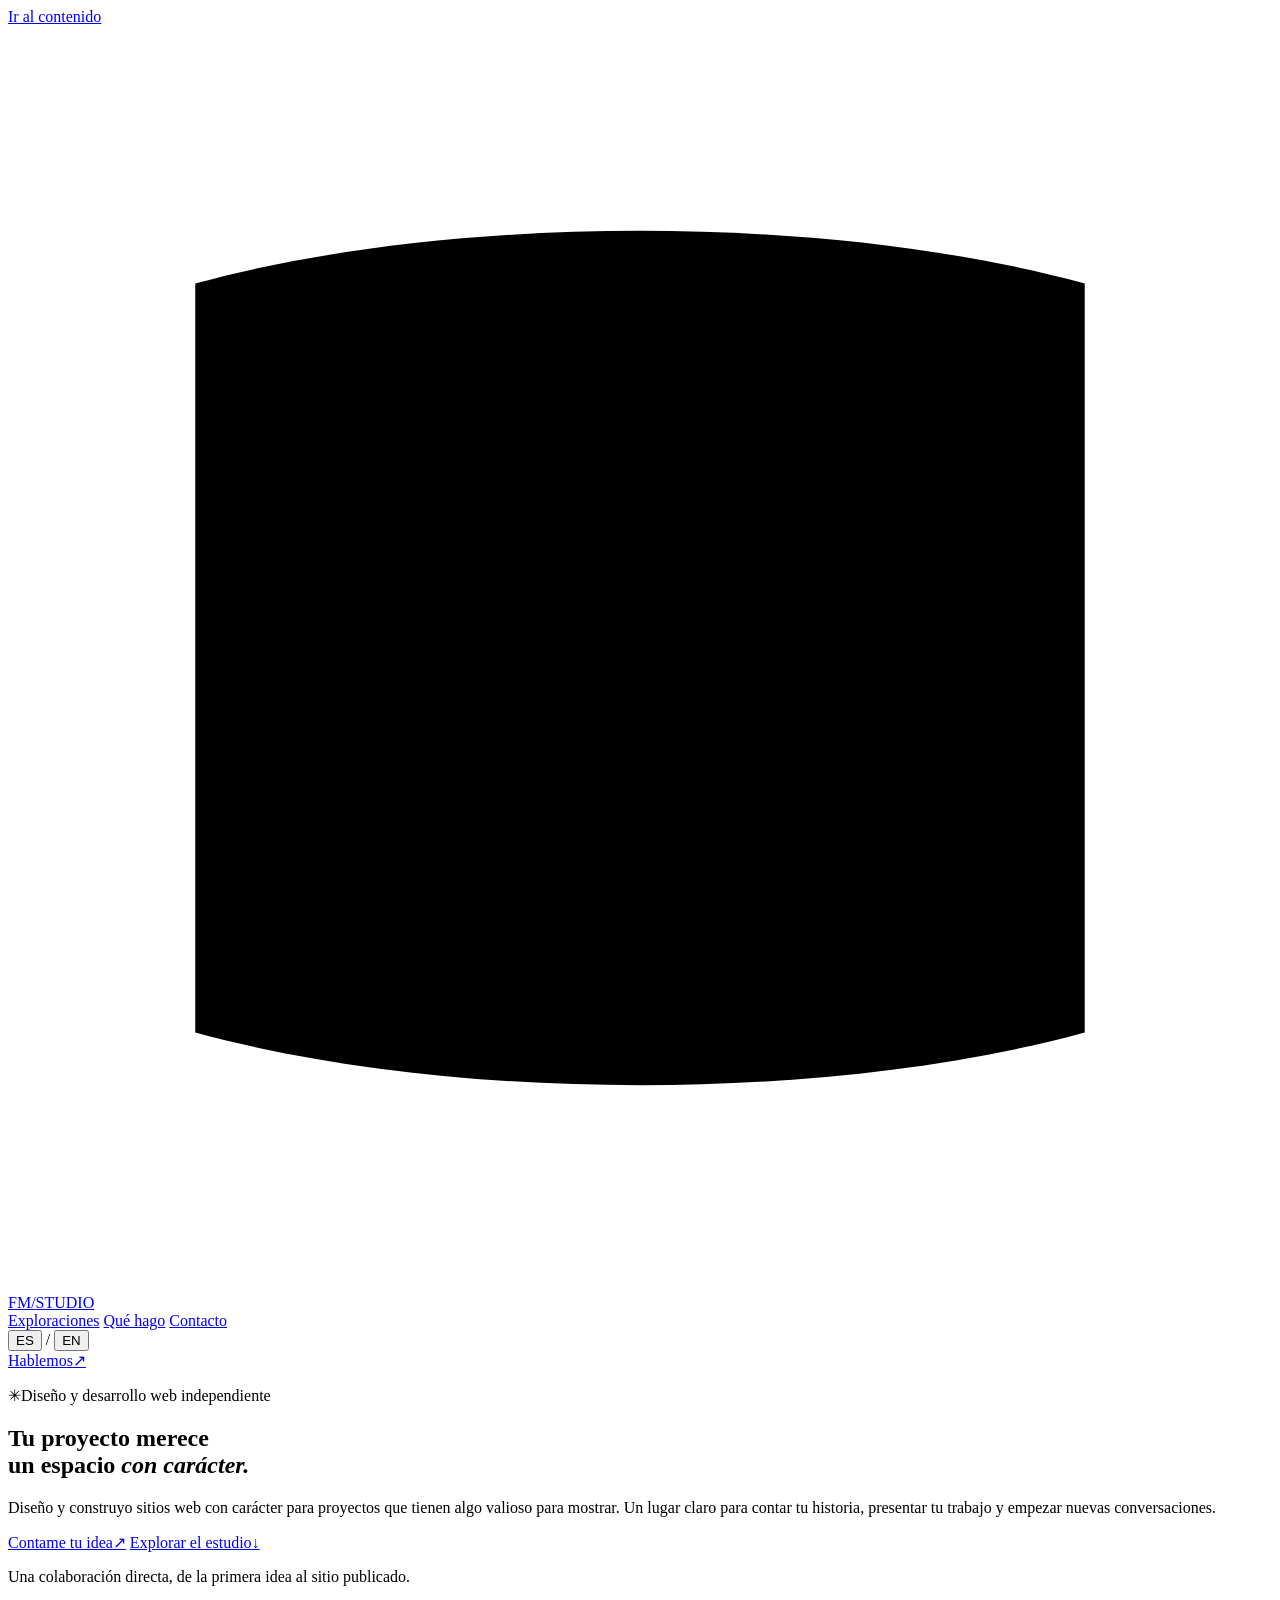
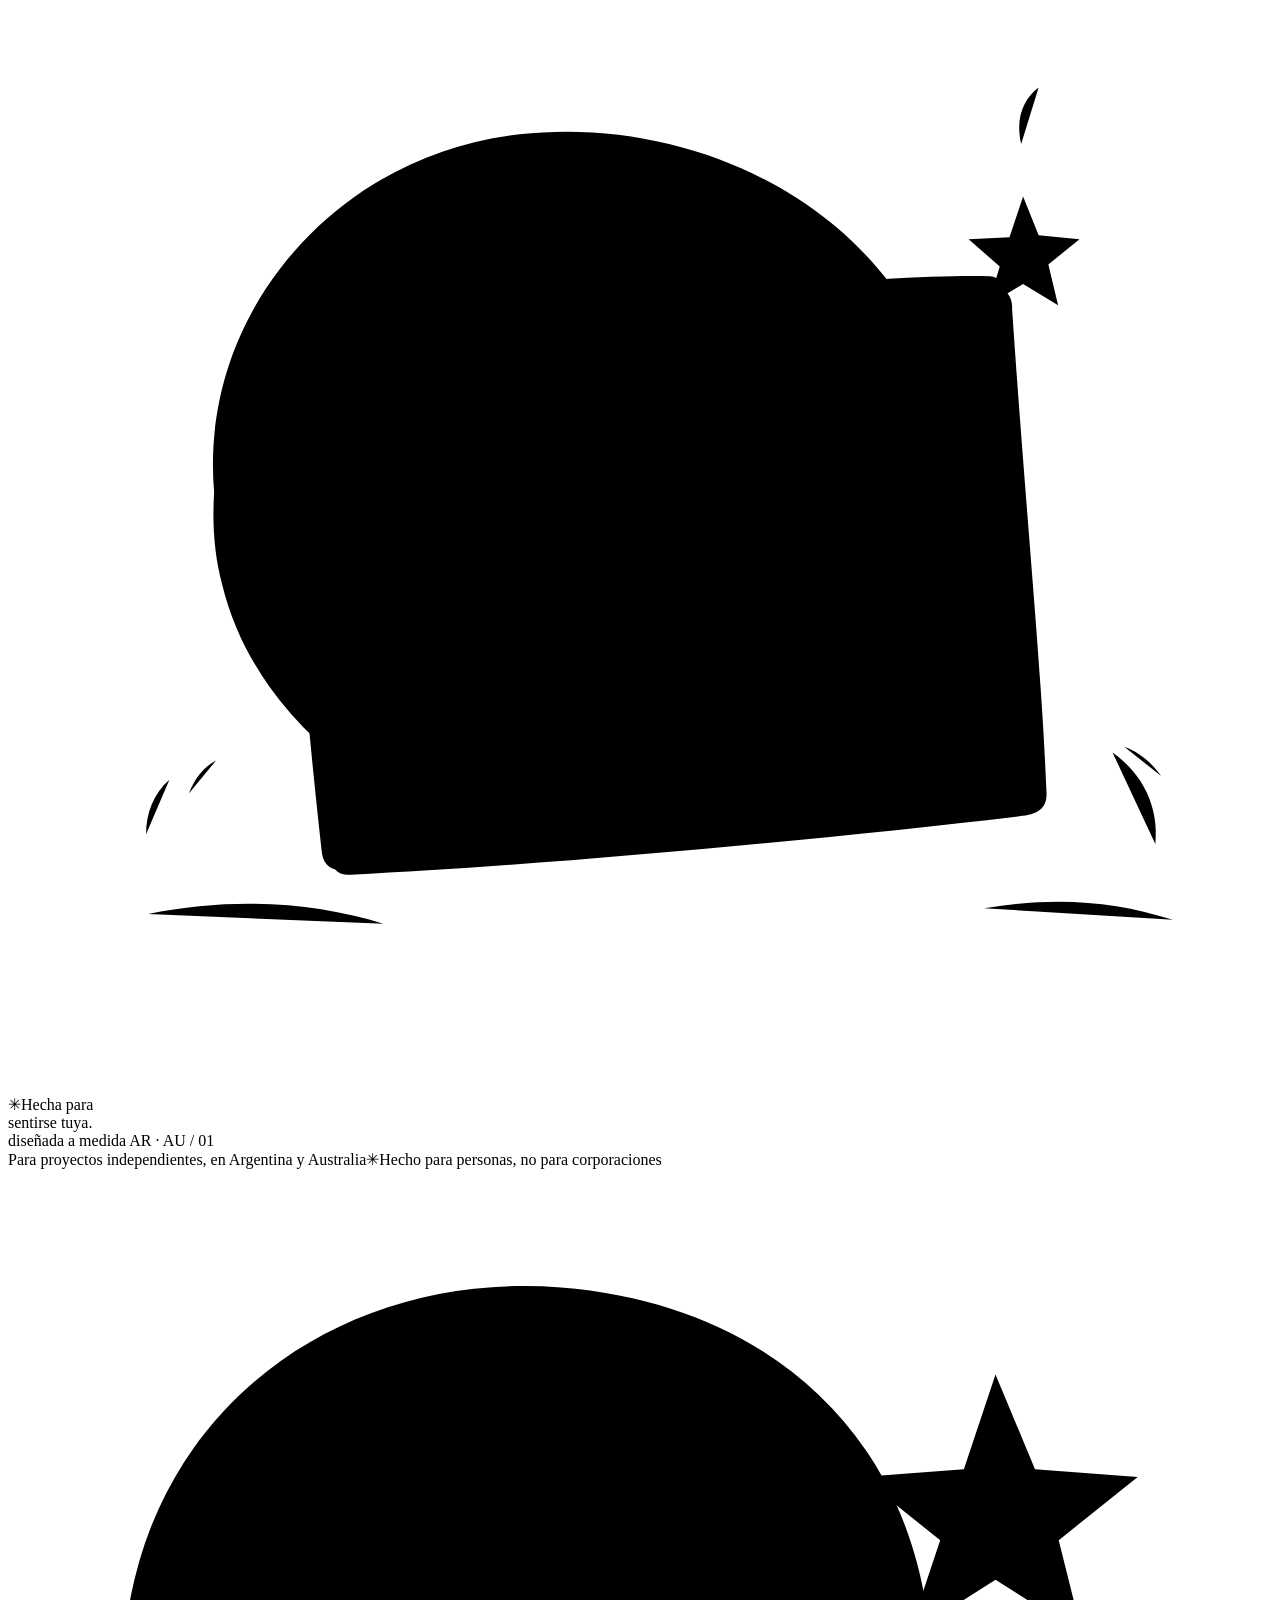
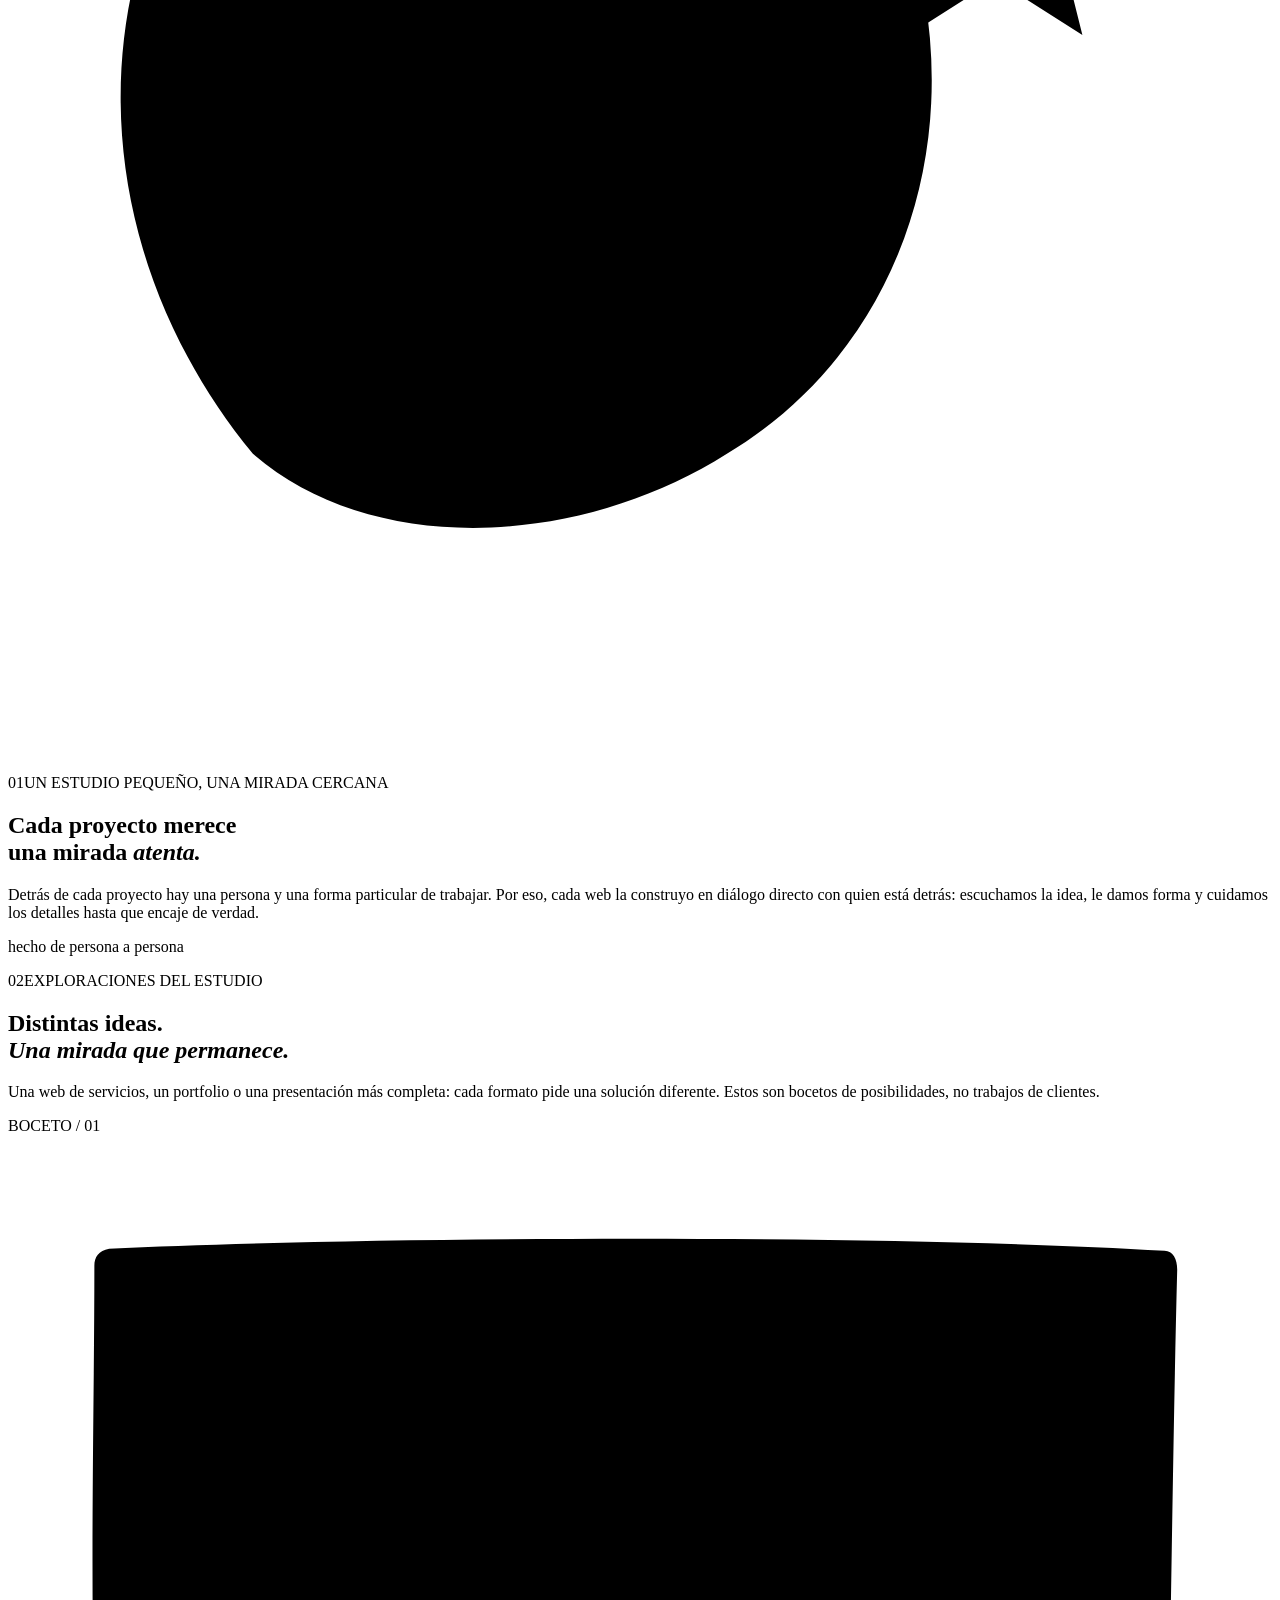
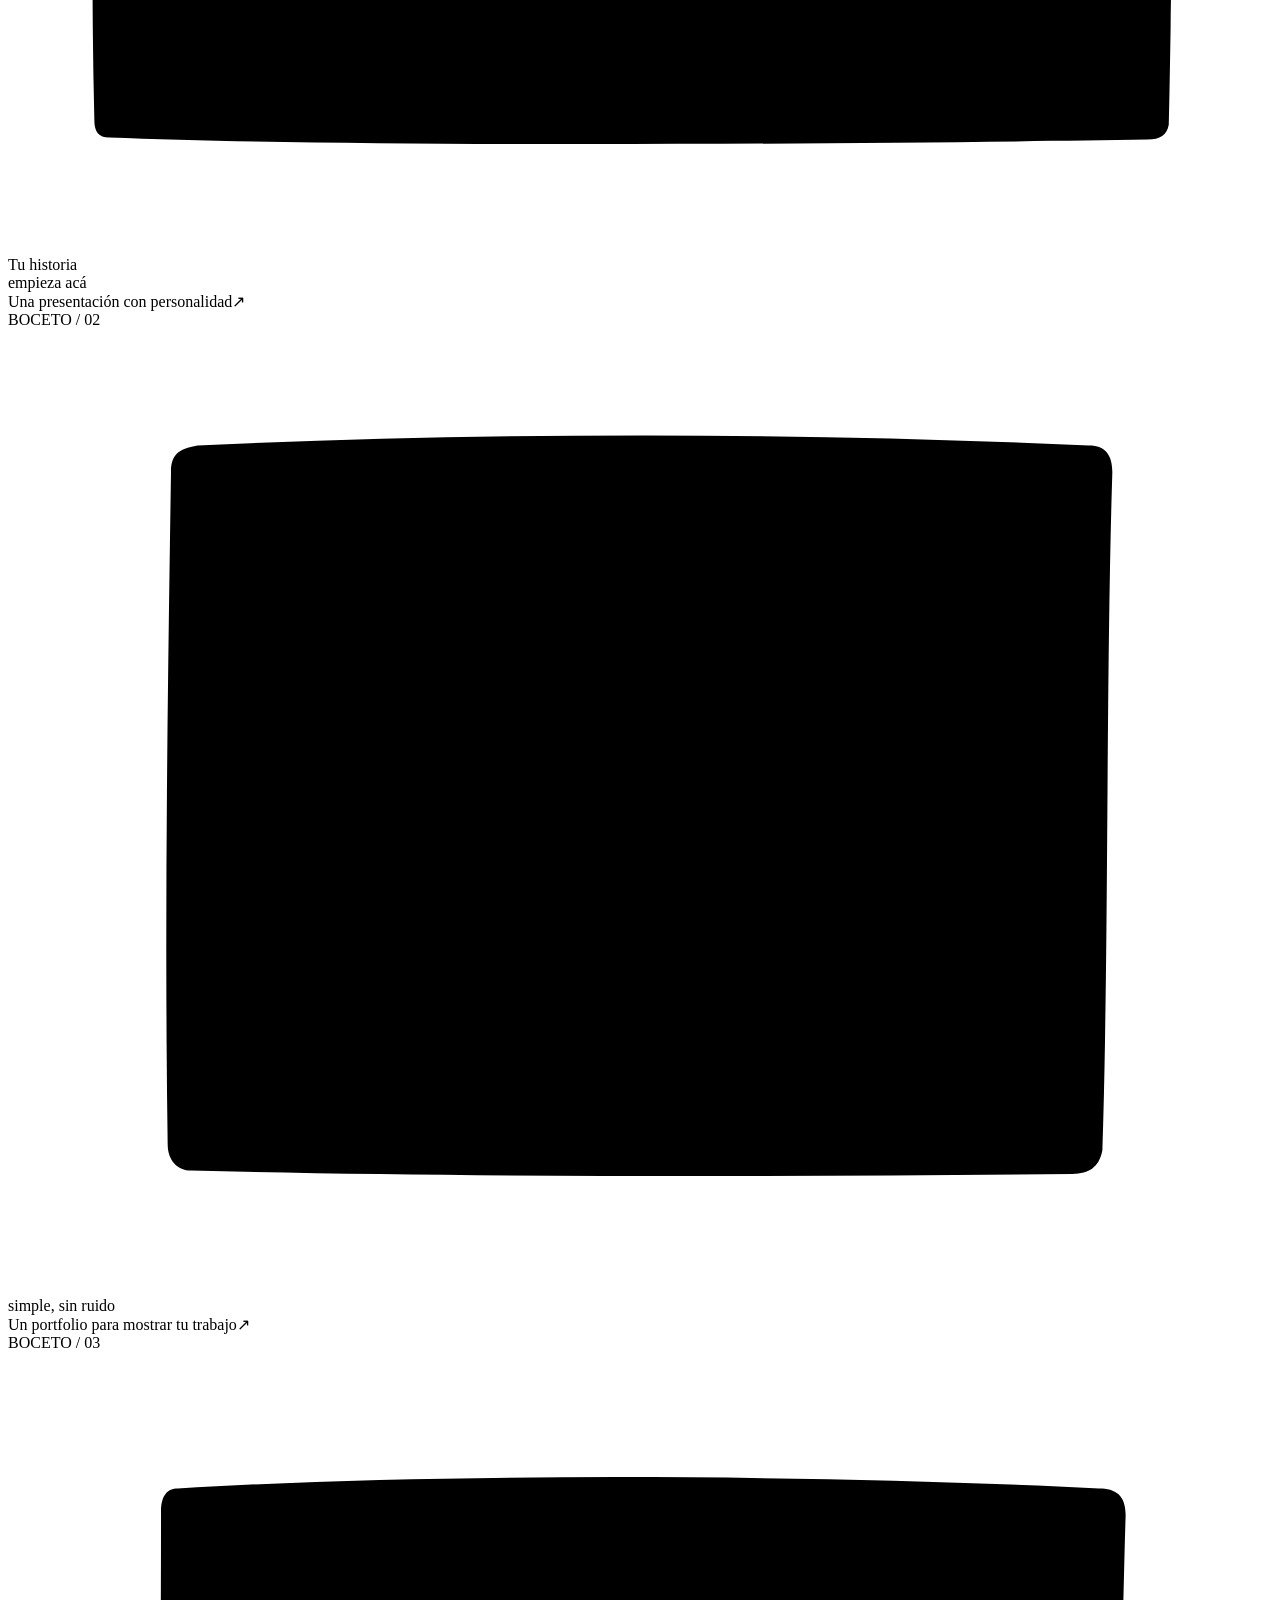
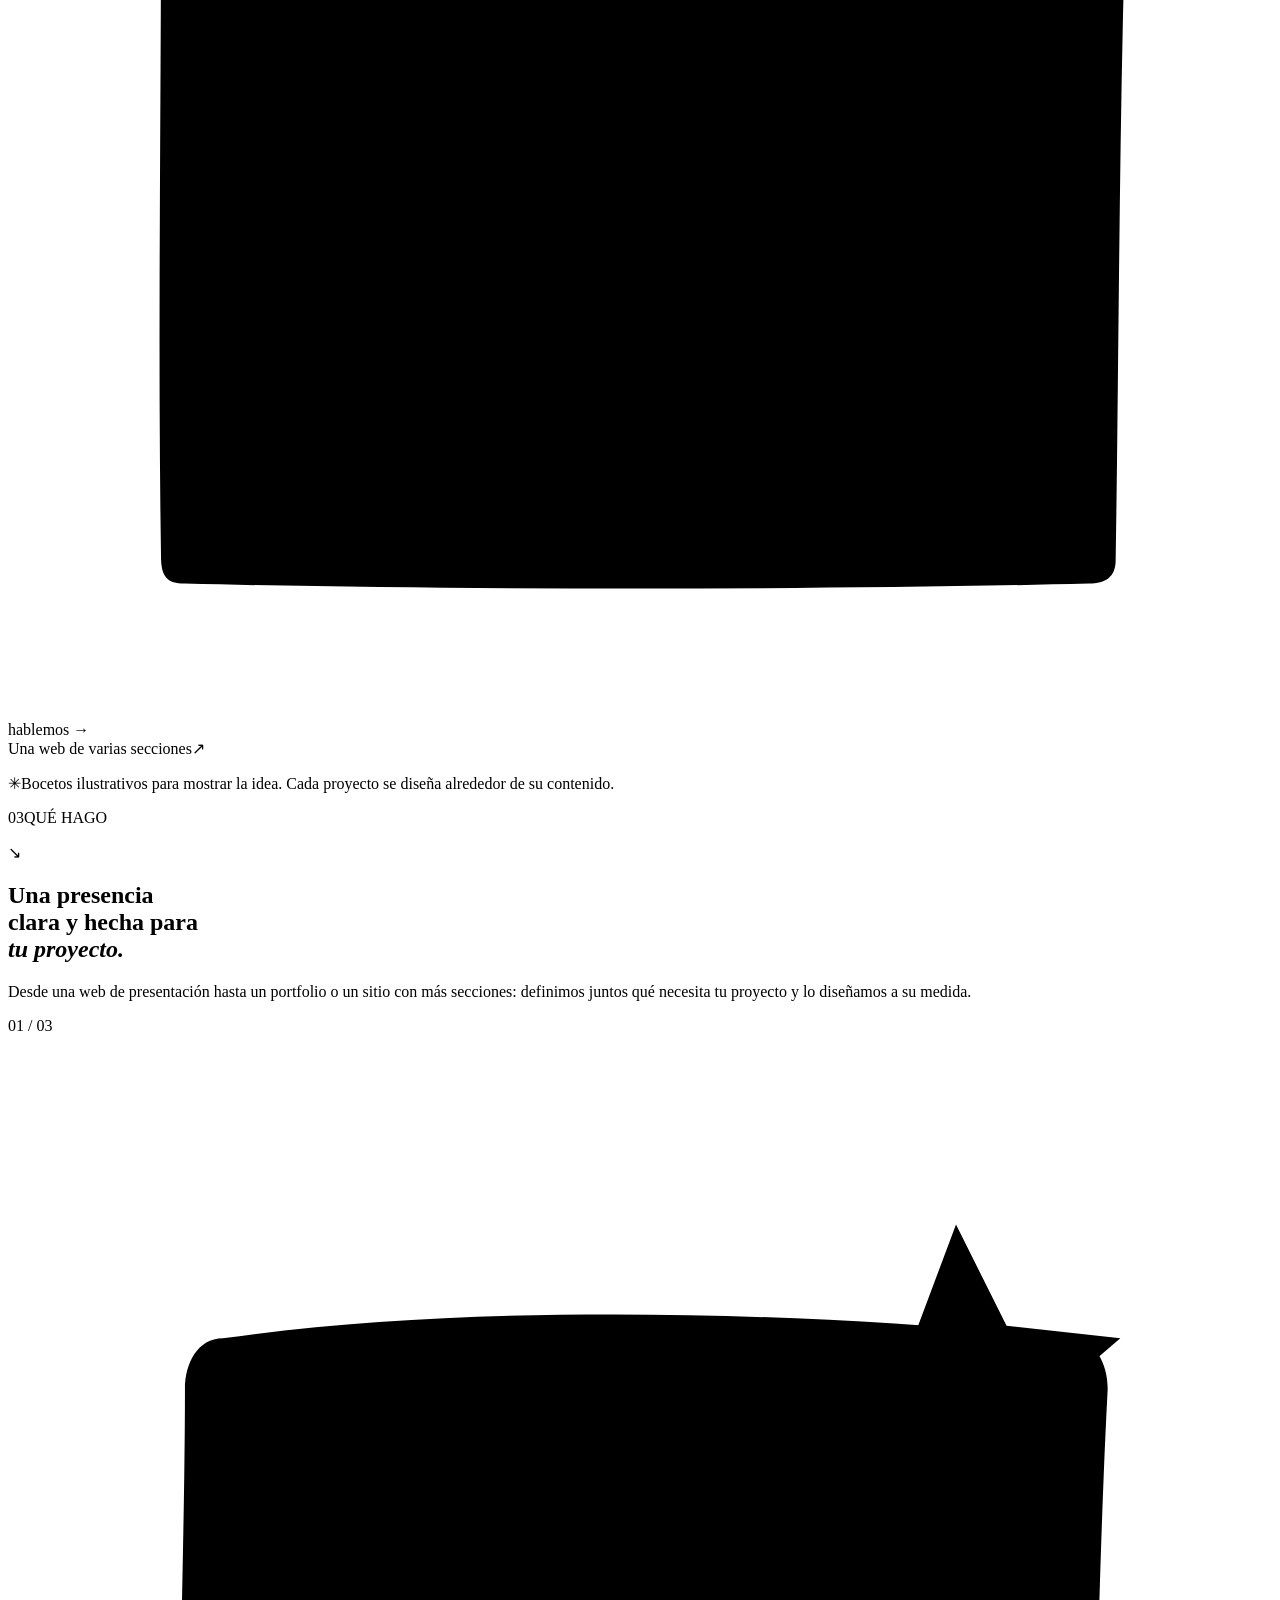
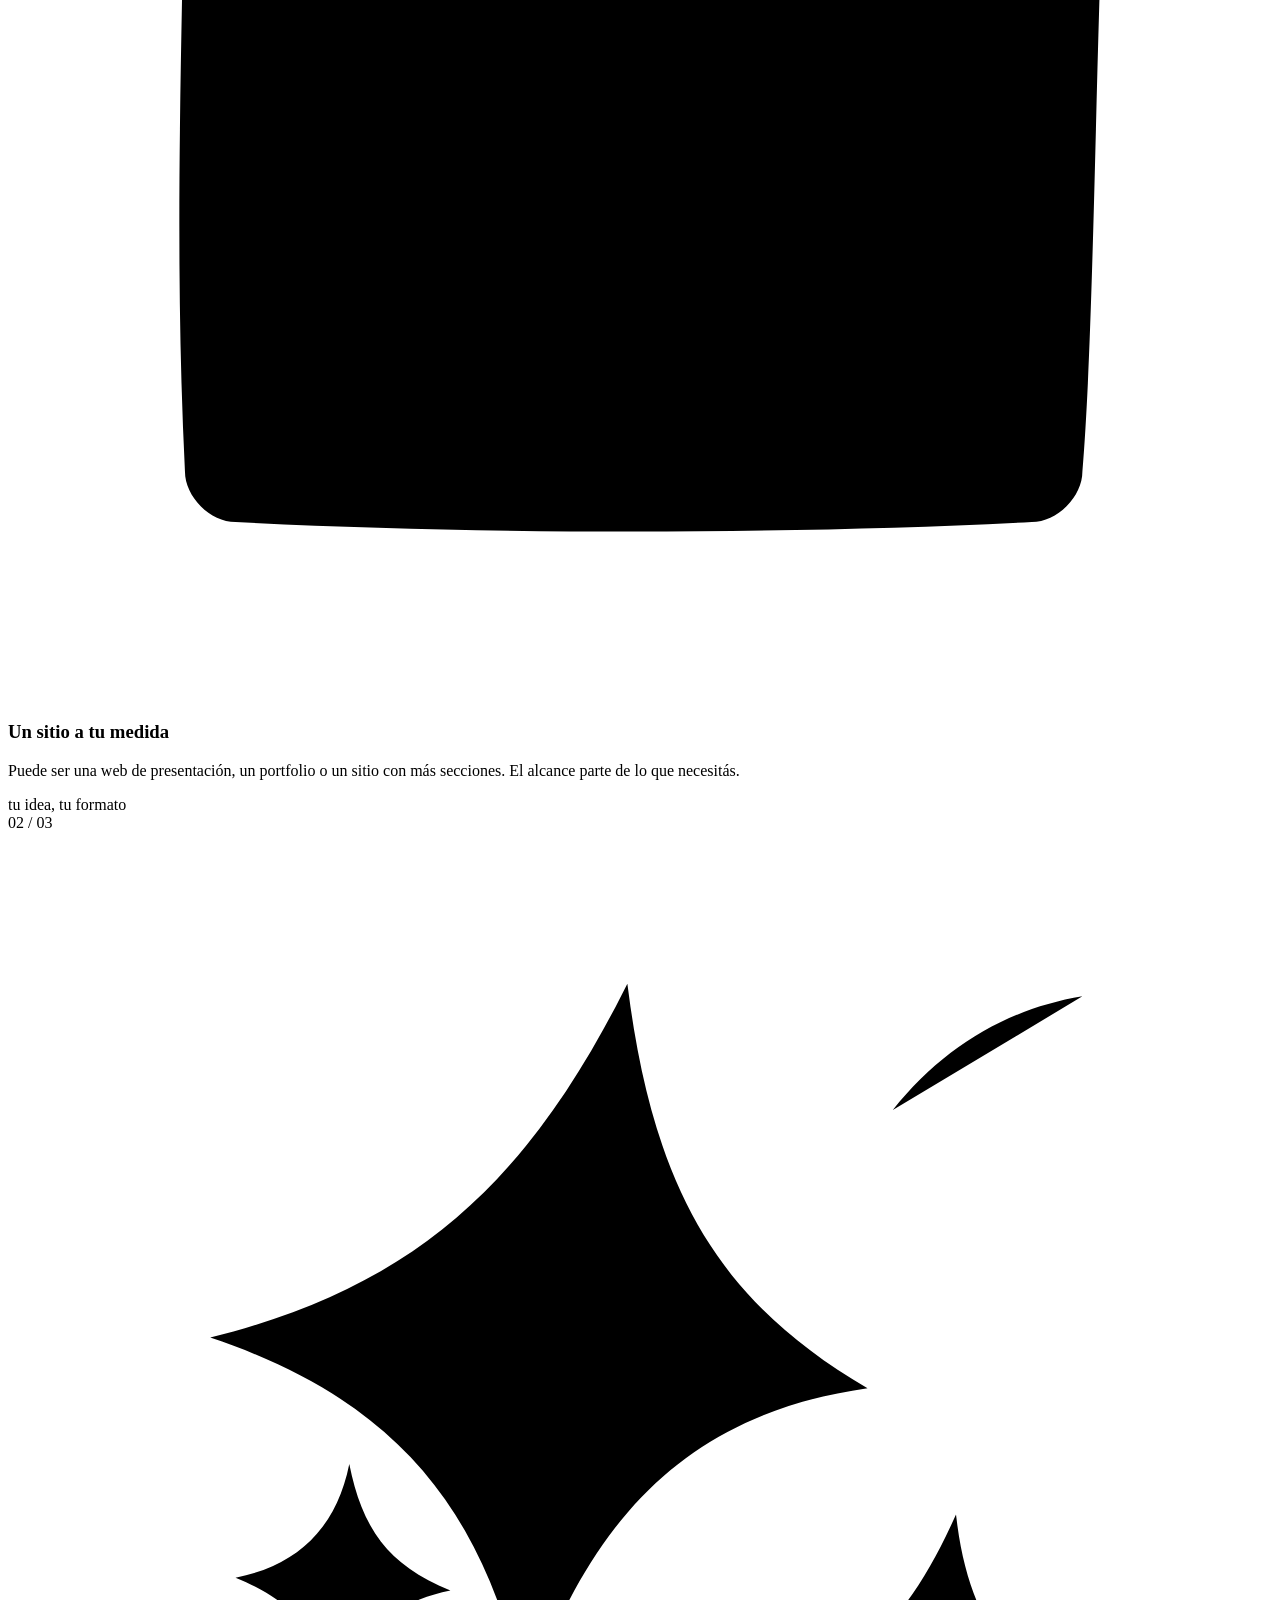
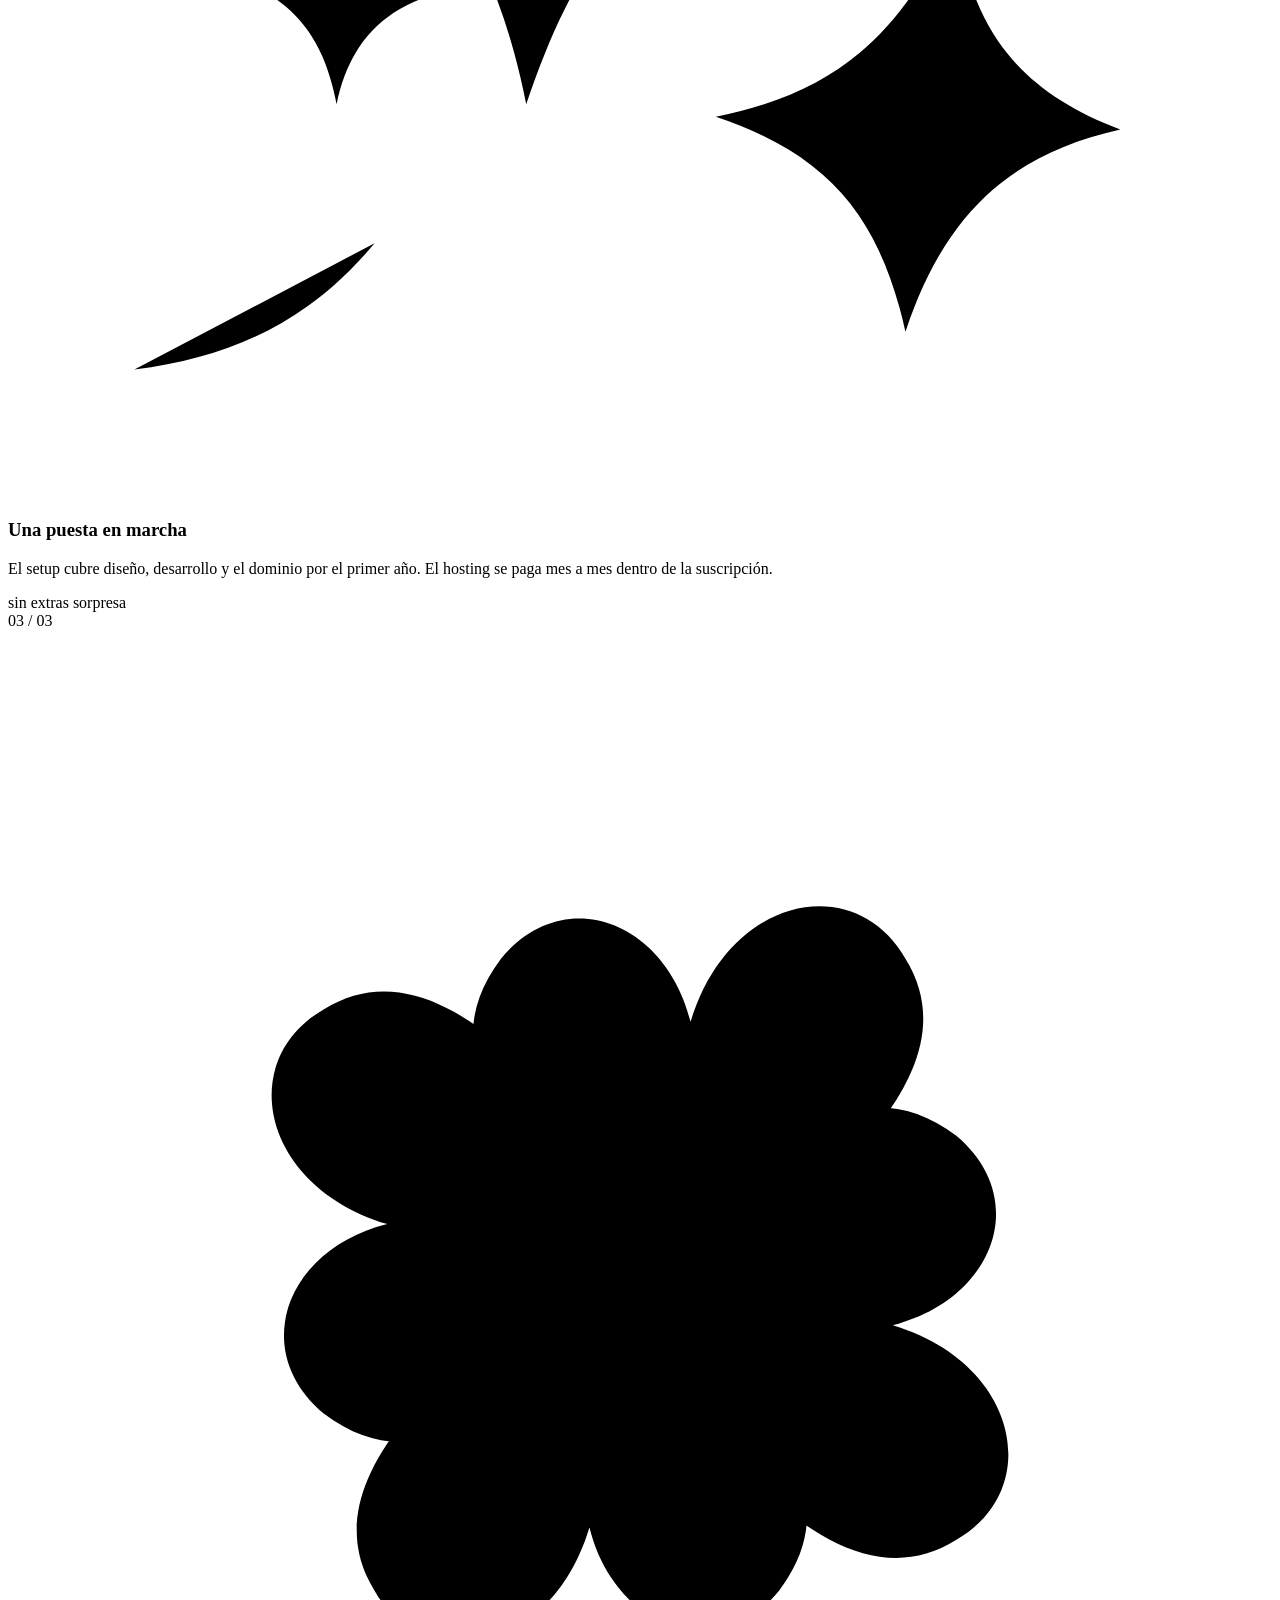
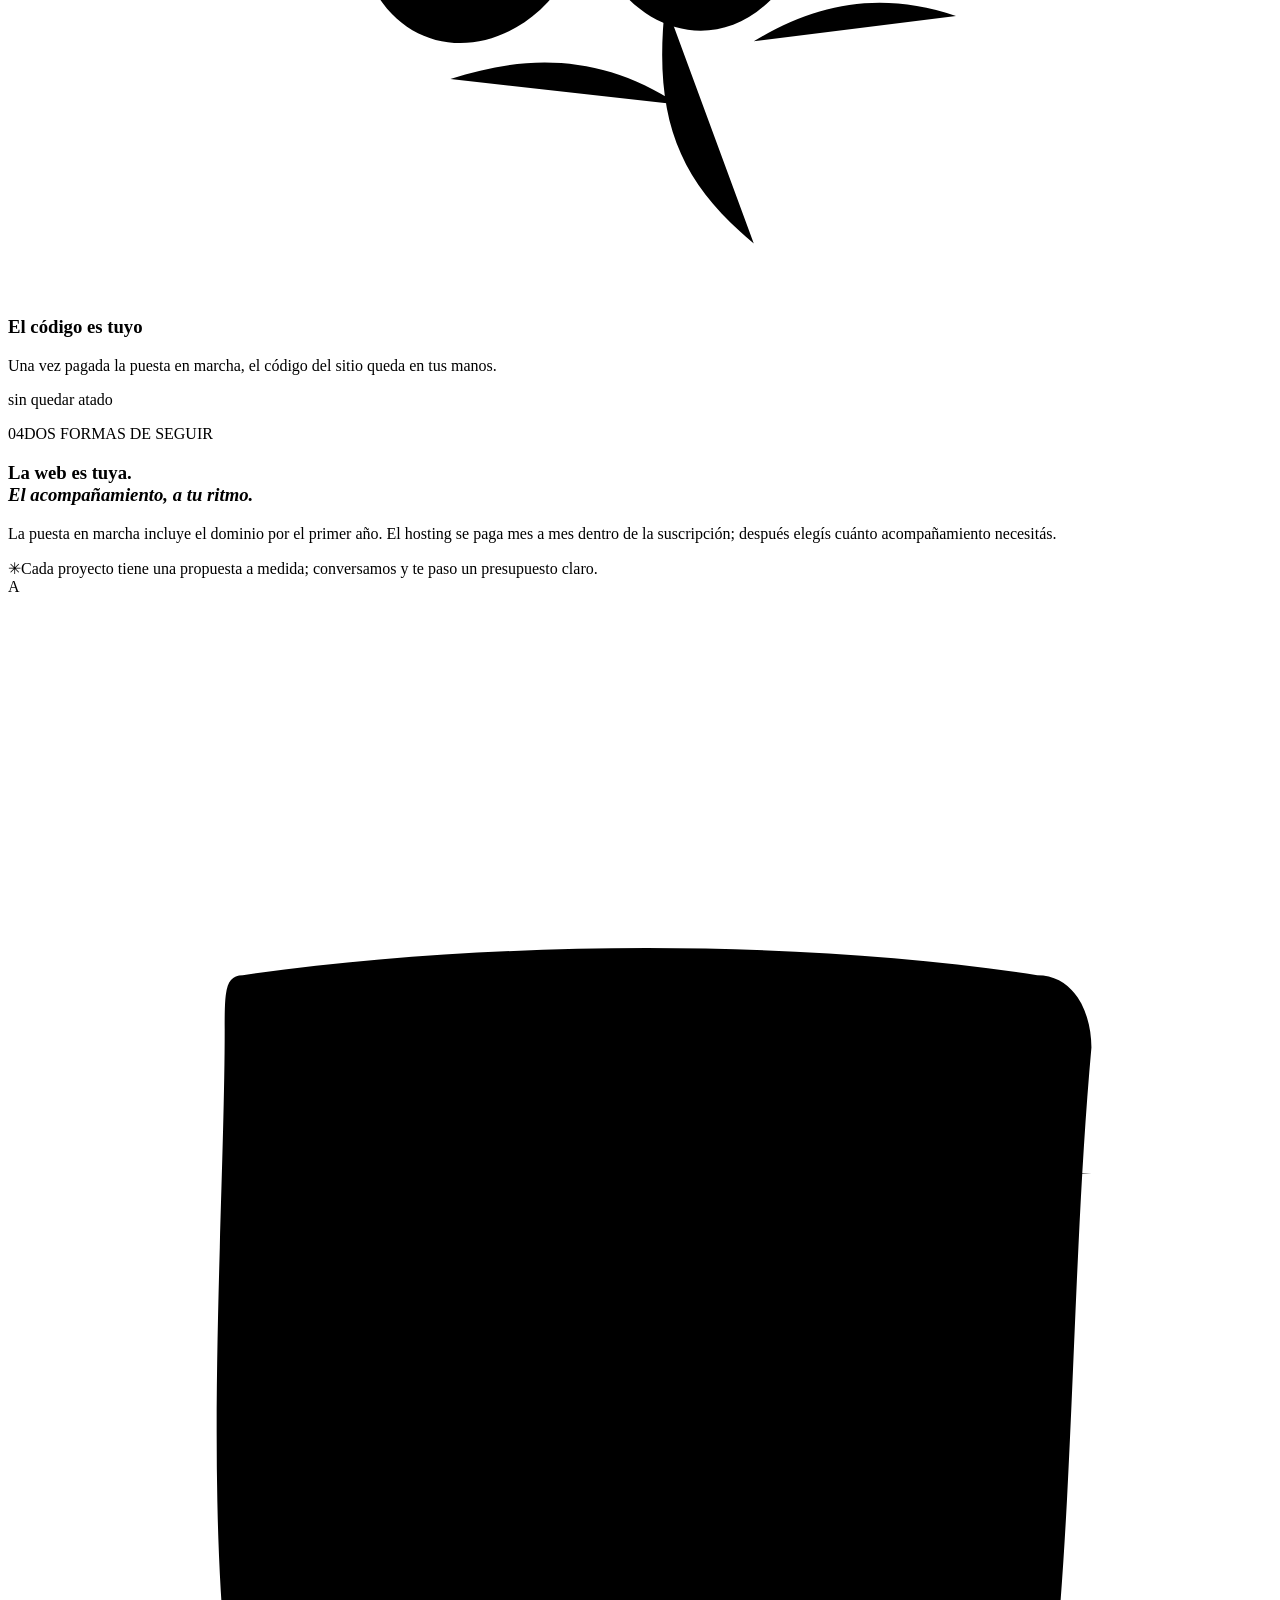
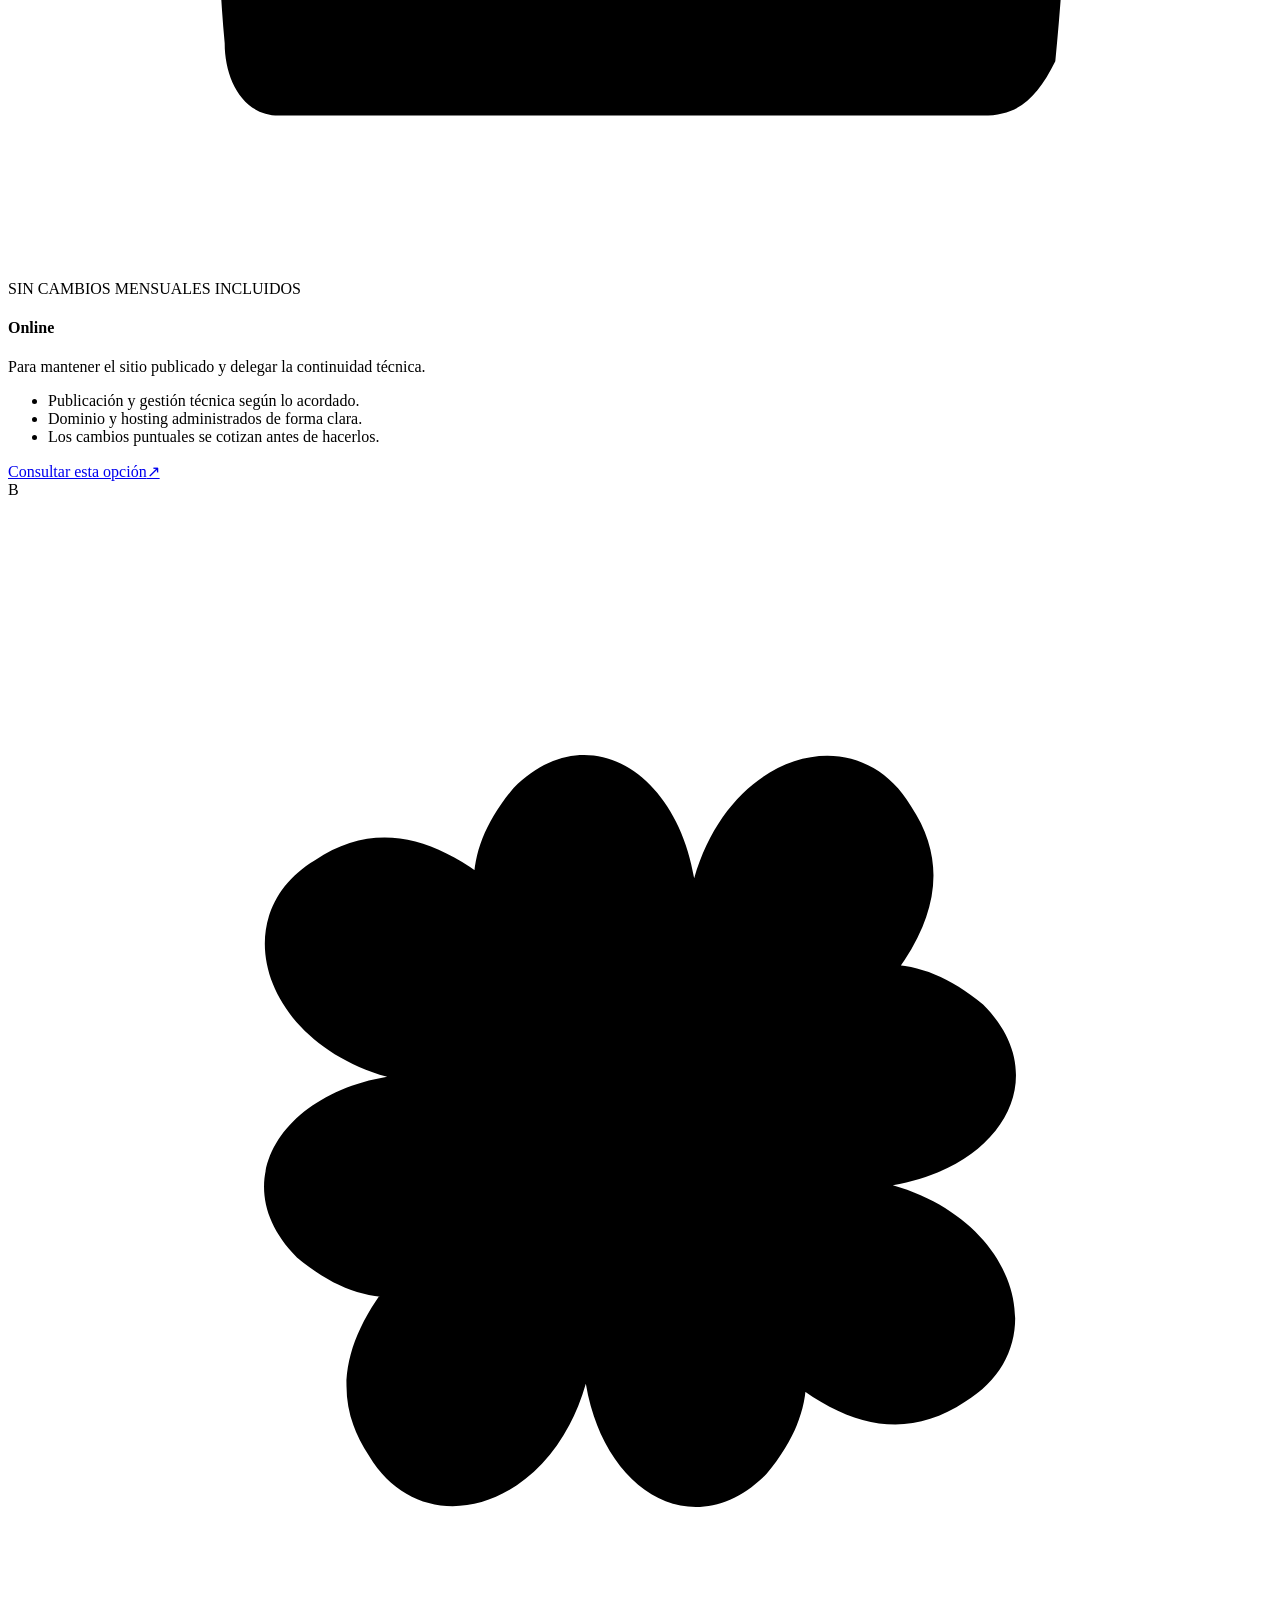
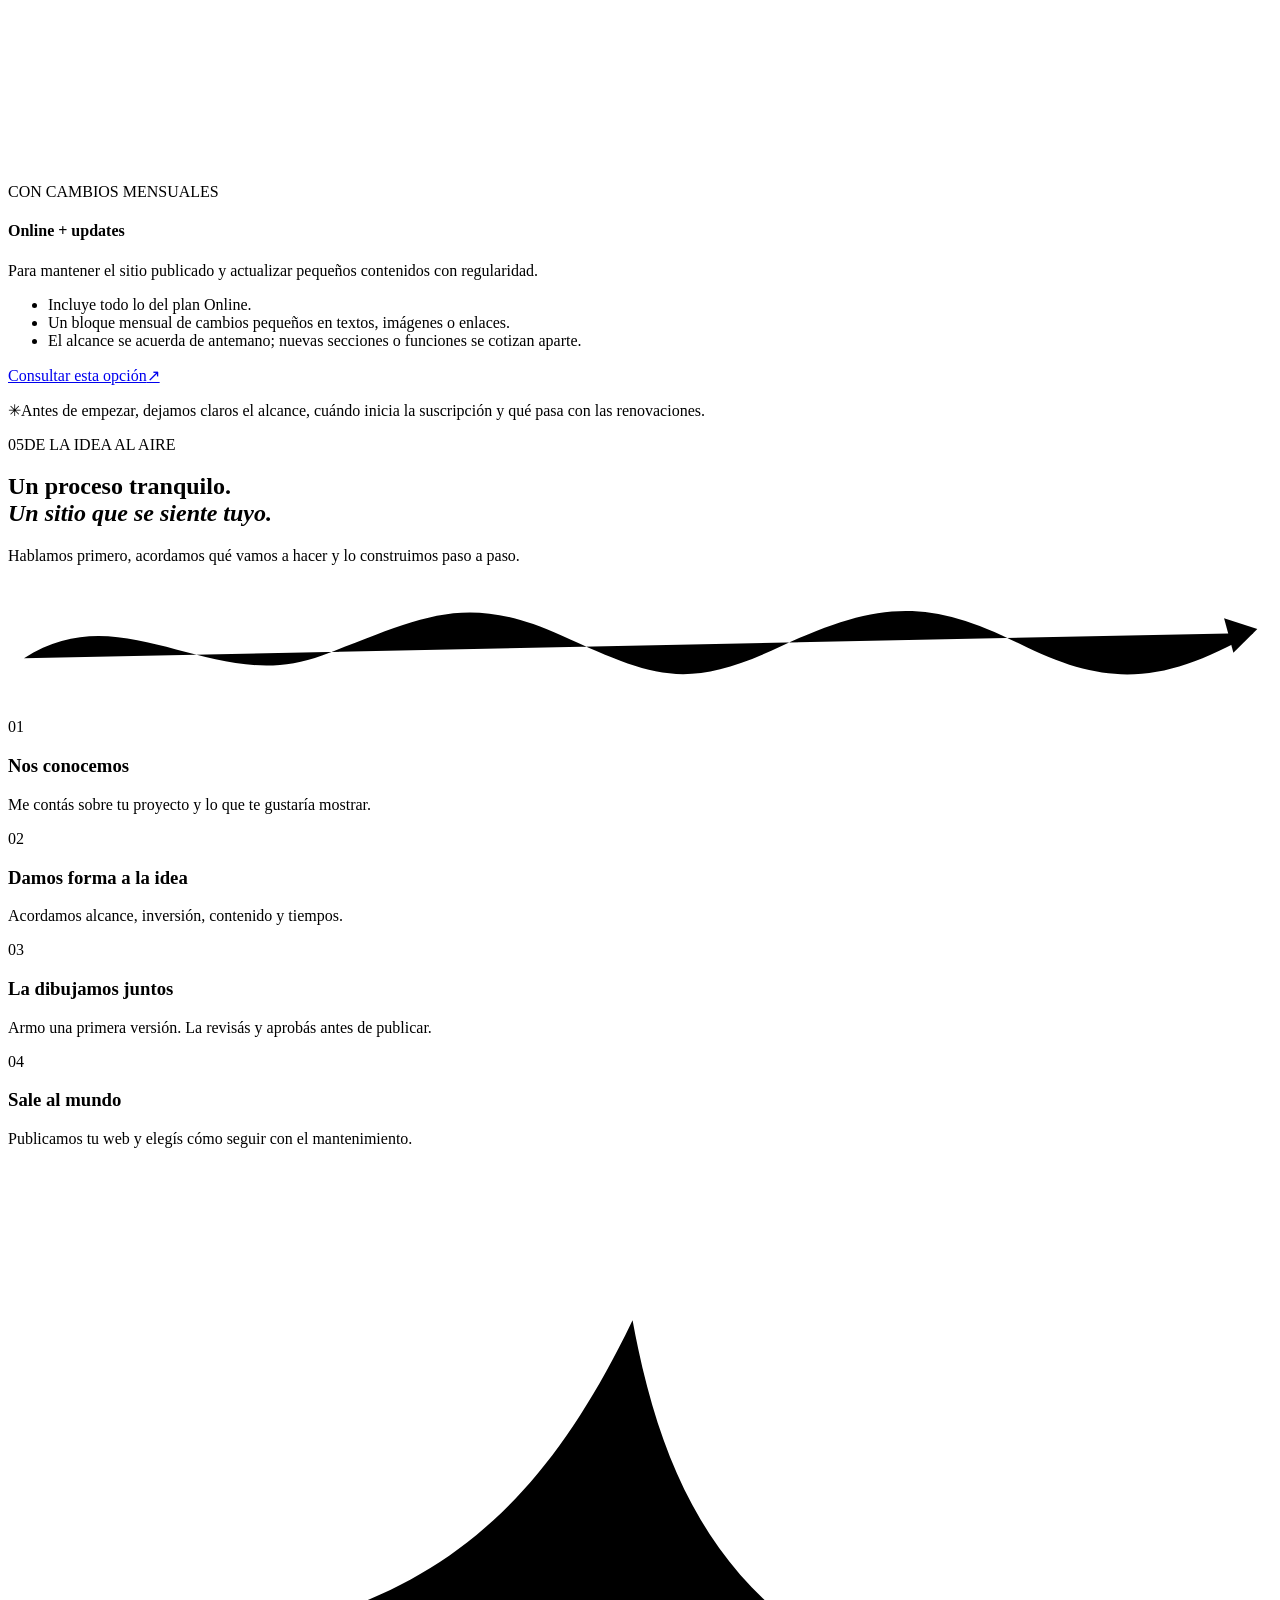
==== index.html @ e508a9ea "Add index.html for FM Studio" ====
<!doctype html>
<html lang="es">
  <head>
    <meta charset="utf-8" />
    <meta name="viewport" content="width=device-width, initial-scale=1" />
    <meta name="description" content="Sitios web diseñados con atención para emprendedores y profesionales independientes de Argentina y Australia." />
    <meta name="theme-color" content="#173b32" />
    <title>FM Studio — Una web hecha para vos</title>
    <link rel="preconnect" href="https://fonts.googleapis.com" />
    <link rel="preconnect" href="https://fonts.gstatic.com" crossorigin />
    <link href="https://fonts.googleapis.com/css2?family=Caveat:wght@400;500;600&family=DM+Sans:wght@400;500;600;700&family=Newsreader:opsz,wght@6..72,400;6..72,500&display=swap" rel="stylesheet" />
    <link rel="stylesheet" href="styles.css" />
    <script src="script.js" defer></script>
  </head>
  <body>
    <a class="skip-link" href="#contenido" data-i18n="skip">Ir al contenido</a>
    <div class="scroll-progress" aria-hidden="true"><span id="scroll-progress-fill"></span></div>

    <header class="site-header">
      <a class="brand" href="#inicio" aria-label="FM Studio, inicio">
        <span class="brand-doodle" aria-hidden="true">
          <svg viewBox="0 0 54 54"><path d="M8 11c11-3 27-3 38 0v32c-11 3-27 3-38 0Z"/><path d="M17 35V19l7 9 7-9v16m-14-8h14"/></svg>
        </span>
        <span class="brand-name">FM<span class="brand-slash">/</span><span>STUDIO</span></span>
      </a>

      <nav class="main-nav" aria-label="Navegación principal">
        <a href="#exploraciones" data-i18n="nav-work">Exploraciones</a>
        <a href="#servicio" data-i18n="nav-service">Qué hago</a>
        <a href="#contacto" data-i18n="nav-contact">Contacto</a>
      </nav>

      <div class="header-actions">
        <div class="language-switch" aria-label="Seleccionar idioma">
          <button class="language-button is-active" type="button" data-language="es" aria-pressed="true">ES</button>
          <span aria-hidden="true">/</span>
          <button class="language-button" type="button" data-language="en" aria-pressed="false">EN</button>
        </div>
        <a class="header-cta" href="#contacto"><span data-i18n="nav-cta">Hablemos</span><span class="hand-arrow" aria-hidden="true">↗</span></a>
      </div>
    </header>

    <main id="contenido">
      <section class="hero section-shell" id="inicio">
        <div class="hero-copy">
          <p class="eyebrow"><span class="tiny-star" aria-hidden="true">✳</span><span data-i18n="hero-eyebrow">Diseño y desarrollo web independiente</span></p>
          <h1 data-i18n="hero-title">Tu proyecto merece<br />un espacio <em>con carácter.</em></h1>
          <p class="hero-intro" data-i18n="hero-intro">Diseño y construyo sitios web con carácter para proyectos que tienen algo valioso para mostrar. Un lugar claro para contar tu historia, presentar tu trabajo y empezar nuevas conversaciones.</p>
          <div class="hero-actions">
            <a class="button button-black" href="#contacto"><span data-i18n="hero-cta">Contame tu idea</span><span class="button-arrow" aria-hidden="true">↗</span></a>
            <a class="text-link" href="#exploraciones"><span data-i18n="hero-secondary">Explorar el estudio</span><span class="scribble-down" aria-hidden="true">↓</span></a>
          </div>
          <p class="hero-note"><span class="drawn-line" aria-hidden="true"></span><span data-i18n="hero-note">Una colaboración directa, de la primera idea al sitio publicado.</span></p>
        </div>

        <div class="hero-art" aria-label="Ilustración dibujada a mano de una página web">
          <svg class="hero-drawing" viewBox="0 0 650 560" role="img" aria-labelledby="hero-art-title">
            <title id="hero-art-title">Una página web imaginada como dibujo a mano</title>
            <path class="ink-light" d="M106 252c-8-93 64-174 157-184 102-11 204 49 222 148 16 89-35 189-127 214-98 28-224-31-248-131-4-15-5-31-4-47Z"/>
            <path class="ink-light offset" d="M117 241c-3-88 57-160 148-171 94-12 188 42 207 133 19 94-35 181-121 204-96 25-207-27-230-117"/>
            <path class="ink" d="m522 100 8 20 21 2-16 13 5 21-18-11-18 11 6-20-16-14 21-1 7-21Z"/>
            <path class="ink" d="M521 73c-3-13 1-23 9-29m16 13 12-8m-43 4-9-12"/>
            <g class="browser-doodle" transform="rotate(-5 327 277)">
              <path class="ink" d="M157 158c70-5 288-9 359-1 5 1 8 4 8 10-2 94-3 194-4 254-1 8-5 10-13 11-106 4-249 5-349 0-7 0-10-4-10-11-2-87-1-172 1-253 0-6 2-9 8-10Z"/>
              <path class="ink-light offset" d="M150 164c88-5 267-7 367-1 7 0 10 6 9 12-2 99-1 186-4 248 0 9-5 12-15 12-100 3-240 4-345 0-7 0-10-4-10-13-2-91 0-177 0-248 0-6 2-9 8-10Z"/>
              <path class="ink" d="m151 193 367-2m-338-17h.2m17 0h.2m17 0h.2"/>
              <path class="ink-light" d="M201 226c53-2 109-2 161 0m-159 12c39-2 83-1 122 1m-124 86c72-3 147-3 218 0m-216 14c44-2 96-2 140 1m-140 13c66-3 133-2 200 1"/>
              <path class="ink" d="M204 274c33-13 77-14 107-2m-97 10c20-5 39-6 57-3"/>
              <path class="ink" d="M205 351c-1-5 2-8 7-8h87c4 0 6 3 6 7v17c-1 4-3 6-8 6h-85c-5 0-7-2-7-7v-15Z"/>
              <path class="ink-light" d="M222 358h51"/>
              <path class="ink" d="M439 232c25 28 34 65 27 96-6 28-25 47-51 58"/>
              <path class="ink-light" d="M434 243c18 24 25 52 22 77"/>
            </g>
            <path class="ink" d="M107 390c-6 3-11 9-14 17m-10-7c-8 7-12 17-12 28m-2-43-17 2m32-13-8-16"/>
            <path class="ink" d="M568 386c16 11 24 29 22 47m-16-50c8 3 14 8 19 15m-6 42 18 6"/>
            <path class="ink-light" d="M72 469c44-9 86-6 121 5m309-8c36-6 66-4 97 6"/>
          </svg>
          <div class="hero-note-card"><span class="note-card-star" aria-hidden="true">✳</span><span data-i18n="hero-art-caption">Hecha para<br />sentirse tuya.</span></div>
          <span class="art-margin-note" data-i18n="hero-art-side">diseñada a medida</span>
          <span class="art-index">AR · AU / 01</span>
        </div>

        <div class="hero-bottom"><span data-i18n="hero-location">Para proyectos independientes, en Argentina y Australia</span><span class="hero-bottom-right"><span class="tiny-star" aria-hidden="true">✳</span><span data-i18n="hero-markets">Hecho para personas, no para corporaciones</span></span></div>
      </section>

      <section class="manifesto section-shell" aria-labelledby="manifesto-title">
        <div class="manifesto-mark" aria-hidden="true">
          <svg viewBox="0 0 160 150"><path d="M31 112c-14-17-20-39-15-60 6-25 29-39 54-37 25 2 42 17 46 39 4 23-5 46-25 58-19 12-45 13-60 0Z"/><path d="M57 80c7-7 17-8 25-2m-20 18c11 7 25 5 33-4m-15-30c0-7 4-12 10-15"/><path d="m125 26 5 12 13 1-10 8 3 12-11-7-11 7 4-12-10-8 13-1 4-12Z"/></svg>
        </div>
        <div class="manifesto-copy">
          <p class="section-kicker"><span>01</span><span data-i18n="manifesto-kicker">UN ESTUDIO PEQUEÑO, UNA MIRADA CERCANA</span></p>
          <h2 id="manifesto-title" data-i18n="manifesto-title">Cada proyecto merece<br />una mirada <em>atenta.</em></h2>
          <p class="manifesto-text" data-i18n="manifesto-copy">Detrás de cada proyecto hay una persona y una forma particular de trabajar. Por eso, cada web la construyo en diálogo directo con quien está detrás: escuchamos la idea, le damos forma y cuidamos los detalles hasta que encaje de verdad.</p>
          <p class="hand-signature" data-i18n="manifesto-signature">hecho de persona a persona</p>
        </div>
      </section>

      <section class="sample-section section-shell" id="exploraciones">
        <div class="sample-heading">
          <div><p class="section-kicker"><span>02</span><span data-i18n="sample-kicker">EXPLORACIONES DEL ESTUDIO</span></p><h2 data-i18n="sample-title">Distintas ideas.<br /><em>Una mirada que permanece.</em></h2></div>
          <p data-i18n="sample-copy">Una web de servicios, un portfolio o una presentación más completa: cada formato pide una solución diferente. Estos son bocetos de posibilidades, no trabajos de clientes.</p>
        </div>
        <div class="sample-gallery">
          <article class="sample-card sample-card-large">
            <div class="sample-paper">
              <span class="sample-sticker" data-i18n="sample-label">BOCETO / 01</span>
              <svg viewBox="0 0 600 340" aria-hidden="true"><path d="M48 54c125-6 372-7 501 1 4 0 6 4 6 9-2 77-3 177-4 216-1 5-4 7-10 7-128 2-366 4-493-1-5 0-7-3-7-8-2-76 0-153 0-216 0-4 2-7 7-8Z"/><path d="M47 84c151-2 356-3 508 0m-456-18h.3m15 0h.3m16 0h.3M100 119c66-2 130-2 196 0m-194 12c42-1 82 0 124 1m-124 19c54-2 106-1 160 0"/><path d="M101 188c-1-5 2-8 7-8h117c5 0 8 3 8 8v24c0 5-3 8-8 8H109c-5 0-8-3-8-8v-24Z"/><path d="M119 200h69m106-73c34-15 80-11 104 13 26 26 28 67 7 96-22 30-69 34-99 14-31-20-41-65-19-96 3-4 6-8 10-11Zm19 31c10-14 27-19 42-14m-31 41c13 9 32 8 42-4"/><path d="m409 122 7 17 19 1-15 12 5 18-16-10-16 10 6-18-15-12 19-1 6-17Z"/><path d="M270 230c21-3 48-3 68 0m-65 13c28-1 55 0 82 1"/></svg>
              <span class="sample-handwriting" data-i18n="sample-one-doodle">Tu historia<br />empieza acá</span>
            </div>
            <div class="sample-caption"><span data-i18n="sample-one-title">Una presentación con personalidad</span><span>↗</span></div>
          </article>
          <article class="sample-card sample-card-small">
            <div class="sample-paper paper-services">
              <span class="sample-sticker" data-i18n="sample-label-two">BOCETO / 02</span>
              <svg viewBox="0 0 380 290" aria-hidden="true"><path d="M57 35c88-4 180-4 268 0 5 0 7 3 7 8-2 64-1 143-3 204-1 5-4 7-9 7-87 1-185 1-265-1-4 0-7-3-7-8-1-68 0-136 1-202 0-5 2-7 8-8Z"/><path d="M56 65c86-2 190-3 274 0m-244-17h.2m14 0h.2m14 0h.2M86 98c62-2 131-2 191 0m-188 12c37-1 72 0 109 0"/><path d="M86 145c28-3 54-3 80 0m-80 8c21-1 41 0 62 0m-62 8c24-1 50-1 75 0m61-19c28-2 55-2 80 0m-80 11c22-1 45-1 67 0m-67 8c27-1 53-1 80 0"/><path d="M92 198c-1-4 1-6 5-6h58c4 0 6 2 6 6v14c0 4-2 6-6 6H98c-4 0-6-2-6-6v-14Z"/><path d="m284 85 4 10 11 1-8 7 2 11-9-6-9 6 3-11-8-7 11-1 3-10Z"/></svg>
              <span class="sample-handwriting handwriting-small" data-i18n="sample-two-doodle">simple, sin ruido</span>
            </div>
            <div class="sample-caption"><span data-i18n="sample-two-title">Un portfolio para mostrar tu trabajo</span><span>↗</span></div>
          </article>
          <article class="sample-card sample-card-small sample-third">
            <div class="sample-paper paper-contact">
              <span class="sample-sticker" data-i18n="sample-label-three">BOCETO / 03</span>
              <svg viewBox="0 0 380 290" aria-hidden="true"><path d="M51 41c84-5 196-4 277 0 5 0 8 2 8 8-2 65-2 131-3 194 0 5-3 7-8 7-84 2-191 2-272 0-5 0-7-2-7-8-1-65 0-130 0-194 0-5 2-7 5-7Z"/><path d="M50 70c88-2 189-2 284 0m-253-17h.2m14 0h.2m14 0h.2M86 102c65-2 139-1 202 0m-199 12c40-1 76-1 116 0m-116 9c50-1 101-1 151 0"/><path d="M88 163c-1-5 2-7 7-7h102c5 0 7 3 7 7v23c0 5-2 7-7 7H95c-5 0-7-2-7-7v-23Z"/><path d="M105 175h62m65-57c20 2 35 11 44 29m-42-18c15 2 24 10 28 20m-27-1c12 2 18 8 19 17"/><path d="m276 198 4 11 12 1-9 7 3 12-10-7-10 7 4-12-10-7 12-1 4-11Z"/></svg>
              <span class="sample-handwriting handwriting-contact" data-i18n="sample-three-doodle">hablemos →</span>
            </div>
            <div class="sample-caption"><span data-i18n="sample-three-title">Una web de varias secciones</span><span>↗</span></div>
          </article>
        </div>
        <p class="sample-disclaimer"><span class="tiny-star" aria-hidden="true">✳</span><span data-i18n="sample-disclaimer">Bocetos ilustrativos para mostrar la idea. Cada proyecto se diseña alrededor de su contenido.</span></p>
      </section>

      <section class="service-section section-shell" id="servicio">
        <div class="section-topline"><p class="section-kicker"><span>03</span><span data-i18n="service-kicker">QUÉ HAGO</span></p><span class="margin-doodle" aria-hidden="true">↘</span></div>
        <div class="service-heading"><h2 data-i18n="service-title">Una presencia<br />clara y hecha para<br /><em>tu proyecto.</em></h2><p data-i18n="service-intro">Desde una web de presentación hasta un portfolio o un sitio con más secciones: definimos juntos qué necesita tu proyecto y lo diseñamos a su medida.</p></div>

        <div class="service-grid">
          <article class="service-card">
            <span class="service-count">01 / 03</span>
            <svg class="hand-icon icon-window" viewBox="0 0 100 100" aria-hidden="true"><path d="M17 24c21-3 48-2 67 0 2 0 3 2 3 4-1 19-1 42-2 54 0 2-2 4-4 4-19 1-44 1-63 0-2 0-4-2-4-4-1-20 0-39 0-54 0-2 1-4 3-4Z"/><path d="M15 37c23-2 49-2 71 0m-59-7h.2m8 0h.2m-4 19 24 0m-24 7 40-1m-39 8 28 0m-27 8 38-1"/><path d="m75 15 4 8 9 1-7 6 2 9-8-5-8 5 3-9-7-6 9-1 3-8Z"/></svg>
            <h3 data-i18n="service-one-title">Un sitio a tu medida</h3>
            <p data-i18n="service-one-copy">Puede ser una web de presentación, un portfolio o un sitio con más secciones. El alcance parte de lo que necesitás.</p>
            <span class="service-doodle-word" data-i18n="service-one-note">tu idea, tu formato</span>
          </article>
          <article class="service-card">
            <span class="service-count">02 / 03</span>
            <svg class="hand-icon icon-spark" viewBox="0 0 100 100" aria-hidden="true"><path d="M49 12c2 16 7 25 19 32-14 2-22 10-27 25-3-15-10-24-25-29 16-4 25-12 33-28Z"/><path d="M75 54c1 9 5 14 13 17-9 2-14 7-17 16-2-9-6-14-15-17 10-2 15-7 19-16Zm-48-4c1 5 3 8 8 10-5 1-8 4-9 9-1-5-3-8-8-10 5-1 8-4 9-9Z"/><path d="M29 80c-5 6-11 9-19 10m60-68c4-5 9-8 15-9"/></svg>
            <h3 data-i18n="service-two-title">Una puesta en marcha</h3>
            <p data-i18n="service-two-copy">El setup cubre diseño, desarrollo y el dominio por el primer año. El hosting se paga mes a mes dentro de la suscripción.</p>
            <span class="service-doodle-word" data-i18n="service-two-note">sin extras sorpresa</span>
          </article>
          <article class="service-card">
            <span class="service-count">03 / 03</span>
            <svg class="hand-icon icon-flower" viewBox="0 0 100 100" aria-hidden="true"><path d="M50 51c-10-10-17-17-11-25 5-6 13-3 15 5 3-10 13-12 17-5 5 8-4 17-16 25Zm0 0c10-10 17-17 25-11 6 5 3 13-5 15 10 3 12 13 5 17-8 5-17-4-25-16Zm0 0c10 10 17 17 11 25-5 6-13 3-15-5-3 10-13 12-17 5-5-8 4-17 16-25Zm0 0c-10 10-17 17-25 11-6-5-3-13 5-15-10-3-12-13-5-17 8-5 17 4 25 16Z"/><circle cx="51" cy="52" r="6"/><path d="M52 77c-1 9 1 14 7 19m-6-11c-6-4-12-4-18-2m24-3c5-3 10-4 16-2"/></svg>
            <h3 data-i18n="service-three-title">El código es tuyo</h3>
            <p data-i18n="service-three-copy">Una vez pagada la puesta en marcha, el código del sitio queda en tus manos.</p>
            <span class="service-doodle-word" data-i18n="service-three-note">sin quedar atado</span>
          </article>
        </div>

        <div class="subscription-block" id="planes">
          <div class="subscription-heading">
            <div>
              <p class="section-kicker section-kicker-inverse"><span>04</span><span data-i18n="plans-kicker">DOS FORMAS DE SEGUIR</span></p>
              <h3 data-i18n="plans-title">La web es tuya.<br /><em>El acompañamiento, a tu ritmo.</em></h3>
            </div>
            <p data-i18n="plans-subtitle">La puesta en marcha incluye el dominio por el primer año. El hosting se paga mes a mes dentro de la suscripción; después elegís cuánto acompañamiento necesitás.</p>
          </div>
          <div class="subscription-setup"><span class="setup-scribble" aria-hidden="true">✳</span><span data-i18n="plans-note">Cada proyecto tiene una propuesta a medida; conversamos y te paso un presupuesto claro.</span></div>
          <div class="subscription-grid">
            <article class="plan-card subscription-card" data-plan-card>
              <div class="plan-head"><span class="plan-number">A</span><svg class="plan-icon" viewBox="0 0 70 70" aria-hidden="true"><path d="M13 21c14-2 31-2 44 0 2 0 3 2 3 4-1 11-1 24-2 34-1 2-2 3-4 3H15c-2 0-3-2-3-4-1-11 0-25 0-34 0-2 0-3 1-3Z"/><path d="M12 32c15-1 32-1 48 0m-37-7h.2m7 0h.2m-8 16h23m-23 7h16"/></svg></div>
              <p class="plan-tag" data-i18n="plan-a-tag">SIN CAMBIOS MENSUALES INCLUIDOS</p>
              <h4 data-i18n="plan-a-title">Online</h4>
              <p class="plan-copy" data-i18n="plan-a-copy">Para mantener el sitio publicado y delegar la continuidad técnica.</p>
              <ul class="plan-benefits">
                <li data-i18n="plan-a-benefit-one">Publicación y gestión técnica según lo acordado.</li>
                <li data-i18n="plan-a-benefit-two">Dominio y hosting administrados de forma clara.</li>
                <li data-i18n="plan-a-benefit-three">Los cambios puntuales se cotizan antes de hacerlos.</li>
              </ul>
              <a class="plan-cta" href="#contacto"><span data-i18n="plan-cta">Consultar esta opción</span><span aria-hidden="true">↗</span></a>
            </article>
            <article class="plan-card subscription-card plan-card-updates" data-plan-card>
              <div class="plan-head"><span class="plan-number">B</span><svg class="plan-icon flower-plan" viewBox="0 0 70 70" aria-hidden="true"><path d="M35 35c-8-8-12-13-7-19 4-4 9-1 10 5 2-7 9-9 12-4 4 6-2 12-12 19Zm0 0c8-8 13-12 19-7 4 4 1 9-5 10 7 2 9 9 4 12-6 4-12-2-19-12Zm0 0c8 8 12 13 7 19-4 4-9 1-10-5-2 7-9 9-12 4-4-6 2-12 12-19Zm0 0c-8 8-13 12-19 7-4-4-1-9 5-10-7-2-9-9-4-12 6-4 12 2 19 12Z"/><circle cx="35" cy="35" r="4"/><path d="M35 55v10m0-6-8-4m8 4 8-5"/></svg></div>
              <p class="plan-tag" data-i18n="plan-b-tag">CON CAMBIOS MENSUALES</p>
              <h4 data-i18n="plan-b-title">Online + updates</h4>
              <p class="plan-copy" data-i18n="plan-b-copy">Para mantener el sitio publicado y actualizar pequeños contenidos con regularidad.</p>
              <ul class="plan-benefits">
                <li data-i18n="plan-b-benefit-one">Incluye todo lo del plan Online.</li>
                <li data-i18n="plan-b-benefit-two">Un bloque mensual de cambios pequeños en textos, imágenes o enlaces.</li>
                <li data-i18n="plan-b-benefit-three">El alcance se acuerda de antemano; nuevas secciones o funciones se cotizan aparte.</li>
              </ul>
              <a class="plan-cta" href="#contacto"><span data-i18n="plan-cta">Consultar esta opción</span><span aria-hidden="true">↗</span></a>
            </article>
          </div>
          <p class="plans-footnote"><span class="tiny-star" aria-hidden="true">✳</span><span data-i18n="plans-footnote">Antes de empezar, dejamos claros el alcance, cuándo inicia la suscripción y qué pasa con las renovaciones.</span></p>
        </div>
      </section>

      <section class="process-section section-shell" id="proceso">
        <div class="process-heading">
          <p class="section-kicker"><span>05</span><span data-i18n="process-kicker">DE LA IDEA AL AIRE</span></p>
          <h2 data-i18n="process-title">Un proceso tranquilo.<br /><em>Un sitio que se siente tuyo.</em></h2>
          <p data-i18n="process-intro">Hablamos primero, acordamos qué vamos a hacer y lo construimos paso a paso.</p>
        </div>
        <svg class="process-thread" viewBox="0 0 950 100" aria-hidden="true"><path d="M12 58c76-49 142 29 224-2 76-29 107-48 180-15 67 30 92 43 165 8 73-34 111-36 179-2 67 34 109 30 176-8"/><path d="m914 28 25 8-18 18"/></svg>
        <div class="process-steps">
          <article class="process-step"><span class="step-number">01</span><h3 data-i18n="step-one-title">Nos conocemos</h3><p data-i18n="step-one-copy">Me contás sobre tu proyecto y lo que te gustaría mostrar.</p></article>
          <article class="process-step"><span class="step-number">02</span><h3 data-i18n="step-two-title">Damos forma a la idea</h3><p data-i18n="step-two-copy">Acordamos alcance, inversión, contenido y tiempos.</p></article>
          <article class="process-step"><span class="step-number">03</span><h3 data-i18n="step-three-title">La dibujamos juntos</h3><p data-i18n="step-three-copy">Armo una primera versión. La revisás y aprobás antes de publicar.</p></article>
          <article class="process-step"><span class="step-number">04</span><h3 data-i18n="step-four-title">Sale al mundo</h3><p data-i18n="step-four-copy">Publicamos tu web y elegís cómo seguir con el mantenimiento.</p></article>
        </div>
      </section>

      <section class="ownership-section section-shell">
        <div class="ownership-drawing" aria-hidden="true"><svg viewBox="0 0 170 180"><path d="M84 21c4 22 12 37 31 47-22 3-36 15-43 38-5-22-15-36-38-43 24-5 38-17 50-42Z"/><path d="M118 108c3 13 8 20 20 25-13 2-21 9-25 22-3-13-9-20-22-25 14-3 22-10 27-22Z"/><path d="M39 125c-5 8-7 18-5 29m12-16c7 3 13 8 16 15m-31 10 14 7"/></svg></div>
        <div class="ownership-copy"><p class="section-kicker"><span>06</span><span data-i18n="ownership-kicker">TRANSPARENCIA, SIEMPRE</span></p><h2 data-i18n="ownership-title">El código es tuyo.</h2><p data-i18n="ownership-copy">Una vez pagada la puesta en marcha, el código de tu sitio te pertenece. La suscripción cubre el servicio acordado para mantenerlo online y, si elegís ese plan, hacer cambios mensuales.</p></div>
        <p class="ownership-aside" data-i18n="ownership-aside">Un estudio chico, de persona a persona.</p>
      </section>

      <section class="faq-section section-shell">
        <div class="faq-heading"><p class="section-kicker"><span>07</span><span data-i18n="faq-kicker">PREGUNTAS SIN VUELTAS</span></p><h2 data-i18n="faq-title">Lo importante,<br /><em>desde el principio.</em></h2><svg class="faq-doodle" viewBox="0 0 170 100" aria-hidden="true"><path d="M16 61c35-37 76-41 122-22m-18-4 22 3-8 20"/><path d="m42 79 8 10 10-12"/></svg></div>
        <div class="faq-list">
          <details class="faq-item"><summary data-i18n="faq-one-q">¿Cómo se define el presupuesto?</summary><p data-i18n="faq-one-a">El presupuesto se prepara caso por caso. Después de conocer tu proyecto, te comparto una propuesta con el setup, la suscripción y los importes en ARS, AUD o USD.</p></details>
          <details class="faq-item"><summary data-i18n="faq-two-q">¿El sitio y el código son míos?</summary><p data-i18n="faq-two-a">Sí. Al completar el pago de la puesta en marcha, el código del sitio es tuyo. La suscripción mensual cubre el hosting y la gestión técnica acordada.</p></details>
          <details class="faq-item"><summary data-i18n="faq-three-q">¿Qué incluye la puesta en marcha?</summary><p data-i18n="faq-three-a">El diseño y desarrollo del sitio acordado y el registro del dominio por el primer año. El hosting va dentro de la suscripción mensual elegida. Dejamos alcance y renovaciones por escrito antes de empezar.</p></details>
          <details class="faq-item"><summary data-i18n="faq-four-q">¿Puedo pedir cambios más adelante?</summary><p data-i18n="faq-four-a">Sí. Podés elegir un plan sin cambios mensuales incluidos y cotizar los cambios cuando los necesites, o una opción que incluya pequeños cambios mensuales acordados.</p></details>
          <details class="faq-item"><summary data-i18n="faq-five-q">¿Para quién es este servicio?</summary><p data-i18n="faq-five-a">Para emprendedores y profesionales independientes que necesitan presentar su trabajo y facilitar el contacto.</p></details>
        </div>
      </section>

      <section class="contact-section" id="contacto">
        <div class="contact-inner section-shell">
          <div class="contact-topline"><span data-i18n="contact-location">ARGENTINA · AUSTRALIA</span><span data-i18n="contact-time">UNA PRIMERA CHARLA, SIN COMPROMISO</span></div>
          <div class="contact-scribble" aria-hidden="true"><svg viewBox="0 0 200 120"><path d="M13 76c27-43 63-57 104-43 30 10 39 32 68 31m-18-16 21 16-24 9"/><path d="M53 95c25 5 49 4 72-3"/><path d="m142 14 5 13 14 1-11 9 4 13-12-8-12 8 5-13-11-9 14-1 4-13Z"/></svg></div>
          <p class="contact-kicker" data-i18n="contact-kicker">¿TENÉS UNA IDEA DANDO VUELTAS?</p>
          <h2 data-i18n="contact-title">Hagámosle un lugar<br /><em>en internet.</em></h2>
          <p class="contact-copy" data-i18n="contact-copy">Contame qué hacés y vemos juntos qué tipo de página podría acompañarte.</p>
          <div class="contact-actions">
            <span class="button button-white" aria-disabled="true"><span data-i18n="contact-whatsapp">Empezar por WhatsApp</span><span class="button-arrow" aria-hidden="true">↗</span></span>
            <span class="contact-email" aria-disabled="true"><span data-i18n="contact-email">O por email</span><span aria-hidden="true">↗</span></span>
          </div>
          <p class="contact-note" data-i18n="contact-note">Los datos de contacto se personalizan antes de publicar.</p>
          <span class="contact-handwriting" data-i18n="contact-handwriting">nos leemos pronto</span>
        </div>
      </section>
    </main>

    <footer class="site-footer section-shell">
      <a class="brand footer-brand" href="#inicio" aria-label="FM Studio, volver al inicio"><span class="brand-doodle" aria-hidden="true"><svg viewBox="0 0 54 54"><path d="M8 11c11-3 27-3 38 0v32c-11 3-27 3-38 0Z"/><path d="M17 35V19l7 9 7-9v16m-14-8h14"/></svg></span><span class="brand-name">FM<span class="brand-slash">/</span><span>STUDIO</span></span></a>
      <p data-i18n="footer-copy">Diseño web directo, hecho con intención.</p>
      <span class="footer-mark">© <span id="year"></span> FM Studio</span>
    </footer>
  </body>
</html>
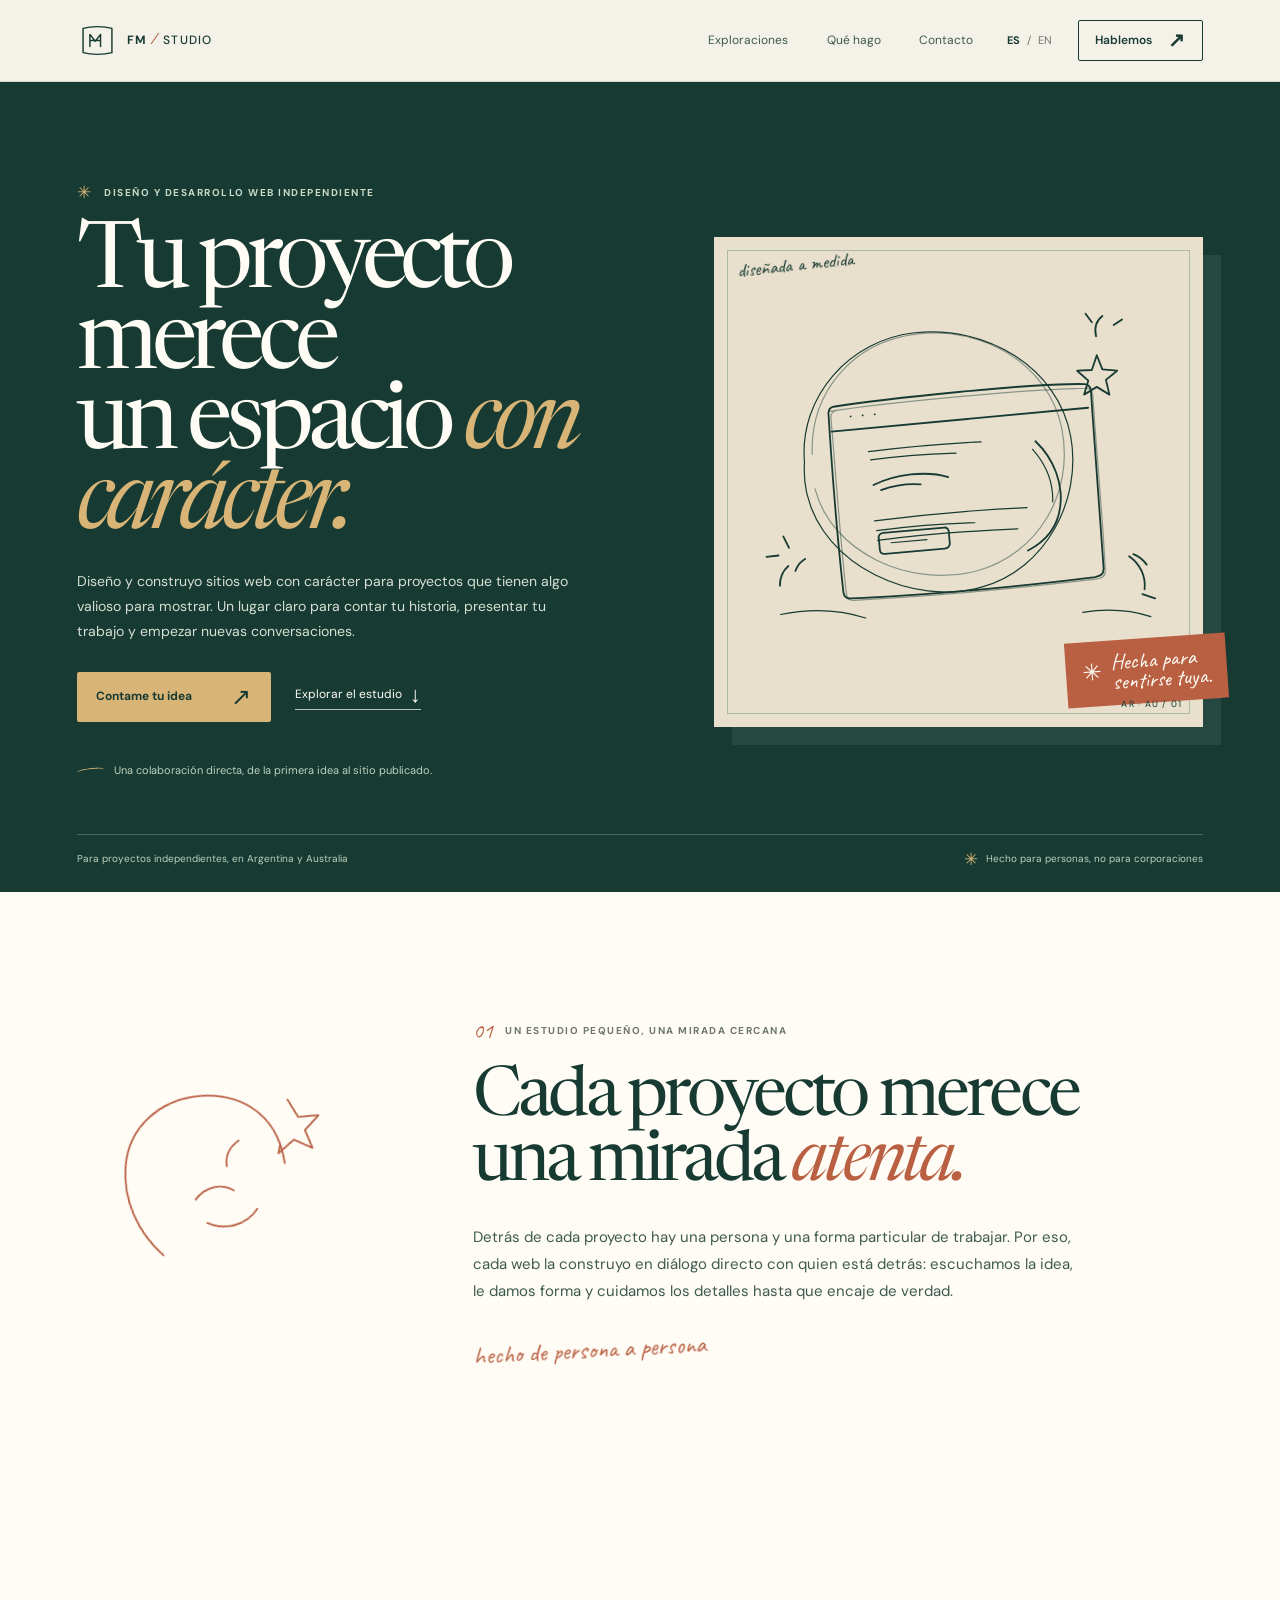
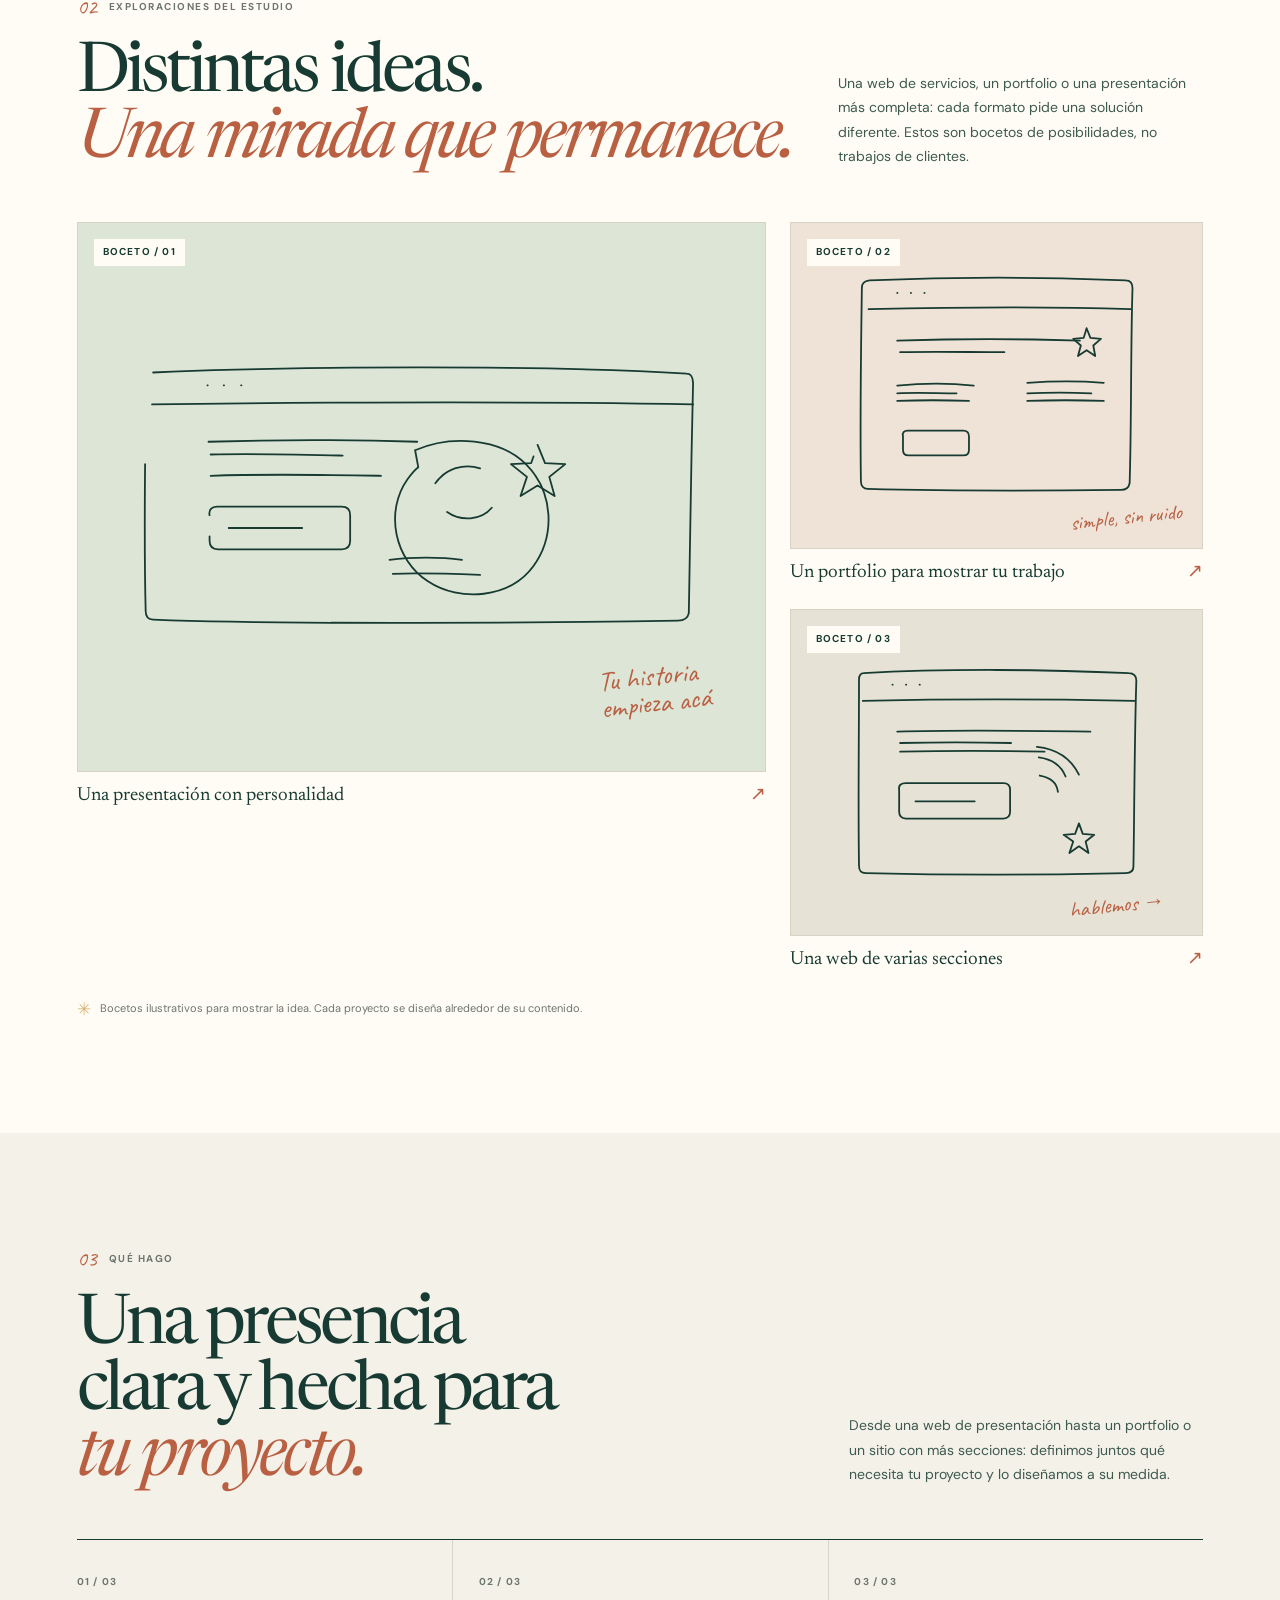
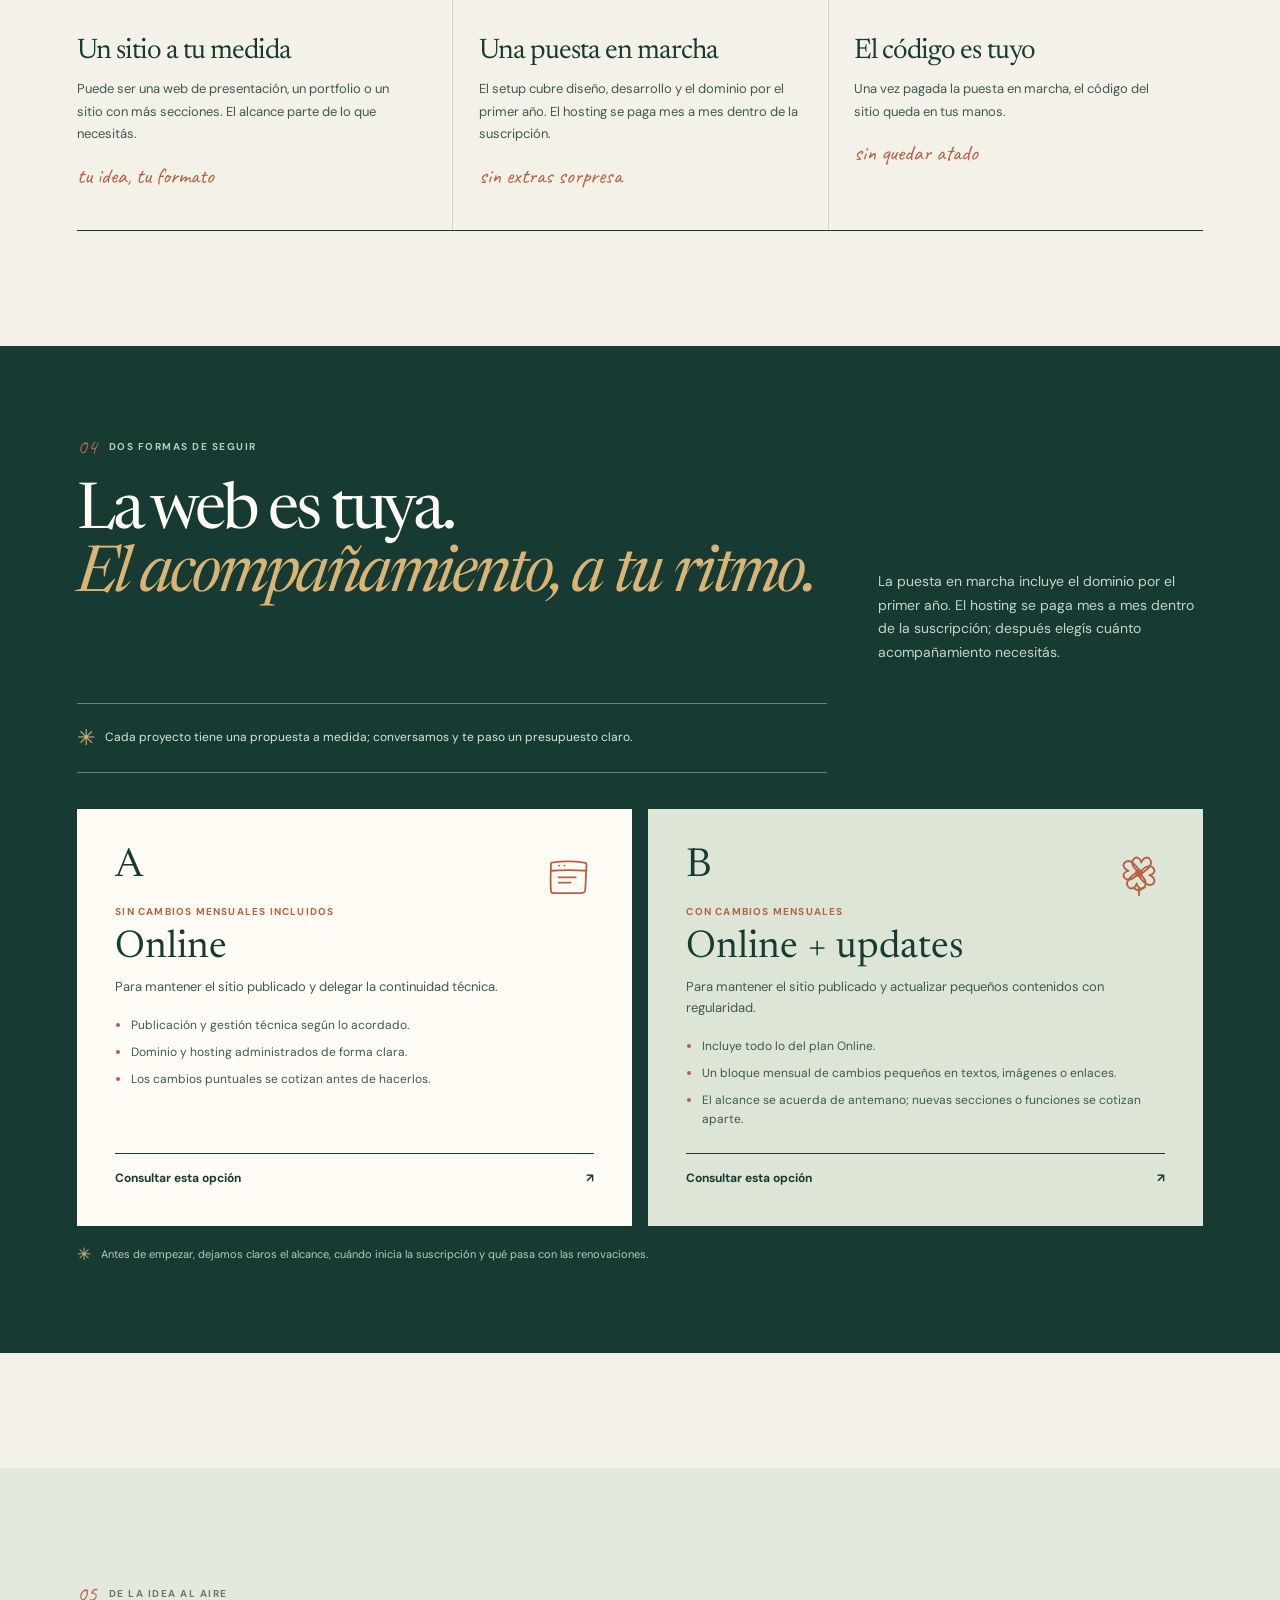
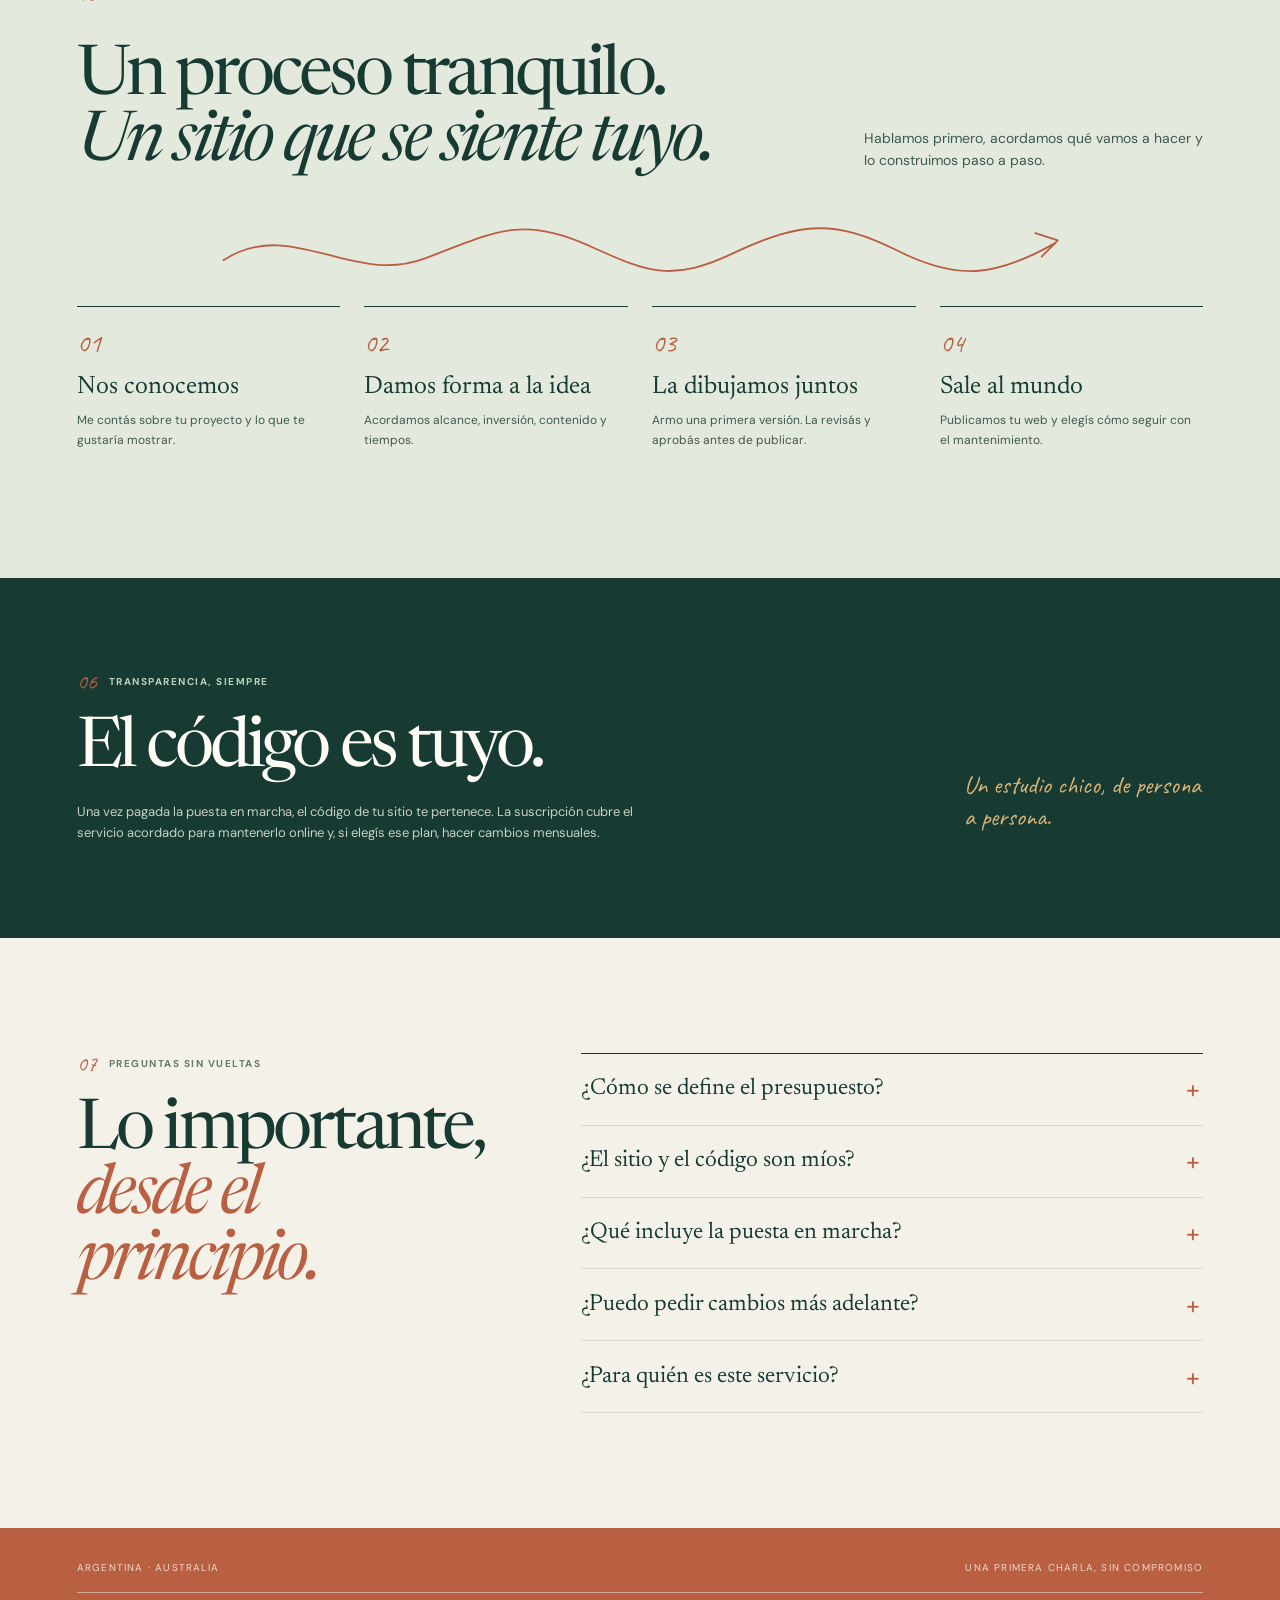
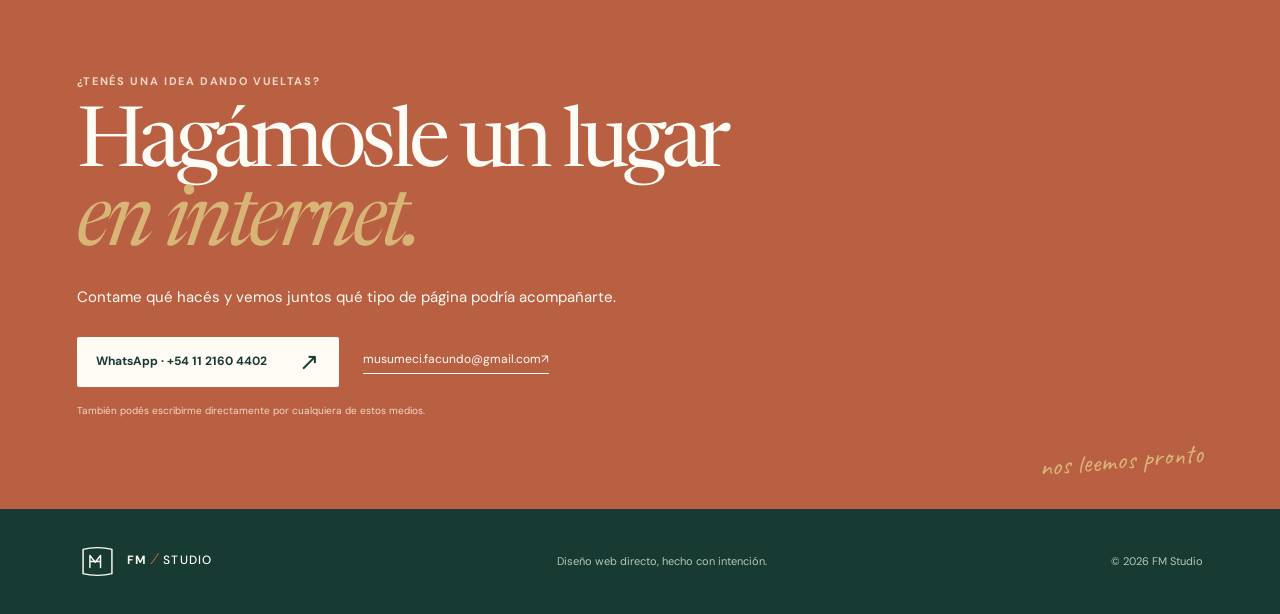
==== commit 4839234b: "Add contact details to index.html" ====
--- a/index.html
+++ b/index.html
@@ -236,10 +236,10 @@
           <h2 data-i18n="contact-title">Hagámosle un lugar<br /><em>en internet.</em></h2>
           <p class="contact-copy" data-i18n="contact-copy">Contame qué hacés y vemos juntos qué tipo de página podría acompañarte.</p>
           <div class="contact-actions">
-            <span class="button button-white" aria-disabled="true"><span data-i18n="contact-whatsapp">Empezar por WhatsApp</span><span class="button-arrow" aria-hidden="true">↗</span></span>
-            <span class="contact-email" aria-disabled="true"><span data-i18n="contact-email">O por email</span><span aria-hidden="true">↗</span></span>
-          </div>
-          <p class="contact-note" data-i18n="contact-note">Los datos de contacto se personalizan antes de publicar.</p>
+            <a class="button button-white" href="https://wa.me/541121604402" target="_blank" rel="noreferrer"><span data-i18n="contact-whatsapp">WhatsApp · +54 11 2160 4402</span><span class="button-arrow" aria-hidden="true">↗</span></a>
+            <a class="contact-email" href="mailto:musumeci.facundo@gmail.com"><span data-i18n="contact-email">musumeci.facundo@gmail.com</span><span aria-hidden="true">↗</span></a>
+          </div>
+          <p class="contact-note" data-i18n="contact-note">También podés escribirme directamente por cualquiera de estos medios.</p>
           <span class="contact-handwriting" data-i18n="contact-handwriting">nos leemos pronto</span>
         </div>
       </section>
--- a/styles.css
+++ b/styles.css
@@ -0,0 +1,274 @@
+:root {
+  color-scheme: light;
+  --paper: #f4f1e9;
+  --cream: #fffcf5;
+  --ink: #173b32;
+  --ink-soft: #3e5a4f;
+  --muted: #6d766e;
+  --line: #d5d7c9;
+  --accent: #b96043;
+  --sage: #dce5d6;
+  --gold: #d9b477;
+  --serif: "Newsreader", Georgia, serif;
+  --sans: "DM Sans", "Avenir Next", sans-serif;
+  --hand: "Caveat", cursive;
+  --gutter: clamp(1.25rem, 6vw, 6.5rem);
+}
+* { box-sizing: border-box; }
+html { scroll-behavior: smooth; scroll-padding-top: 94px; }
+body { margin: 0; overflow-x: hidden; background: var(--paper); color: var(--ink); font: 400 15px/1.6 var(--sans); -webkit-font-smoothing: antialiased; }
+::selection { background: var(--gold); color: var(--ink); }
+a { color: inherit; text-decoration: none; }
+button { font: inherit; }
+h1, h2, h3, h4, p { margin-top: 0; }
+h1, h2, h3, h4 { text-wrap: balance; }
+a:focus-visible, button:focus-visible, summary:focus-visible { outline: 3px solid var(--accent); outline-offset: 4px; }
+.section-shell { padding-right: var(--gutter); padding-left: var(--gutter); }
+.skip-link { position: fixed; z-index: 50; top: 1rem; left: 1rem; padding: .8rem 1rem; background: var(--cream); transform: translateY(-200%); }
+.skip-link:focus { transform: none; }
+.scroll-progress { position: fixed; z-index: 40; top: 0; left: 0; width: 100%; height: 3px; pointer-events: none; }
+.scroll-progress span { display: block; width: 0; height: 100%; background: var(--accent); }
+
+.site-header { position: sticky; z-index: 30; top: 0; display: flex; align-items: center; min-height: 82px; gap: 2rem; padding: .75rem var(--gutter); border-bottom: 1px solid var(--line); background: rgba(244,241,233,.95); backdrop-filter: blur(16px); }
+.brand { display: inline-flex; align-items: center; gap: .55rem; flex: none; }
+.brand-doodle { display: block; width: 41px; height: 41px; }
+.brand-doodle svg { width: 100%; height: 100%; fill: none; stroke: var(--ink); stroke-width: 1.9; stroke-linecap: round; stroke-linejoin: round; }
+.brand-name { font-size: 12px; font-weight: 700; letter-spacing: .1em; white-space: nowrap; }
+.brand-name > span:last-child { font-weight: 500; }
+.brand-slash { margin: 0 .25em; color: var(--accent); font-family: var(--serif); font-size: 1.35em; font-style: italic; }
+.main-nav { display: flex; align-items: center; gap: clamp(1.25rem, 3vw, 3rem); margin-left: auto; }
+.main-nav a { color: var(--ink-soft); font-size: 12px; transition: color .2s; }
+.main-nav a:hover { color: var(--accent); }
+.header-actions { display: flex; align-items: center; gap: 1.5rem; }
+.language-switch { display: flex; align-items: center; gap: .35rem; color: var(--muted); font-size: 11px; }
+.language-button { border: 0; padding: .35rem .1rem; background: transparent; color: var(--muted); font-size: 11px; cursor: pointer; }
+.language-button.is-active { color: var(--ink); font-weight: 700; }
+.header-cta { display: inline-flex; align-items: center; gap: 1rem; padding: .65rem 1.05rem; border: 1px solid var(--ink); border-radius: 2px; font-size: 12px; font-weight: 600; transition: background .2s, color .2s; }
+.header-cta:hover { background: var(--ink); color: var(--cream); }
+.hand-arrow { font-family: var(--hand); font-size: 20px; line-height: .65; }
+
+.hero { position: relative; display: grid; grid-template-columns: minmax(0, 1.08fr) minmax(370px, .92fr); align-items: center; gap: clamp(2rem, 5vw, 5rem); min-height: 690px; padding-top: clamp(4rem, 8vw, 8rem); padding-bottom: 7rem; background: var(--ink); color: var(--cream); }
+.hero-copy { position: relative; z-index: 2; max-width: 740px; }
+.eyebrow, .section-kicker { display: flex; align-items: center; gap: .75rem; margin-bottom: 1.5rem; font-size: 10px; font-weight: 700; letter-spacing: .15em; text-transform: uppercase; }
+.eyebrow { color: #c9d9c7; }
+.tiny-star { color: var(--gold); font-size: 17px; font-weight: 400; line-height: 1; }
+h1 { max-width: 770px; margin-bottom: 1.45rem; font: 400 clamp(4.2rem, 7.2vw, 7.8rem)/.87 var(--serif); letter-spacing: -.067em; }
+h1 em, h2 em, h3 em { font-weight: 400; }
+.hero h1 em { color: var(--gold); }
+.hero-intro { max-width: 500px; margin-bottom: 1.8rem; color: #d6dfd3; font-size: clamp(14px, 1.1vw, 17px); line-height: 1.75; }
+.hero-actions { display: flex; flex-wrap: wrap; align-items: center; gap: 1.5rem; }
+.button { display: inline-flex; align-items: center; justify-content: space-between; gap: 2rem; min-height: 50px; padding: .7rem 1.15rem; border: 1px solid transparent; border-radius: 2px; font-size: 12px; font-weight: 700; transition: transform .2s, background .2s; }
+.button:hover { transform: translateY(-2px); }
+.button-black { min-width: 194px; background: var(--gold); color: var(--ink); }
+.button-black:hover { background: var(--cream); }
+.button-arrow { font: 24px/1 var(--hand); }
+.text-link { display: inline-flex; align-items: center; gap: .5rem; border-bottom: 1px solid rgba(255,255,255,.7); padding-bottom: .2rem; color: var(--cream); font-size: 12px; }
+.scribble-down { font: 22px/1 var(--hand); }
+.hero-note { display: flex; align-items: center; gap: .65rem; margin: 2.5rem 0 0; color: #bdd0be; font-size: 11px; }
+.drawn-line { width: 27px; height: 6px; border-top: 1px solid var(--gold); border-radius: 50%; transform: rotate(-7deg); }
+.hero-art { position: relative; display: grid; place-items: center; min-height: 490px; padding: 1rem; background: #e8dfcd; color: var(--ink); box-shadow: 18px 18px 0 rgba(255,255,255,.07); transform: rotate(1deg); }
+.hero-art::before { position: absolute; inset: 13px; border: 1px solid #acb9a6; content: ""; pointer-events: none; }
+.hero-drawing { width: min(100%, 600px); overflow: visible; }
+.hero-drawing path, .manifesto-mark svg path, .hand-icon path, .hand-icon circle, .sample-paper svg path, .plan-icon path, .plan-icon circle, .process-thread path, .ownership-drawing path, .faq-doodle path, .contact-scribble path { fill: none; stroke: currentColor; stroke-width: 1.8; stroke-linecap: round; stroke-linejoin: round; vector-effect: non-scaling-stroke; }
+.hero-drawing .ink-light { stroke-width: 1.2; }
+.hero-drawing .offset { opacity: .45; }
+.hero-note-card { position: absolute; right: -1.5rem; bottom: 1.5rem; display: flex; align-items: center; gap: .65rem; padding: .8rem 1rem; background: var(--accent); color: var(--cream); font: 22px/.9 var(--hand); transform: rotate(-4deg); }
+.note-card-star { font-size: 23px; }
+.art-margin-note { position: absolute; top: 1rem; left: 1.4rem; font: 19px var(--hand); transform: rotate(-6deg); }
+.art-index { position: absolute; right: 1.3rem; bottom: 1rem; font-size: 9px; letter-spacing: .14em; }
+.hero-bottom { position: absolute; right: var(--gutter); bottom: 1.5rem; left: var(--gutter); display: flex; justify-content: space-between; gap: 1rem; padding-top: 1rem; border-top: 1px solid rgba(255,255,255,.22); color: #bdd0be; font-size: 10px; }
+.hero-bottom-right { display: inline-flex; align-items: center; gap: .5rem; }
+
+.manifesto { display: grid; grid-template-columns: .42fr 1fr; align-items: center; gap: clamp(2rem, 7vw, 8rem); min-height: 500px; padding-top: clamp(5rem, 10vw, 9rem); padding-bottom: clamp(5rem, 10vw, 9rem); background: var(--cream); }
+.manifesto-mark { width: min(100%, 250px); justify-self: center; color: var(--accent); transform: rotate(-9deg); }
+.manifesto-mark svg { display: block; width: 100%; overflow: visible; }
+.section-kicker { color: var(--muted); }
+.section-kicker > span:first-child { color: var(--accent); font: 22px/1 var(--hand); letter-spacing: 0; }
+h2 { margin-bottom: 0; font: 400 clamp(3.1rem, 5.4vw, 6rem)/.95 var(--serif); letter-spacing: -.055em; }
+.manifesto-copy h2 { max-width: 900px; }
+.manifesto-copy h2 em, .service-heading h2 em, .sample-heading h2 em, .faq-heading h2 em { color: var(--accent); }
+.manifesto-text { max-width: 600px; margin: 1.7rem 0 0; color: var(--ink-soft); font-size: 15px; line-height: 1.8; }
+.hand-signature { margin: 1rem 0 0; color: var(--accent); font: 25px var(--hand); transform: rotate(-3deg); }
+
+.service-section { padding-top: clamp(5rem, 9vw, 9rem); padding-bottom: clamp(5rem, 9vw, 9rem); }
+.section-topline { display: flex; align-items: start; justify-content: space-between; }
+.margin-doodle { display: none; }
+.service-heading { display: grid; grid-template-columns: 1.15fr .55fr; align-items: end; gap: 2rem; margin-bottom: 3rem; }
+.service-heading > p, .sample-heading > p { max-width: 360px; margin-bottom: .3rem; color: var(--ink-soft); font-size: 14px; line-height: 1.75; }
+.service-grid { display: grid; grid-template-columns: repeat(3, 1fr); border-top: 1px solid var(--ink); border-bottom: 1px solid var(--ink); }
+.service-card { position: relative; min-height: 270px; padding: 1.75rem clamp(1rem, 2vw, 2.2rem) 2.5rem 0; }
+.service-card + .service-card { border-left: 1px solid var(--line); padding-left: clamp(1rem, 2vw, 2.2rem); }
+.service-count, .plan-tag, .sample-sticker { color: var(--muted); font-size: 10px; font-weight: 700; letter-spacing: .12em; }
+.hand-icon { display: none; }
+.service-card h3 { margin: 2.8rem 0 .7rem; font: 400 clamp(1.7rem, 2.2vw, 2.3rem)/1.05 var(--serif); letter-spacing: -.035em; }
+.service-card p { max-width: 320px; margin-bottom: 1rem; color: var(--ink-soft); font-size: 13px; line-height: 1.75; }
+.service-doodle-word { color: var(--accent); font: 22px var(--hand); }
+
+.subscription-block { position: relative; margin: clamp(5rem, 9vw, 9rem) calc(var(--gutter) * -1) 0; padding: clamp(4rem, 7vw, 7rem) var(--gutter); background: var(--ink); color: var(--cream); }
+.subscription-heading { display: grid; grid-template-columns: 1.3fr .55fr; align-items: end; gap: 2rem; margin-bottom: 2rem; }
+.section-kicker-inverse { color: #b9cbb9; }
+.subscription-heading h3 { font: 400 clamp(3rem, 5vw, 5.5rem)/.98 var(--serif); letter-spacing: -.05em; }
+.subscription-heading h3 em { color: var(--gold); }
+.subscription-heading > p { max-width: 400px; margin-bottom: .4rem; color: #c7d3c8; font-size: 14px; line-height: 1.7; }
+.subscription-setup { display: flex; align-items: center; gap: .65rem; max-width: 750px; margin-bottom: 2.25rem; padding: 1rem 0; border-top: 1px solid #678477; border-bottom: 1px solid #678477; color: #dce5d8; font-size: 12px; }
+.setup-scribble { color: var(--gold); font-size: 22px; }
+.subscription-grid { display: grid; grid-template-columns: repeat(2, 1fr); gap: 1rem; }
+.plan-card { display: flex; flex-direction: column; min-height: 385px; padding: clamp(1.5rem, 3vw, 2.5rem); background: var(--cream); color: var(--ink); transition: transform .25s; }
+.plan-card:hover { transform: translateY(-4px); }
+.plan-card-updates { background: var(--sage); }
+.plan-head { display: flex; align-items: start; justify-content: space-between; }
+.plan-number { font: 40px/1 var(--serif); }
+.plan-icon { width: 52px; height: 52px; color: var(--accent); }
+.plan-tag { margin: .3rem 0 .6rem; color: var(--accent); }
+.plan-card h4 { margin: 0 0 .6rem; font: 400 clamp(2.1rem, 3vw, 3.1rem)/1 var(--serif); }
+.plan-copy { max-width: 440px; margin-bottom: 1.1rem; color: var(--ink-soft); font-size: 13px; }
+.plan-benefits { display: grid; gap: .5rem; margin: 0 0 1.5rem; padding-left: 1rem; color: var(--ink-soft); font-size: 12px; }
+.plan-benefits li::marker { color: var(--accent); }
+.plan-cta { display: flex; justify-content: space-between; gap: 1rem; margin-top: auto; padding-top: .9rem; border-top: 1px solid var(--ink); font-size: 12px; font-weight: 700; }
+.plan-cta:hover { color: var(--accent); }
+.plans-footnote { display: flex; align-items: center; gap: .65rem; margin: 1.2rem 0 0; color: #b9cbb9; font-size: 11px; }
+
+.sample-section { padding-top: clamp(5rem, 9vw, 9rem); padding-bottom: clamp(5rem, 9vw, 9rem); background: var(--cream); }
+.sample-heading { display: grid; grid-template-columns: 1fr .5fr; align-items: end; gap: 2rem; margin-bottom: 3rem; }
+.sample-gallery { display: grid; grid-template-columns: 1.25fr .75fr; gap: 1.5rem; }
+.sample-card-large { grid-row: span 2; }
+.sample-paper { position: relative; display: grid; place-items: center; min-height: 270px; overflow: hidden; padding: 1.5rem; border: 1px solid #d6d2c4; background: #eee7d9; }
+.sample-card-large .sample-paper { min-height: 550px; background: #dce5d6; }
+.paper-services { background: #efe3d8; }
+.paper-contact { background: #e6e3d6; }
+.sample-paper svg { width: 100%; max-height: 100%; color: var(--ink); }
+.sample-sticker { position: absolute; z-index: 1; top: 1rem; left: 1rem; padding: .35rem .55rem; background: var(--cream); color: var(--ink); }
+.sample-handwriting { position: absolute; right: 8%; bottom: 10%; color: var(--accent); font: 28px/.95 var(--hand); transform: rotate(-6deg); }
+.handwriting-small { right: 5%; bottom: 6%; font-size: 21px; }
+.handwriting-contact { right: 9%; bottom: 6%; font-size: 22px; }
+.sample-caption { display: flex; justify-content: space-between; gap: 1rem; padding: .75rem 0 0; font: 400 19px/1.25 var(--serif); }
+.sample-caption > span:last-child { color: var(--accent); }
+.sample-disclaimer { display: flex; align-items: center; gap: .6rem; margin: 1.8rem 0 0; color: var(--muted); font-size: 11px; }
+
+.process-section { padding-top: clamp(5rem, 9vw, 9rem); padding-bottom: clamp(5rem, 9vw, 9rem); background: #e4e9dd; }
+.process-heading { display: grid; grid-template-columns: 1fr .45fr; gap: 1rem 2rem; align-items: end; }
+.process-heading .section-kicker { grid-column: 1 / -1; }
+.process-heading > p:last-child { max-width: 350px; margin-bottom: .3rem; color: var(--ink-soft); font-size: 14px; }
+.process-thread { display: block; width: 100%; height: 90px; margin: 2rem 0 .5rem; color: var(--accent); overflow: visible; }
+.process-steps { display: grid; grid-template-columns: repeat(4, 1fr); gap: 1.5rem; }
+.process-step { padding-top: 1.15rem; border-top: 1px solid var(--ink); }
+.step-number { color: var(--accent); font: 27px var(--hand); }
+.process-step h3 { margin: .9rem 0 .5rem; font: 400 25px/1.1 var(--serif); }
+.process-step p { max-width: 260px; color: var(--ink-soft); font-size: 12px; line-height: 1.7; }
+
+.ownership-section { display: grid; grid-template-columns: 1fr .28fr; align-items: center; gap: 2rem; min-height: 360px; padding-top: 5rem; padding-bottom: 5rem; background: var(--ink); color: var(--cream); }
+.ownership-drawing { display: none; }
+.ownership-drawing svg { width: 100%; }
+.ownership-copy .section-kicker { color: #bfd0be; }
+.ownership-copy h2 { color: var(--cream); }
+.ownership-copy p:last-child { max-width: 560px; margin: 1.2rem 0 0; color: #c5d1c5; font-size: 13px; }
+.ownership-aside { align-self: end; color: var(--gold); font: 25px var(--hand); transform: rotate(-5deg); }
+
+.faq-section { display: grid; grid-template-columns: .8fr 1.2fr; gap: clamp(2rem, 7vw, 8rem); padding-top: clamp(5rem, 9vw, 9rem); padding-bottom: clamp(5rem, 9vw, 9rem); }
+.faq-doodle { display: none; }
+.faq-list { border-top: 1px solid var(--ink); }
+.faq-item { border-bottom: 1px solid var(--line); }
+.faq-item summary { position: relative; list-style: none; padding: 1.35rem 2.25rem 1.35rem 0; cursor: pointer; font: 400 clamp(19px, 1.8vw, 25px)/1.2 var(--serif); }
+.faq-item summary::-webkit-details-marker { display: none; }
+.faq-item summary::after { position: absolute; right: .2rem; top: 50%; content: "+"; color: var(--accent); font: 25px/1 var(--sans); transform: translateY(-50%); }
+.faq-item[open] summary::after { content: "−"; }
+.faq-item p { max-width: 650px; padding-right: 2rem; color: var(--ink-soft); font-size: 13px; line-height: 1.75; }
+
+.contact-section { background: var(--accent); color: var(--cream); }
+.contact-inner { position: relative; min-height: 530px; padding-top: 2rem; padding-bottom: 5rem; }
+.contact-topline { display: flex; justify-content: space-between; gap: 1rem; padding-bottom: 1rem; border-bottom: 1px solid rgba(255,255,255,.45); color: #f1d7c7; font-size: 10px; letter-spacing: .12em; }
+.contact-scribble { display: none; }
+.contact-scribble svg { width: 100%; }
+.contact-kicker { margin: 5rem 0 1rem; color: #f1d7c7; font-size: 11px; font-weight: 700; letter-spacing: .15em; }
+.contact-section h2 { max-width: 900px; font-size: clamp(4rem, 6.5vw, 7rem); }
+.contact-section h2 em { color: var(--gold); }
+.contact-copy { max-width: 550px; margin: 1.25rem 0 1.75rem; font-size: 15px; }
+.contact-actions { display: flex; align-items: center; flex-wrap: wrap; gap: 1.5rem; }
+.button-white { min-width: 225px; background: var(--cream); color: var(--ink); }
+.button-white:hover { background: var(--gold); }
+.contact-email { border-bottom: 1px solid currentColor; padding-bottom: .2rem; font-size: 12px; }
+.contact-email:hover { color: var(--gold); }
+.contact-actions [aria-disabled="true"] { opacity: .65; cursor: not-allowed; }
+.contact-actions [aria-disabled="true"]:hover { transform: none; }
+.contact-actions .button-white[aria-disabled="true"]:hover { background: var(--cream); color: var(--ink); }
+.contact-note { margin-top: 1rem; color: #f1d7c7; font-size: 10px; }
+.contact-handwriting { position: absolute; right: var(--gutter); bottom: 2rem; color: var(--gold); font: 27px var(--hand); transform: rotate(-5deg); }
+.site-footer { display: flex; align-items: center; justify-content: space-between; flex-wrap: wrap; gap: 1rem; min-height: 105px; padding-top: 1.5rem; padding-bottom: 1.5rem; background: var(--ink); color: var(--cream); }
+.site-footer .brand-doodle svg { stroke: var(--cream); }
+.site-footer p, .footer-mark { margin: 0; color: #b4c9b7; font-size: 11px; }
+
+body.motion-ready [data-reveal] { opacity: 1; transform: none; transition: opacity .7s ease, transform .7s ease; transition-delay: var(--reveal-delay, 0ms); }
+body.motion-ready [data-reveal].is-visible { opacity: 1; transform: none; }
+body.motion-ready .hero-copy > * { animation: rise-in .65s both; }
+body.motion-ready .hero-copy > :nth-child(2) { animation-delay: .1s; }
+body.motion-ready .hero-copy > :nth-child(3) { animation-delay: .2s; }
+body.motion-ready .hero-copy > :nth-child(4) { animation-delay: .3s; }
+body.motion-ready .hero-art { animation: rise-in .8s .2s both; }
+body.motion-ready .hand-drawn path { stroke-dashoffset: 0 !important; transition: stroke-dashoffset 1s ease; }
+.hand-drawn path.drawn { stroke-dashoffset: 0 !important; }
+@keyframes rise-in { from { opacity: 0; transform: translateY(18px); } to { opacity: 1; transform: none; } }
+@media (prefers-reduced-motion: reduce) { *, *::before, *::after { animation-duration: .01ms !important; transition-duration: .01ms !important; scroll-behavior: auto !important; } }
+
+@media (max-width: 960px) {
+  .hero { grid-template-columns: 1fr .85fr; gap: 2rem; }
+  .hero-art { min-height: 380px; }
+  h1 { font-size: clamp(3.7rem, 7.5vw, 5.8rem); }
+  .hero-note-card { right: -.5rem; }
+  .main-nav { gap: 1.1rem; }
+  .header-actions { gap: .75rem; }
+}
+@media (max-width: 760px) {
+  :root { --gutter: 1.25rem; }
+  .site-header { flex-wrap: wrap; gap: .5rem 1rem; min-height: 73px; }
+  .main-nav { order: 3; width: 100%; justify-content: space-between; margin: .3rem 0 0; padding-top: .55rem; border-top: 1px solid var(--line); }
+  .header-actions { margin-left: auto; }
+  .header-cta { padding: .5rem .7rem; }
+  .hero { display: block; min-height: auto; padding-top: 4rem; padding-bottom: 5.5rem; }
+  h1 { max-width: 650px; font-size: clamp(3.7rem, 12vw, 6rem); }
+  .hero-art { max-width: 520px; min-height: 330px; margin: 2.5rem auto 0; }
+  .hero-bottom { font-size: 9px; }
+  .hero-bottom-right { max-width: 47%; text-align: right; }
+  .manifesto { grid-template-columns: 95px 1fr; gap: 1rem; min-height: 0; }
+  .manifesto-text { font-size: 13px; }
+  .service-heading, .subscription-heading, .sample-heading, .process-heading, .faq-section { grid-template-columns: 1fr; }
+  .service-heading, .sample-heading { gap: 1rem; }
+  .service-grid { grid-template-columns: 1fr; }
+  .service-card, .service-card + .service-card { min-height: 0; padding: 1.4rem 0 1.7rem; border-left: 0; }
+  .service-card + .service-card { border-top: 1px solid var(--line); }
+  .service-card h3 { margin-top: 1.2rem; }
+  .subscription-grid { grid-template-columns: 1fr; }
+  .plan-card { min-height: 0; }
+  .sample-gallery { grid-template-columns: 1fr 1fr; gap: 1rem; }
+  .sample-card-large { grid-column: 1 / -1; grid-row: auto; }
+  .sample-card-large .sample-paper { min-height: 370px; }
+  .sample-card-small .sample-paper { min-height: 210px; }
+  .process-heading .section-kicker { grid-column: auto; }
+  .process-thread { height: 50px; }
+  .process-steps { grid-template-columns: repeat(2, 1fr); }
+  .ownership-section { grid-template-columns: 1fr; }
+  .ownership-aside { grid-column: auto; }
+  .faq-section { gap: 2.5rem; }
+  .contact-scribble { width: 110px; right: 3%; }
+}
+@media (max-width: 480px) {
+  .brand-doodle { width: 38px; height: 38px; }
+  .brand-name { font-size: 11px; letter-spacing: .12em; }
+  .main-nav a { font-size: 10px; }
+  .hero-actions { align-items: flex-start; flex-direction: column; gap: 1rem; }
+  .hero-art { min-height: 280px; }
+  .hero-note-card { right: 0; bottom: 0; font-size: 18px; }
+  .hero-bottom-right { display: none; }
+  .manifesto { grid-template-columns: 1fr; }
+  .manifesto-mark { width: 85px; justify-self: end; margin-bottom: -1rem; }
+  .sample-gallery { grid-template-columns: 1fr; }
+  .sample-card-large { grid-column: auto; }
+  .sample-card-large .sample-paper { min-height: 280px; }
+  .sample-card-small .sample-paper { min-height: 225px; }
+  .process-steps { grid-template-columns: 1fr; gap: .5rem; }
+  .ownership-section { grid-template-columns: 1fr; }
+  .ownership-aside { grid-column: auto; }
+  .contact-actions { align-items: flex-start; flex-direction: column; }
+  .contact-topline { font-size: 8px; }
+  .contact-handwriting { bottom: 1.5rem; font-size: 20px; }
+  .site-footer p { order: 3; width: 100%; }
+}
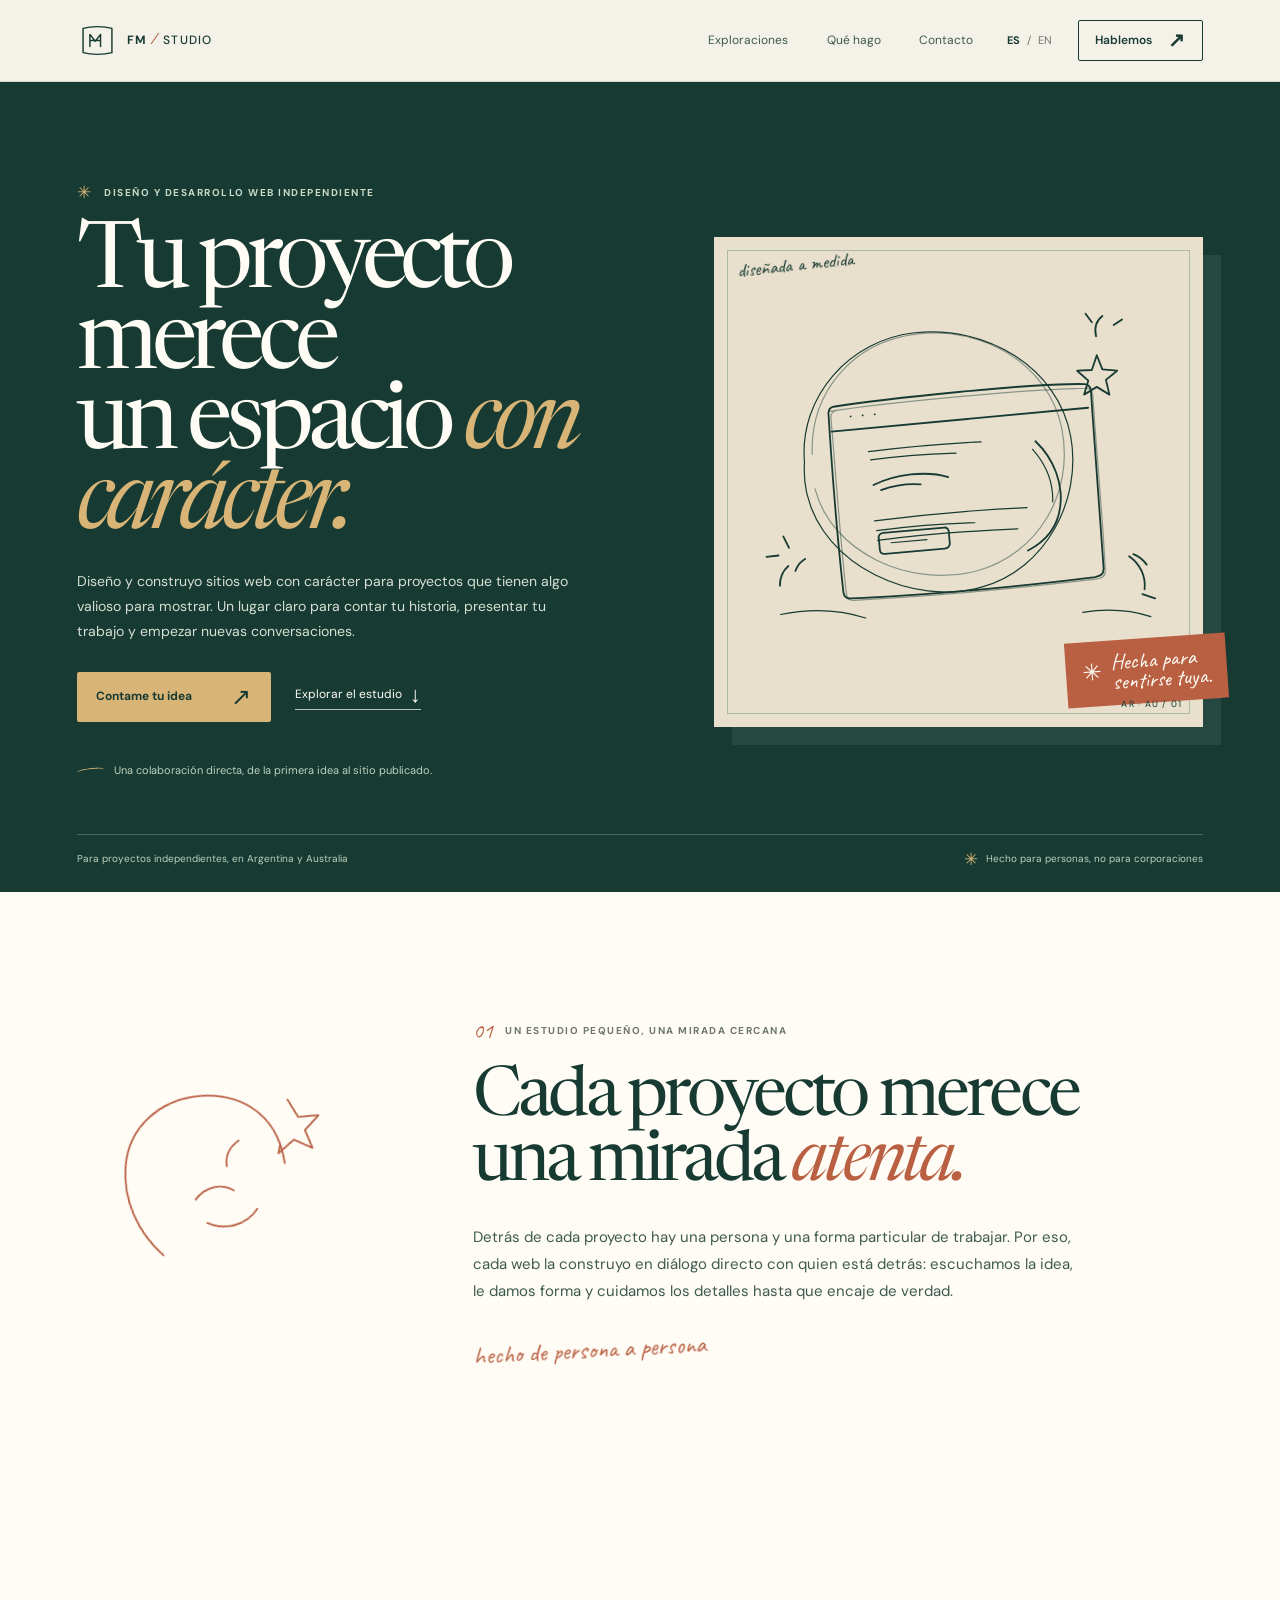
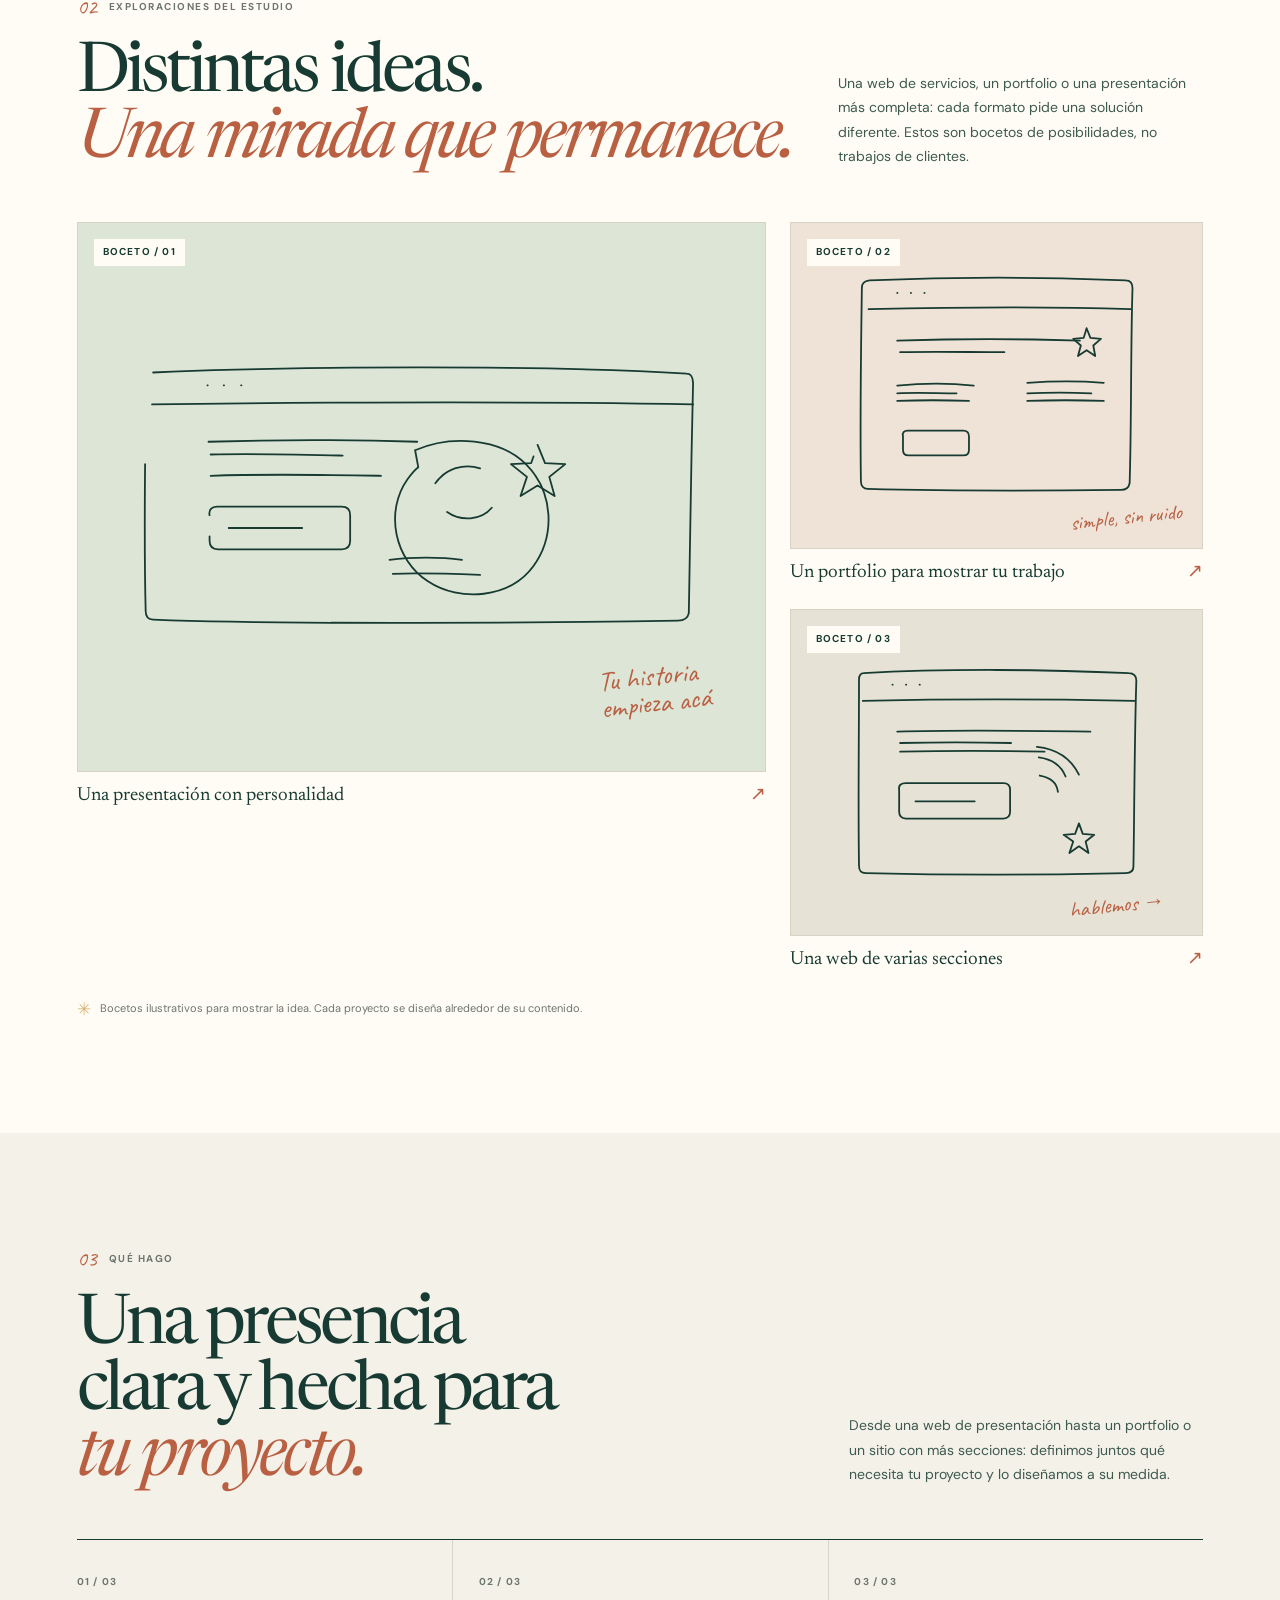
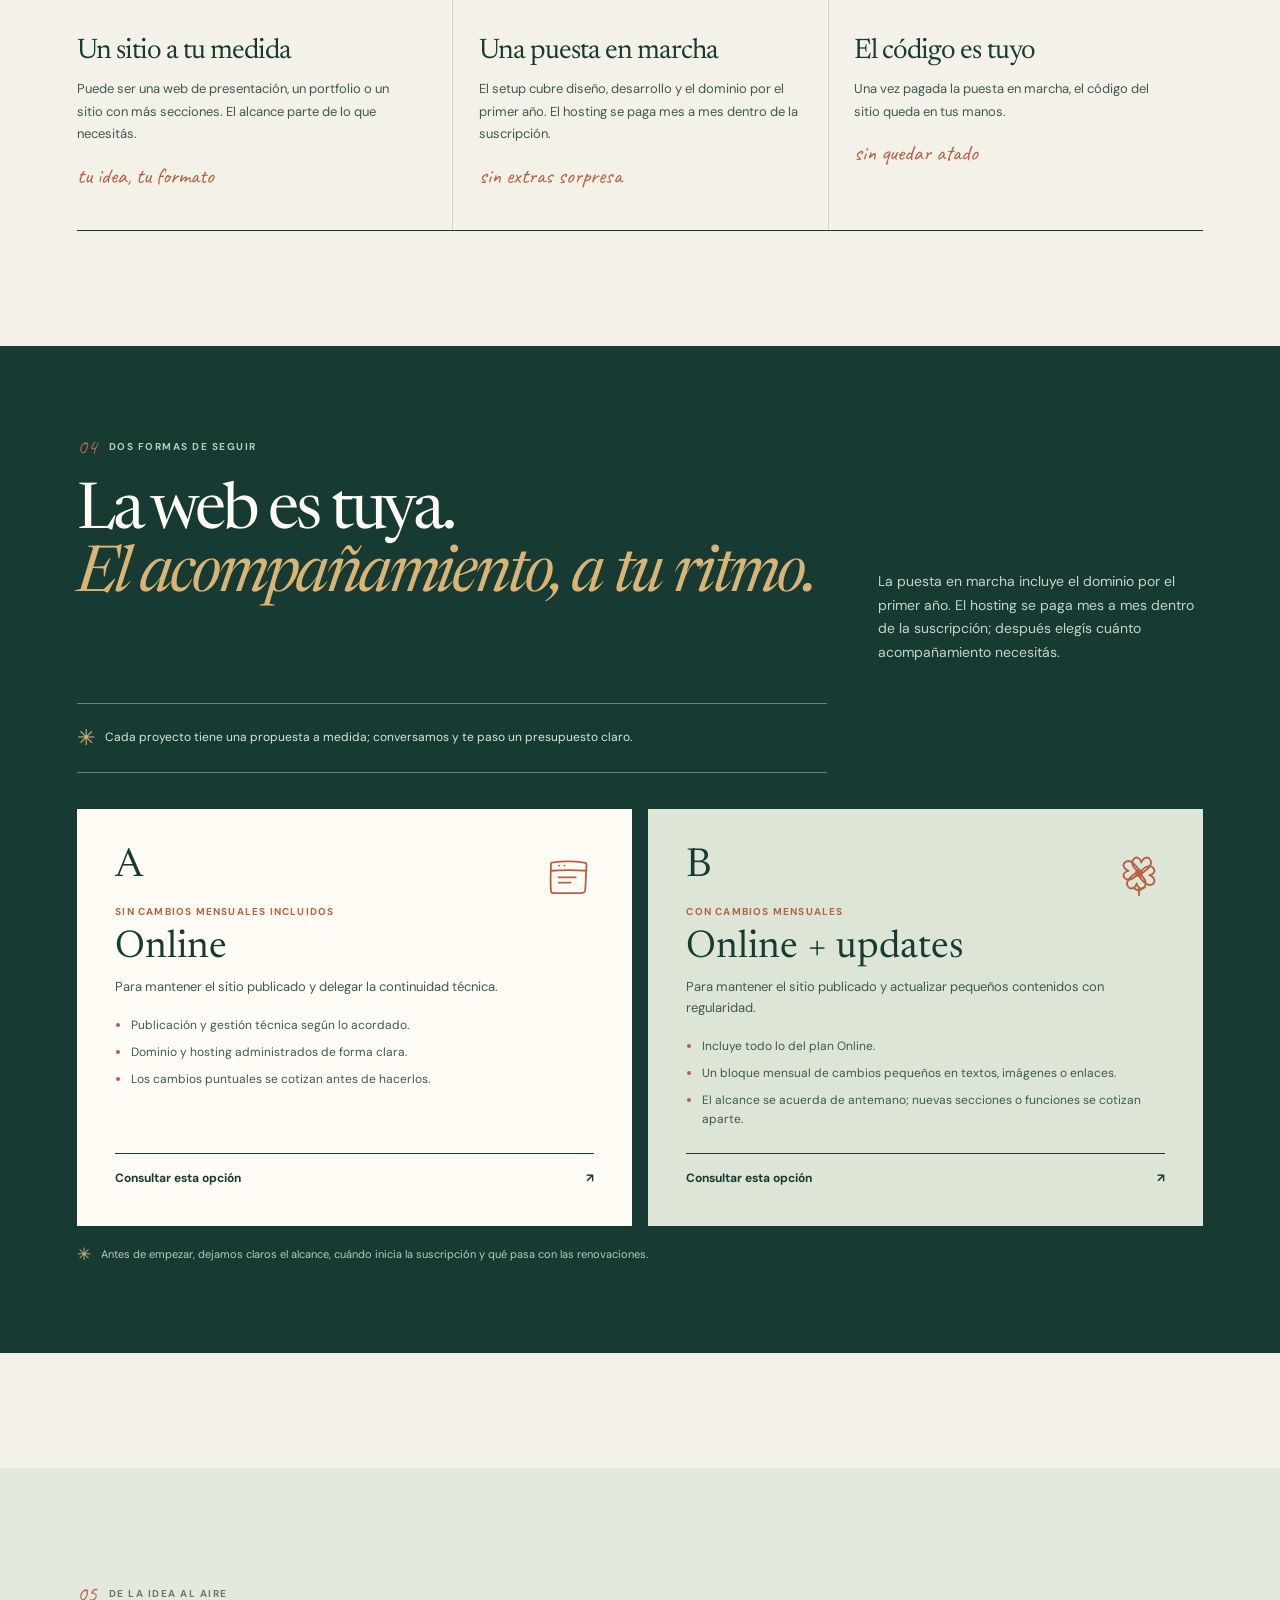
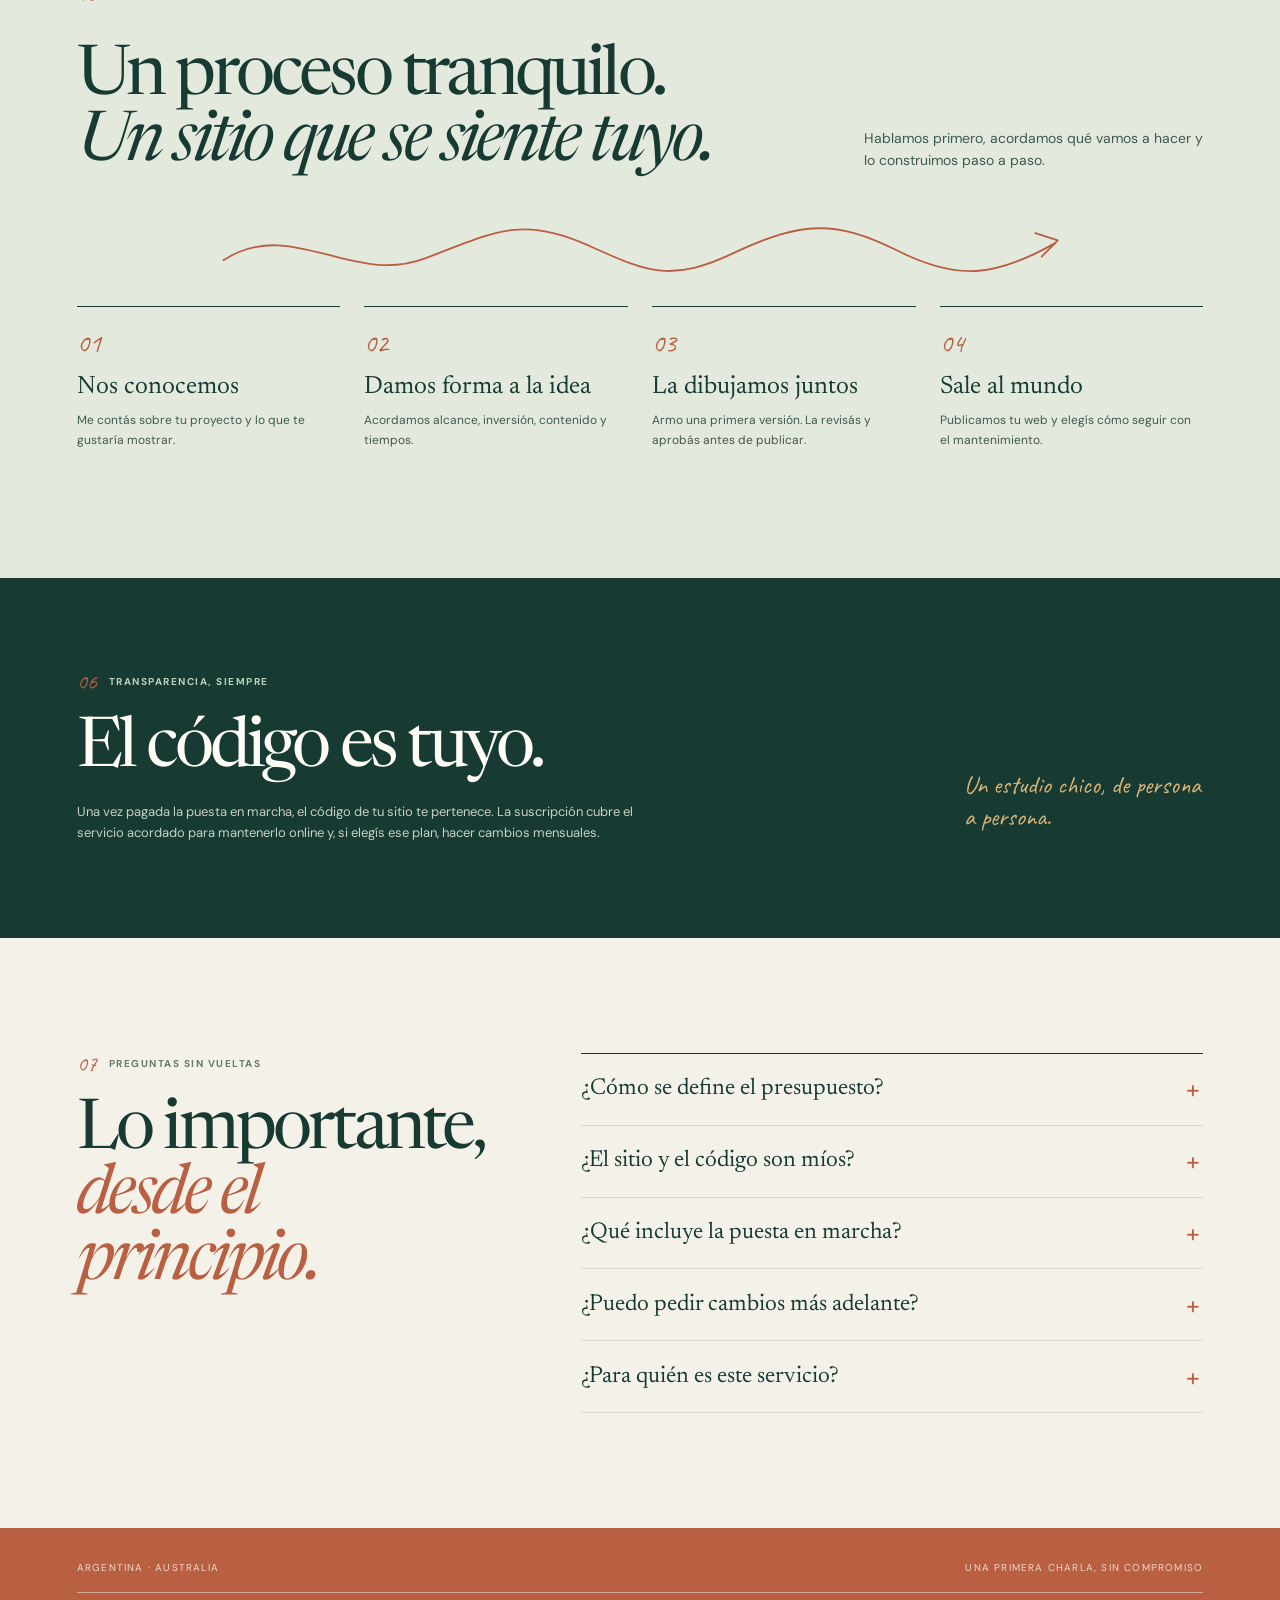
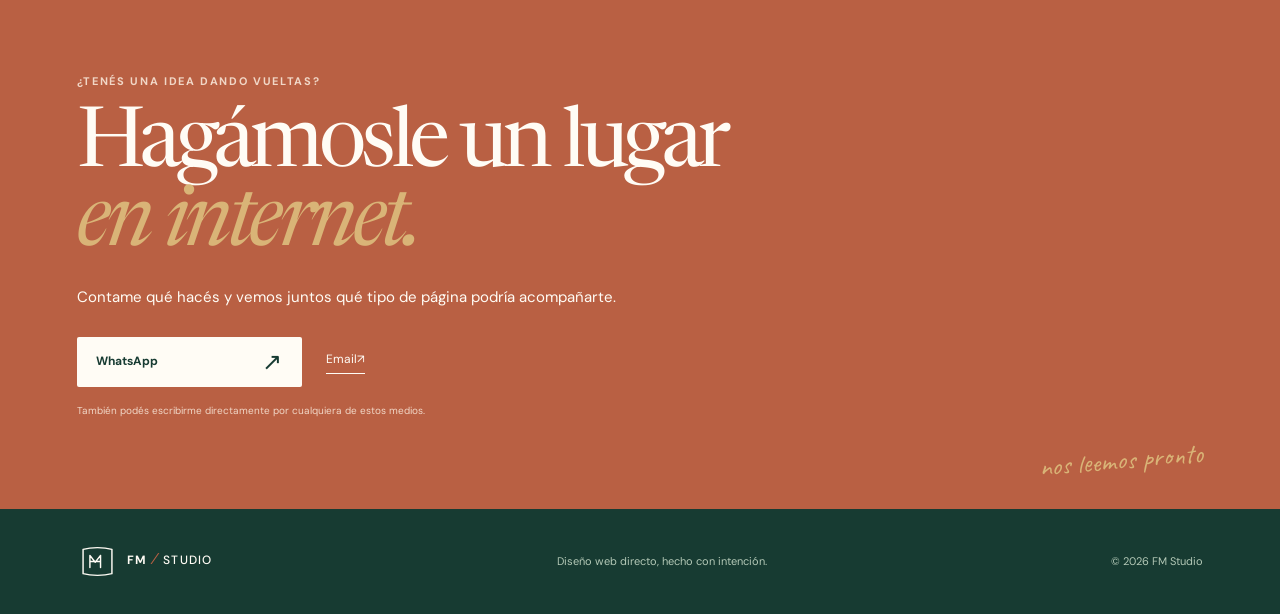
==== commit 433e6023: "Simplify contact button labels in index.html" ====
--- a/index.html
+++ b/index.html
@@ -236,8 +236,8 @@
           <h2 data-i18n="contact-title">Hagámosle un lugar<br /><em>en internet.</em></h2>
           <p class="contact-copy" data-i18n="contact-copy">Contame qué hacés y vemos juntos qué tipo de página podría acompañarte.</p>
           <div class="contact-actions">
-            <a class="button button-white" href="https://wa.me/541121604402" target="_blank" rel="noreferrer"><span data-i18n="contact-whatsapp">WhatsApp · +54 11 2160 4402</span><span class="button-arrow" aria-hidden="true">↗</span></a>
-            <a class="contact-email" href="mailto:musumeci.facundo@gmail.com"><span data-i18n="contact-email">musumeci.facundo@gmail.com</span><span aria-hidden="true">↗</span></a>
+            <a class="button button-white" href="https://wa.me/541121604402" target="_blank" rel="noreferrer"><span data-i18n="contact-whatsapp">WhatsApp</span><span class="button-arrow" aria-hidden="true">↗</span></a>
+            <a class="contact-email" href="mailto:musumeci.facundo@gmail.com"><span data-i18n="contact-email">Email</span><span aria-hidden="true">↗</span></a>
           </div>
           <p class="contact-note" data-i18n="contact-note">También podés escribirme directamente por cualquiera de estos medios.</p>
           <span class="contact-handwriting" data-i18n="contact-handwriting">nos leemos pronto</span>
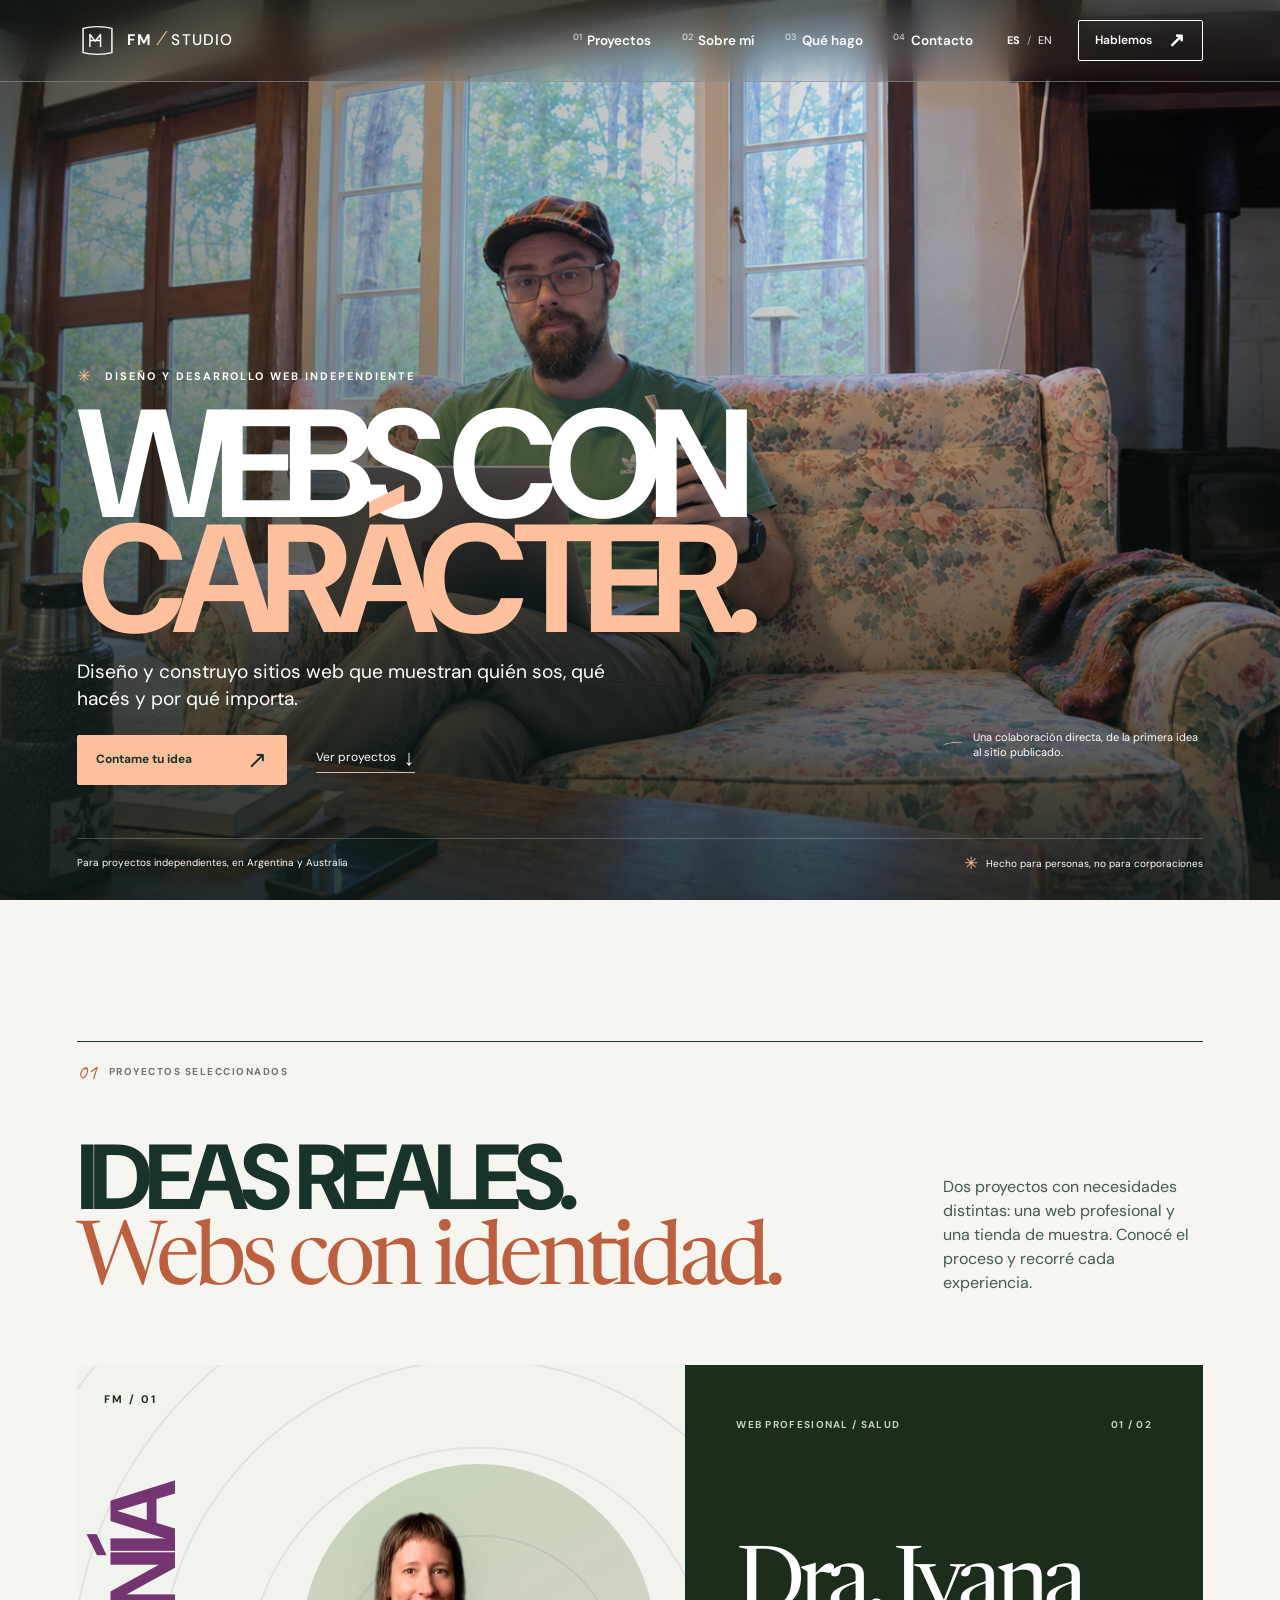
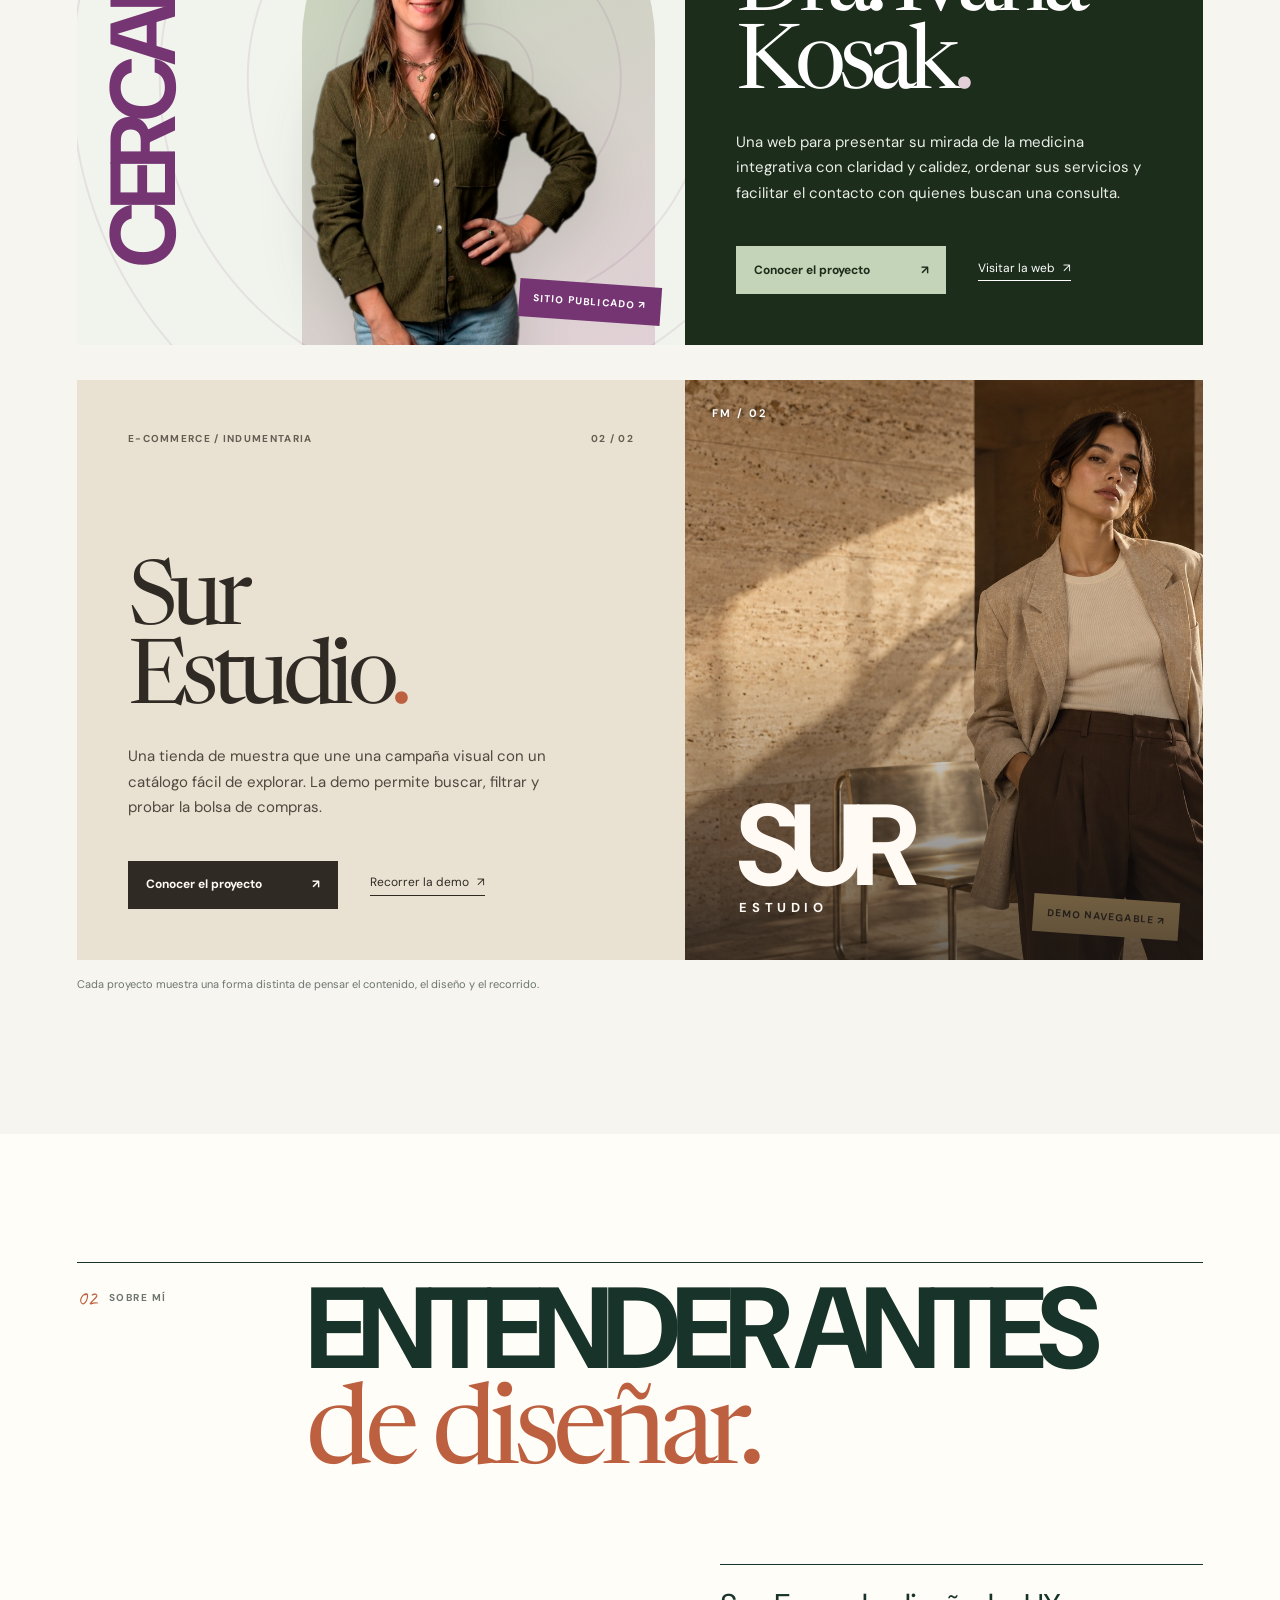
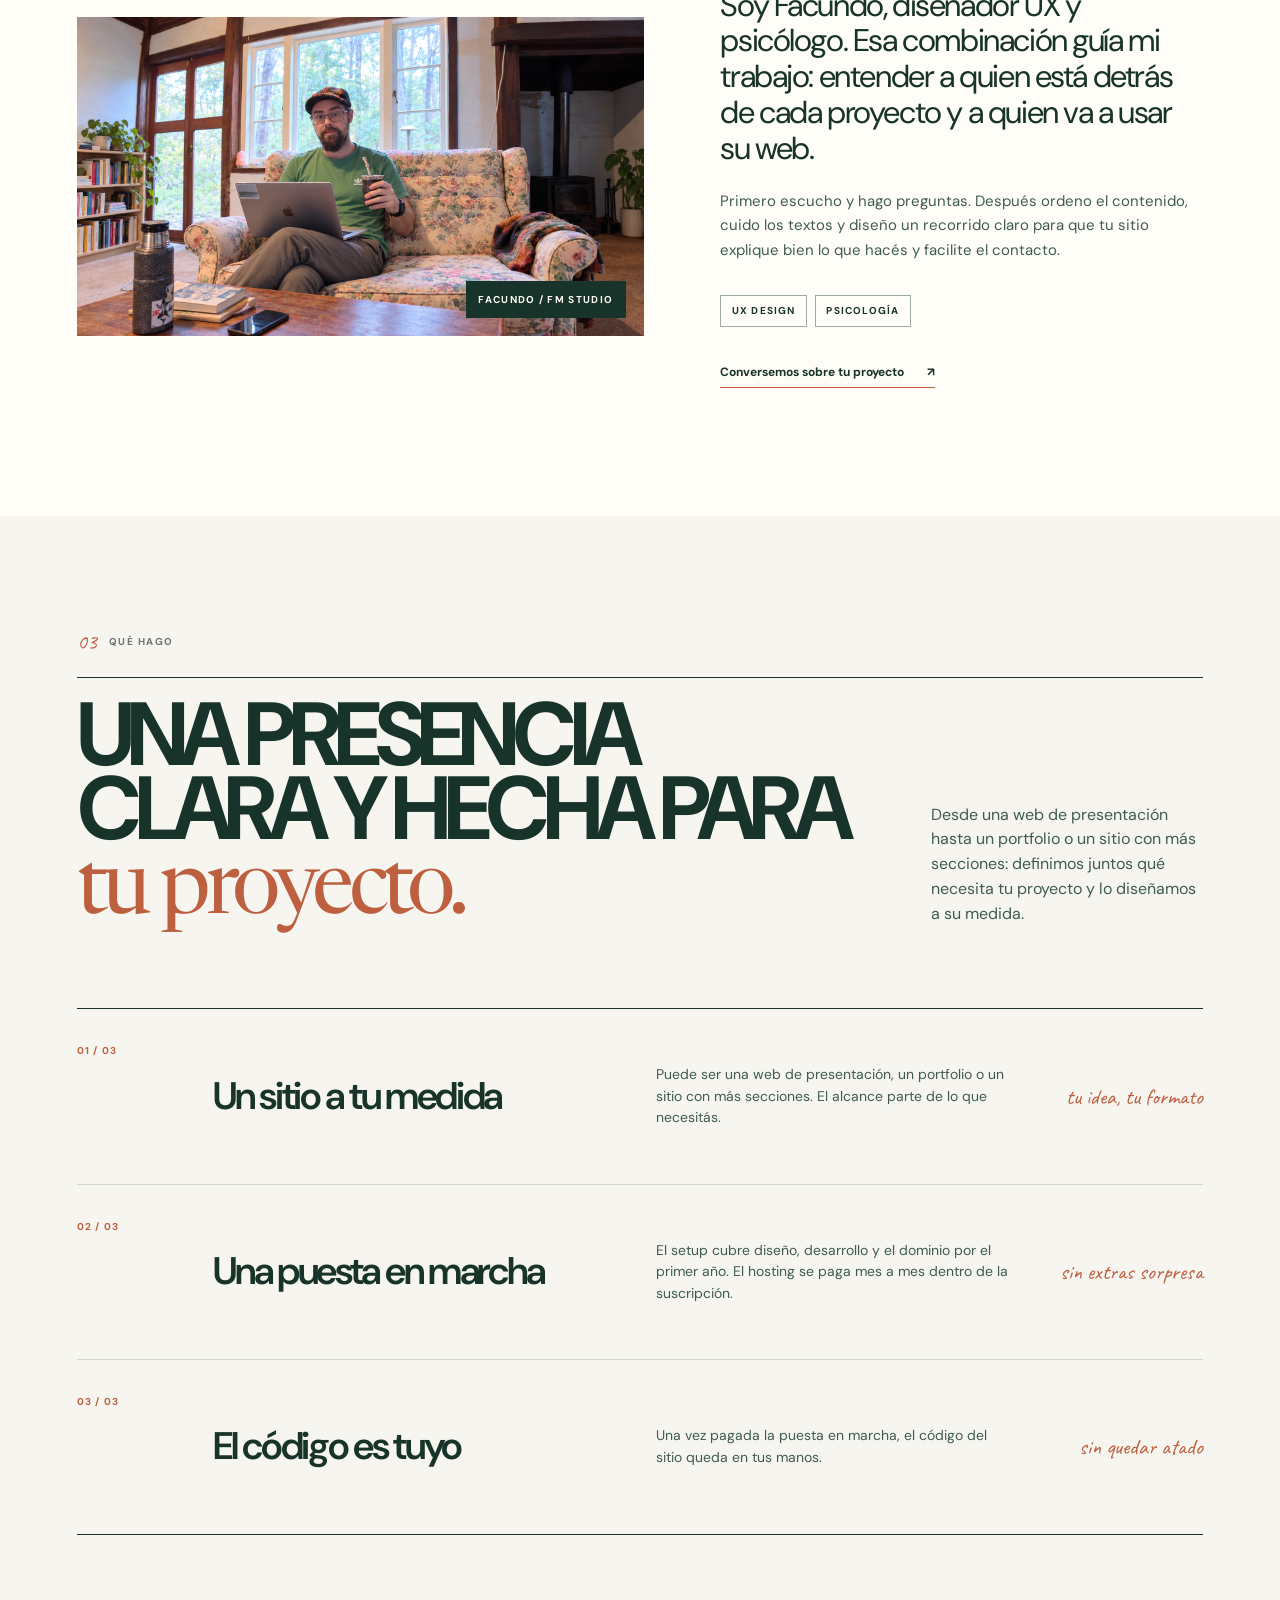
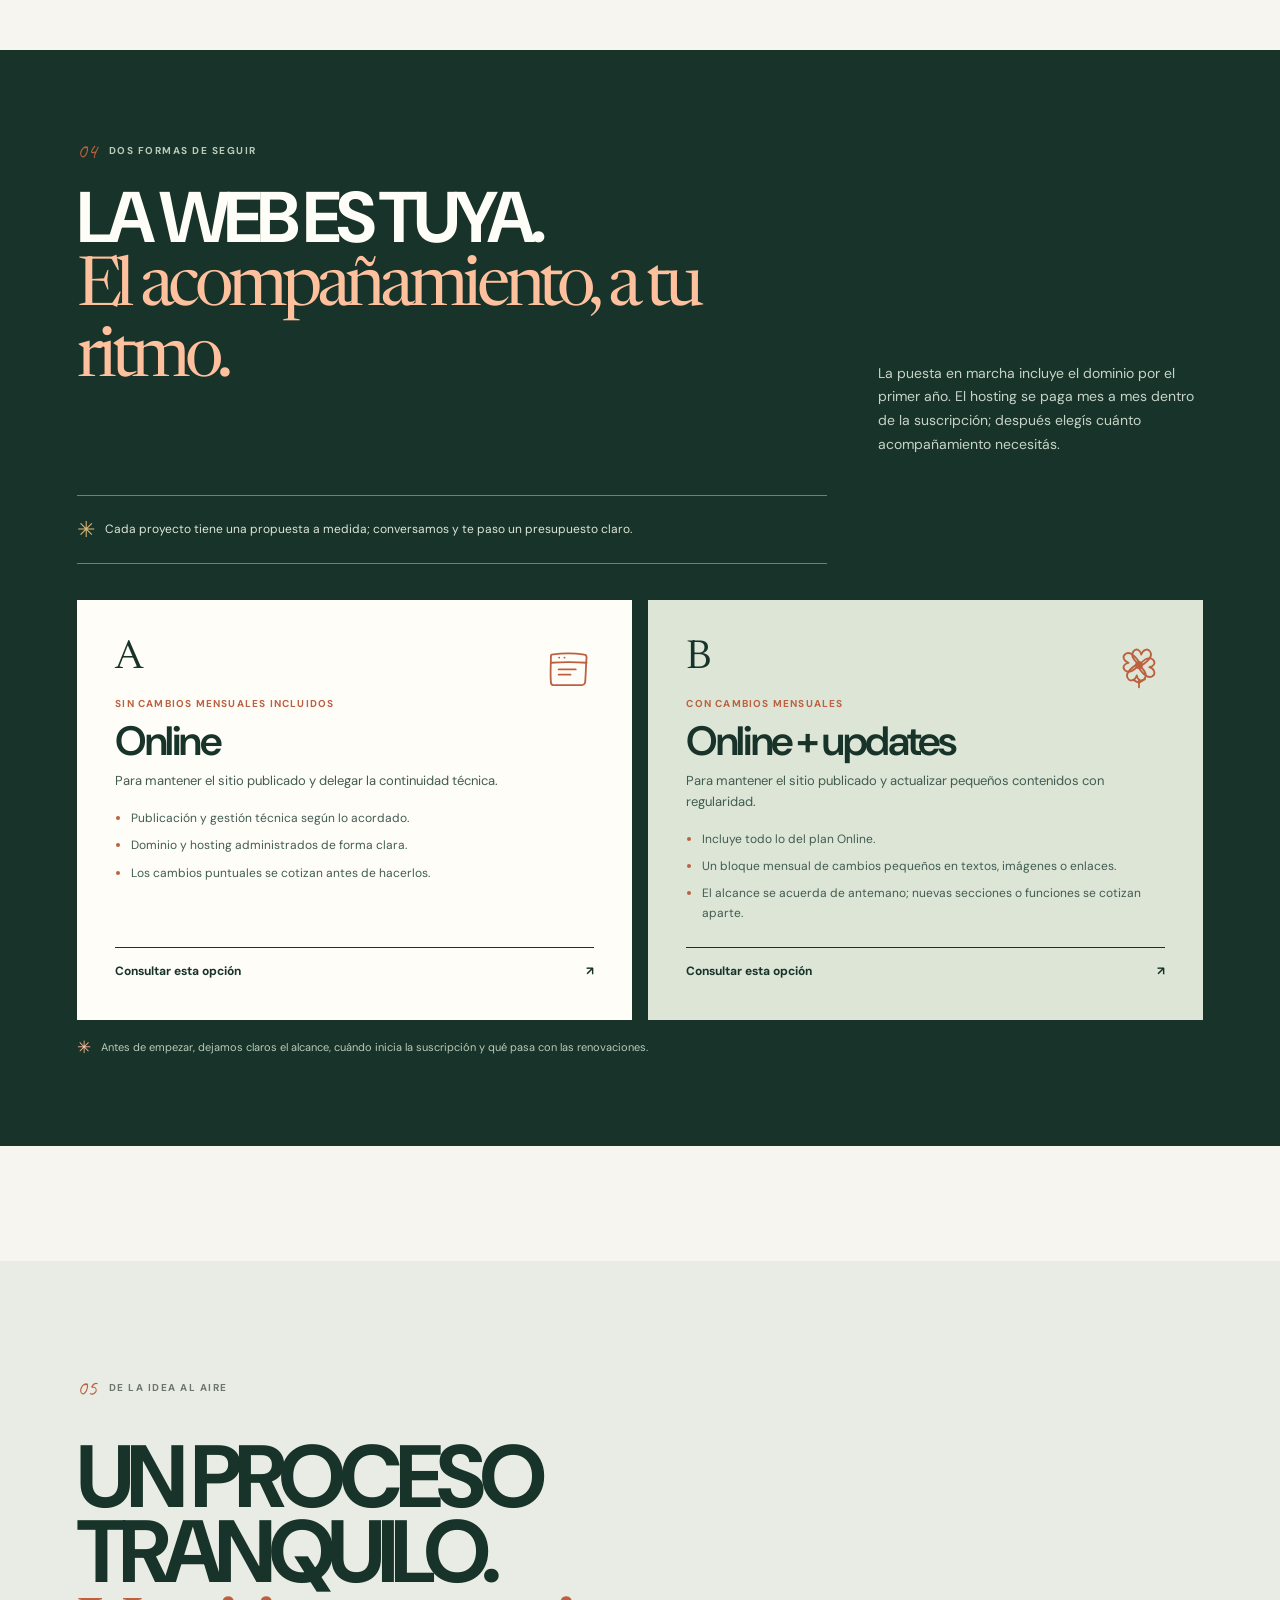
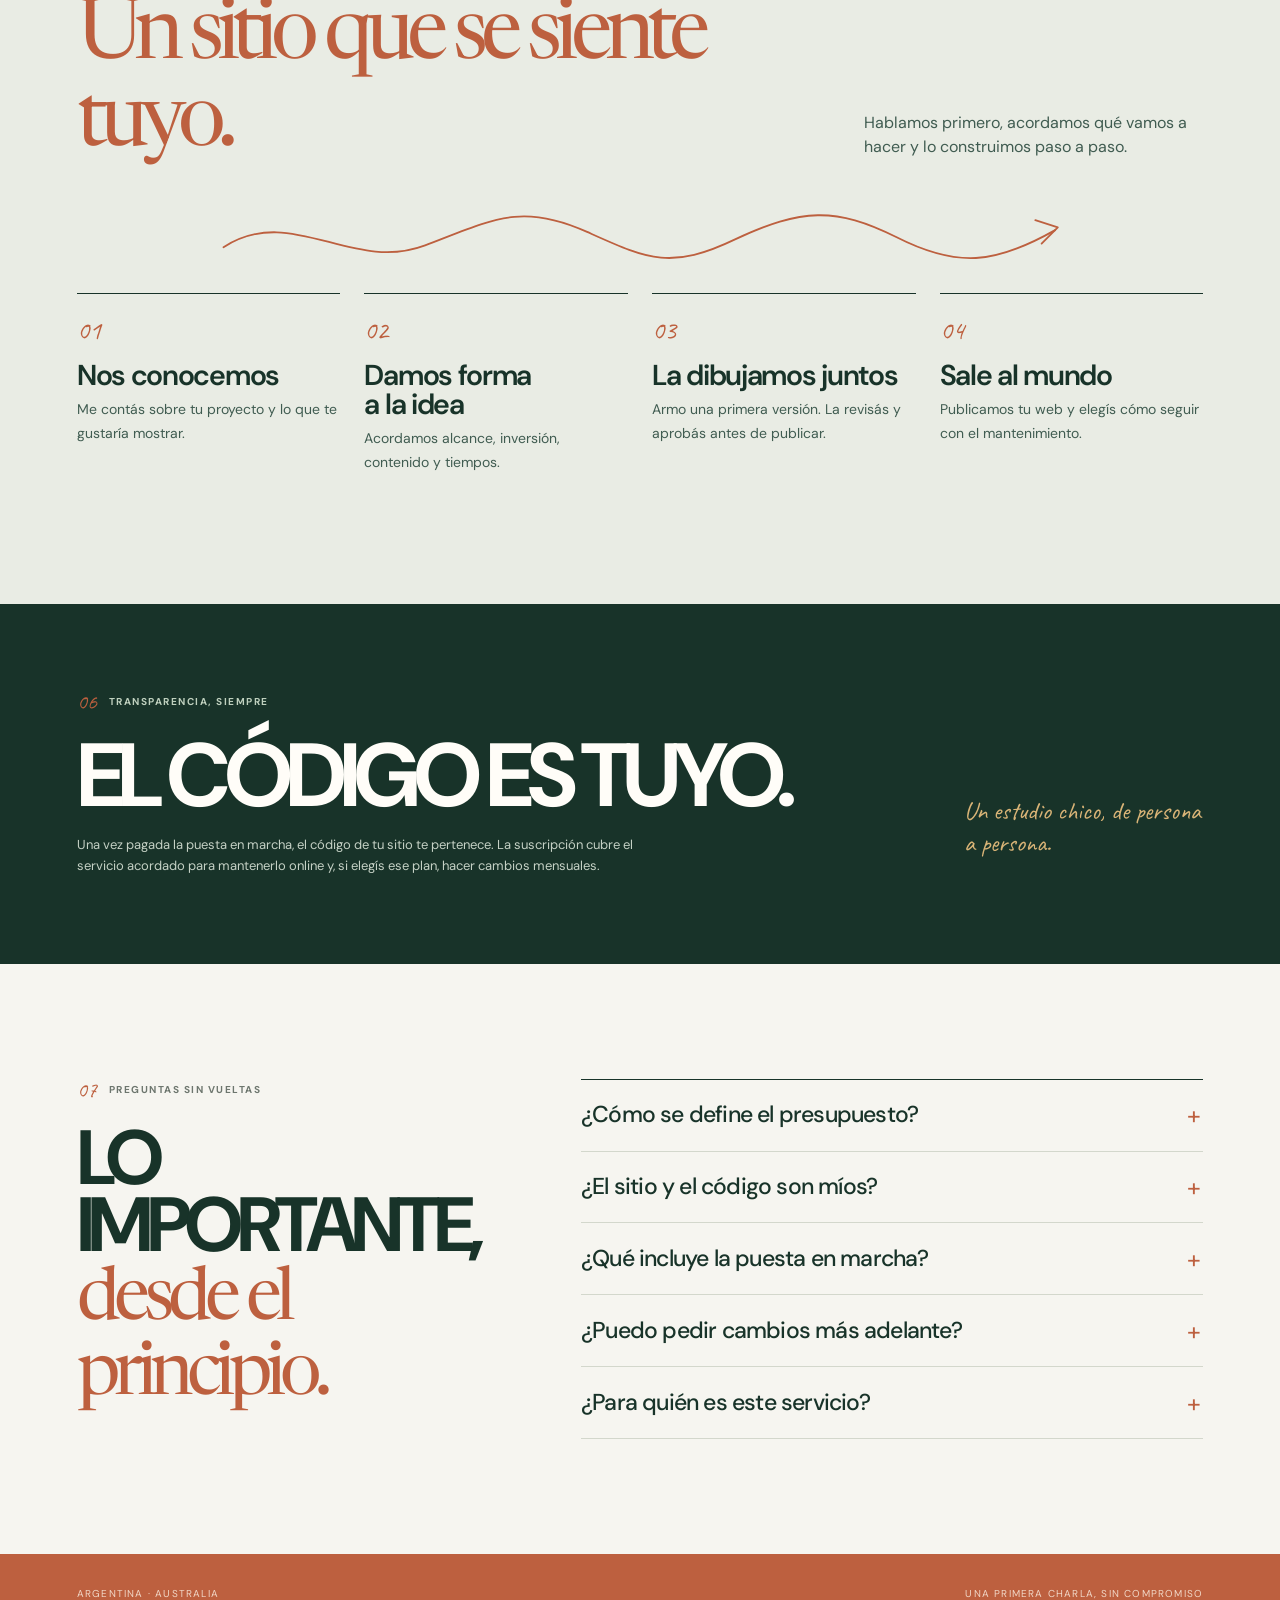
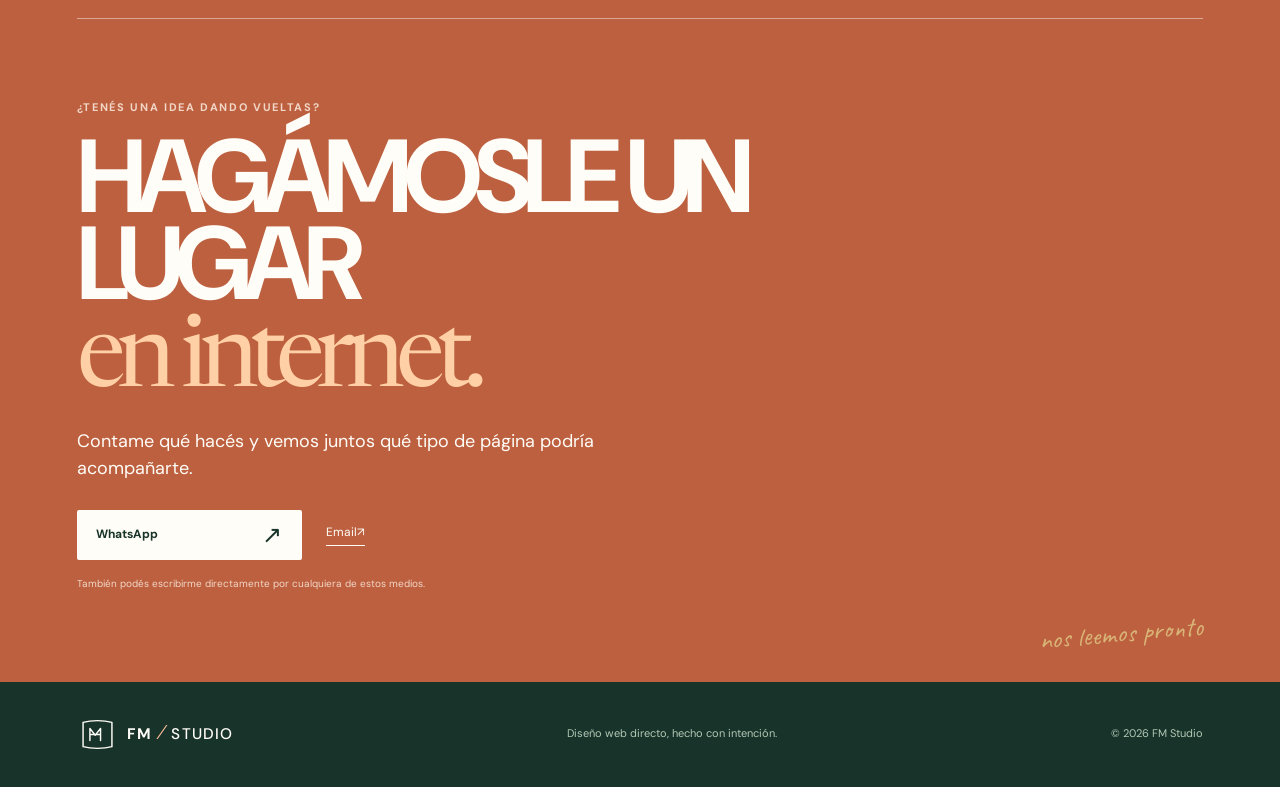
==== commit 684affa3: "Redesign FM Studio portfolio" ====
--- a/index.html
+++ b/index.html
@@ -10,9 +10,10 @@
     <link rel="preconnect" href="https://fonts.gstatic.com" crossorigin />
     <link href="https://fonts.googleapis.com/css2?family=Caveat:wght@400;500;600&family=DM+Sans:wght@400;500;600;700&family=Newsreader:opsz,wght@6..72,400;6..72,500&display=swap" rel="stylesheet" />
     <link rel="stylesheet" href="styles.css" />
+    <link rel="stylesheet" href="editorial.css" />
     <script src="script.js" defer></script>
   </head>
-  <body>
+  <body class="home-page">
     <a class="skip-link" href="#contenido" data-i18n="skip">Ir al contenido</a>
     <div class="scroll-progress" aria-hidden="true"><span id="scroll-progress-fill"></span></div>
 
@@ -25,7 +26,8 @@
       </a>
 
       <nav class="main-nav" aria-label="Navegación principal">
-        <a href="#exploraciones" data-i18n="nav-work">Exploraciones</a>
+        <a href="#proyectos" data-i18n="nav-work">Proyectos</a>
+        <a href="#sobre-mi" data-i18n="nav-about">Sobre mí</a>
         <a href="#servicio" data-i18n="nav-service">Qué hago</a>
         <a href="#contacto" data-i18n="nav-contact">Contacto</a>
       </nav>
@@ -44,89 +46,83 @@
       <section class="hero section-shell" id="inicio">
         <div class="hero-copy">
           <p class="eyebrow"><span class="tiny-star" aria-hidden="true">✳</span><span data-i18n="hero-eyebrow">Diseño y desarrollo web independiente</span></p>
-          <h1 data-i18n="hero-title">Tu proyecto merece<br />un espacio <em>con carácter.</em></h1>
-          <p class="hero-intro" data-i18n="hero-intro">Diseño y construyo sitios web con carácter para proyectos que tienen algo valioso para mostrar. Un lugar claro para contar tu historia, presentar tu trabajo y empezar nuevas conversaciones.</p>
+          <h1 data-i18n="hero-title">Webs con<br /><em>carácter.</em></h1>
+          <p class="hero-intro" data-i18n="hero-intro">Diseño y construyo sitios web que muestran quién sos, qué hacés y por qué importa.</p>
           <div class="hero-actions">
             <a class="button button-black" href="#contacto"><span data-i18n="hero-cta">Contame tu idea</span><span class="button-arrow" aria-hidden="true">↗</span></a>
-            <a class="text-link" href="#exploraciones"><span data-i18n="hero-secondary">Explorar el estudio</span><span class="scribble-down" aria-hidden="true">↓</span></a>
+            <a class="text-link" href="#proyectos"><span data-i18n="hero-secondary">Ver proyectos</span><span class="scribble-down" aria-hidden="true">↓</span></a>
           </div>
           <p class="hero-note"><span class="drawn-line" aria-hidden="true"></span><span data-i18n="hero-note">Una colaboración directa, de la primera idea al sitio publicado.</span></p>
         </div>
 
-        <div class="hero-art" aria-label="Ilustración dibujada a mano de una página web">
-          <svg class="hero-drawing" viewBox="0 0 650 560" role="img" aria-labelledby="hero-art-title">
-            <title id="hero-art-title">Una página web imaginada como dibujo a mano</title>
-            <path class="ink-light" d="M106 252c-8-93 64-174 157-184 102-11 204 49 222 148 16 89-35 189-127 214-98 28-224-31-248-131-4-15-5-31-4-47Z"/>
-            <path class="ink-light offset" d="M117 241c-3-88 57-160 148-171 94-12 188 42 207 133 19 94-35 181-121 204-96 25-207-27-230-117"/>
-            <path class="ink" d="m522 100 8 20 21 2-16 13 5 21-18-11-18 11 6-20-16-14 21-1 7-21Z"/>
-            <path class="ink" d="M521 73c-3-13 1-23 9-29m16 13 12-8m-43 4-9-12"/>
-            <g class="browser-doodle" transform="rotate(-5 327 277)">
-              <path class="ink" d="M157 158c70-5 288-9 359-1 5 1 8 4 8 10-2 94-3 194-4 254-1 8-5 10-13 11-106 4-249 5-349 0-7 0-10-4-10-11-2-87-1-172 1-253 0-6 2-9 8-10Z"/>
-              <path class="ink-light offset" d="M150 164c88-5 267-7 367-1 7 0 10 6 9 12-2 99-1 186-4 248 0 9-5 12-15 12-100 3-240 4-345 0-7 0-10-4-10-13-2-91 0-177 0-248 0-6 2-9 8-10Z"/>
-              <path class="ink" d="m151 193 367-2m-338-17h.2m17 0h.2m17 0h.2"/>
-              <path class="ink-light" d="M201 226c53-2 109-2 161 0m-159 12c39-2 83-1 122 1m-124 86c72-3 147-3 218 0m-216 14c44-2 96-2 140 1m-140 13c66-3 133-2 200 1"/>
-              <path class="ink" d="M204 274c33-13 77-14 107-2m-97 10c20-5 39-6 57-3"/>
-              <path class="ink" d="M205 351c-1-5 2-8 7-8h87c4 0 6 3 6 7v17c-1 4-3 6-8 6h-85c-5 0-7-2-7-7v-15Z"/>
-              <path class="ink-light" d="M222 358h51"/>
-              <path class="ink" d="M439 232c25 28 34 65 27 96-6 28-25 47-51 58"/>
-              <path class="ink-light" d="M434 243c18 24 25 52 22 77"/>
-            </g>
-            <path class="ink" d="M107 390c-6 3-11 9-14 17m-10-7c-8 7-12 17-12 28m-2-43-17 2m32-13-8-16"/>
-            <path class="ink" d="M568 386c16 11 24 29 22 47m-16-50c8 3 14 8 19 15m-6 42 18 6"/>
-            <path class="ink-light" d="M72 469c44-9 86-6 121 5m309-8c36-6 66-4 97 6"/>
-          </svg>
-          <div class="hero-note-card"><span class="note-card-star" aria-hidden="true">✳</span><span data-i18n="hero-art-caption">Hecha para<br />sentirse tuya.</span></div>
-          <span class="art-margin-note" data-i18n="hero-art-side">diseñada a medida</span>
-          <span class="art-index">AR · AU / 01</span>
+        <div class="hero-art" role="img" aria-label="Facundo en su espacio de trabajo, con su computadora y un mate">
+          <img src="assets/studio/facundo-sillon-natural-v7.png" width="1672" height="941" alt="" fetchpriority="high" />
         </div>
 
         <div class="hero-bottom"><span data-i18n="hero-location">Para proyectos independientes, en Argentina y Australia</span><span class="hero-bottom-right"><span class="tiny-star" aria-hidden="true">✳</span><span data-i18n="hero-markets">Hecho para personas, no para corporaciones</span></span></div>
       </section>
 
-      <section class="manifesto section-shell" aria-labelledby="manifesto-title">
-        <div class="manifesto-mark" aria-hidden="true">
-          <svg viewBox="0 0 160 150"><path d="M31 112c-14-17-20-39-15-60 6-25 29-39 54-37 25 2 42 17 46 39 4 23-5 46-25 58-19 12-45 13-60 0Z"/><path d="M57 80c7-7 17-8 25-2m-20 18c11 7 25 5 33-4m-15-30c0-7 4-12 10-15"/><path d="m125 26 5 12 13 1-10 8 3 12-11-7-11 7 4-12-10-8 13-1 4-12Z"/></svg>
-        </div>
-        <div class="manifesto-copy">
-          <p class="section-kicker"><span>01</span><span data-i18n="manifesto-kicker">UN ESTUDIO PEQUEÑO, UNA MIRADA CERCANA</span></p>
-          <h2 id="manifesto-title" data-i18n="manifesto-title">Cada proyecto merece<br />una mirada <em>atenta.</em></h2>
-          <p class="manifesto-text" data-i18n="manifesto-copy">Detrás de cada proyecto hay una persona y una forma particular de trabajar. Por eso, cada web la construyo en diálogo directo con quien está detrás: escuchamos la idea, le damos forma y cuidamos los detalles hasta que encaje de verdad.</p>
-          <p class="hand-signature" data-i18n="manifesto-signature">hecho de persona a persona</p>
-        </div>
-      </section>
-
-      <section class="sample-section section-shell" id="exploraciones">
-        <div class="sample-heading">
-          <div><p class="section-kicker"><span>02</span><span data-i18n="sample-kicker">EXPLORACIONES DEL ESTUDIO</span></p><h2 data-i18n="sample-title">Distintas ideas.<br /><em>Una mirada que permanece.</em></h2></div>
-          <p data-i18n="sample-copy">Una web de servicios, un portfolio o una presentación más completa: cada formato pide una solución diferente. Estos son bocetos de posibilidades, no trabajos de clientes.</p>
-        </div>
-        <div class="sample-gallery">
-          <article class="sample-card sample-card-large">
-            <div class="sample-paper">
-              <span class="sample-sticker" data-i18n="sample-label">BOCETO / 01</span>
-              <svg viewBox="0 0 600 340" aria-hidden="true"><path d="M48 54c125-6 372-7 501 1 4 0 6 4 6 9-2 77-3 177-4 216-1 5-4 7-10 7-128 2-366 4-493-1-5 0-7-3-7-8-2-76 0-153 0-216 0-4 2-7 7-8Z"/><path d="M47 84c151-2 356-3 508 0m-456-18h.3m15 0h.3m16 0h.3M100 119c66-2 130-2 196 0m-194 12c42-1 82 0 124 1m-124 19c54-2 106-1 160 0"/><path d="M101 188c-1-5 2-8 7-8h117c5 0 8 3 8 8v24c0 5-3 8-8 8H109c-5 0-8-3-8-8v-24Z"/><path d="M119 200h69m106-73c34-15 80-11 104 13 26 26 28 67 7 96-22 30-69 34-99 14-31-20-41-65-19-96 3-4 6-8 10-11Zm19 31c10-14 27-19 42-14m-31 41c13 9 32 8 42-4"/><path d="m409 122 7 17 19 1-15 12 5 18-16-10-16 10 6-18-15-12 19-1 6-17Z"/><path d="M270 230c21-3 48-3 68 0m-65 13c28-1 55 0 82 1"/></svg>
-              <span class="sample-handwriting" data-i18n="sample-one-doodle">Tu historia<br />empieza acá</span>
+      <section class="work-section section-shell" id="proyectos" aria-labelledby="work-title">
+        <div class="work-heading">
+          <p class="section-kicker"><span>01</span><span data-i18n="work-kicker">PROYECTOS SELECCIONADOS</span></p>
+          <div class="work-heading-row">
+            <h2 id="work-title" data-i18n="work-title">Ideas reales.<br /><em>Webs con identidad.</em></h2>
+            <p data-i18n="work-intro">Dos proyectos con necesidades distintas: una web profesional y una tienda de muestra. Conocé el proceso y recorré cada experiencia.</p>
+          </div>
+        </div>
+
+        <article class="work-feature work-feature-ivana" aria-labelledby="ivana-work-title">
+          <a class="work-feature-visual" href="proyectos/ivana-kosak/" aria-label="Ver el proyecto Dra. Ivana Kosak">
+            <span class="work-visual-index" aria-hidden="true">FM / 01</span>
+            <span class="work-visual-word" aria-hidden="true">CERCANÍA</span>
+            <img src="assets/ivana/retrato.png" width="1200" height="1892" alt="Retrato de la Dra. Ivana Kosak" loading="lazy" />
+            <span class="work-visual-stamp" data-i18n="work-stamp">SITIO PUBLICADO ↗</span>
+          </a>
+          <div class="work-feature-copy">
+            <div class="work-feature-top"><span data-i18n="work-category">WEB PROFESIONAL / SALUD</span><span>01 / 02</span></div>
+            <h3 id="ivana-work-title">Dra. Ivana<br />Kosak<span aria-hidden="true">.</span></h3>
+            <p data-i18n="work-description">Una web para presentar su mirada de la medicina integrativa con claridad y calidez, ordenar sus servicios y facilitar el contacto con quienes buscan una consulta.</p>
+            <div class="work-feature-actions">
+              <a class="work-primary-link" href="proyectos/ivana-kosak/"><span data-i18n="work-case-link">Conocer el proyecto</span><span aria-hidden="true">↗</span></a>
+              <a class="work-secondary-link" href="https://www.ivanakosak.com/" target="_blank" rel="noopener noreferrer"><span data-i18n="work-live-link">Visitar la web</span><span aria-hidden="true">↗</span></a>
             </div>
-            <div class="sample-caption"><span data-i18n="sample-one-title">Una presentación con personalidad</span><span>↗</span></div>
-          </article>
-          <article class="sample-card sample-card-small">
-            <div class="sample-paper paper-services">
-              <span class="sample-sticker" data-i18n="sample-label-two">BOCETO / 02</span>
-              <svg viewBox="0 0 380 290" aria-hidden="true"><path d="M57 35c88-4 180-4 268 0 5 0 7 3 7 8-2 64-1 143-3 204-1 5-4 7-9 7-87 1-185 1-265-1-4 0-7-3-7-8-1-68 0-136 1-202 0-5 2-7 8-8Z"/><path d="M56 65c86-2 190-3 274 0m-244-17h.2m14 0h.2m14 0h.2M86 98c62-2 131-2 191 0m-188 12c37-1 72 0 109 0"/><path d="M86 145c28-3 54-3 80 0m-80 8c21-1 41 0 62 0m-62 8c24-1 50-1 75 0m61-19c28-2 55-2 80 0m-80 11c22-1 45-1 67 0m-67 8c27-1 53-1 80 0"/><path d="M92 198c-1-4 1-6 5-6h58c4 0 6 2 6 6v14c0 4-2 6-6 6H98c-4 0-6-2-6-6v-14Z"/><path d="m284 85 4 10 11 1-8 7 2 11-9-6-9 6 3-11-8-7 11-1 3-10Z"/></svg>
-              <span class="sample-handwriting handwriting-small" data-i18n="sample-two-doodle">simple, sin ruido</span>
+          </div>
+        </article>
+        <article class="work-feature work-feature-sur" aria-labelledby="sur-work-title">
+          <a class="work-feature-visual" href="proyectos/sur-estudio/" aria-label="Ver el proyecto Sur Estudio" data-i18n-aria="work-sur-image-label">
+            <span class="work-visual-index" aria-hidden="true">FM / 02</span>
+            <img src="assets/sur/hero.jpg" width="1536" height="1024" alt="Campaña de moda de Sur Estudio" data-i18n-alt="work-sur-image-alt" loading="lazy" />
+            <span class="work-sur-word" aria-hidden="true">SUR<span>ESTUDIO</span></span>
+            <span class="work-visual-stamp" data-i18n="work-sur-stamp">DEMO NAVEGABLE ↗</span>
+          </a>
+          <div class="work-feature-copy">
+            <div class="work-feature-top"><span data-i18n="work-sur-category">E-COMMERCE / INDUMENTARIA</span><span>02 / 02</span></div>
+            <h3 id="sur-work-title">Sur<br />Estudio<span aria-hidden="true">.</span></h3>
+            <p data-i18n="work-sur-description">Una tienda de muestra que une una campaña visual con un catálogo fácil de explorar. La demo permite buscar, filtrar y probar la bolsa de compras.</p>
+            <div class="work-feature-actions">
+              <a class="work-primary-link" href="proyectos/sur-estudio/"><span data-i18n="work-case-link">Conocer el proyecto</span><span aria-hidden="true">↗</span></a>
+              <a class="work-secondary-link" href="proyectos/sur-estudio/demo/"><span data-i18n="work-sur-demo-link">Recorrer la demo</span><span aria-hidden="true">↗</span></a>
             </div>
-            <div class="sample-caption"><span data-i18n="sample-two-title">Un portfolio para mostrar tu trabajo</span><span>↗</span></div>
-          </article>
-          <article class="sample-card sample-card-small sample-third">
-            <div class="sample-paper paper-contact">
-              <span class="sample-sticker" data-i18n="sample-label-three">BOCETO / 03</span>
-              <svg viewBox="0 0 380 290" aria-hidden="true"><path d="M51 41c84-5 196-4 277 0 5 0 8 2 8 8-2 65-2 131-3 194 0 5-3 7-8 7-84 2-191 2-272 0-5 0-7-2-7-8-1-65 0-130 0-194 0-5 2-7 5-7Z"/><path d="M50 70c88-2 189-2 284 0m-253-17h.2m14 0h.2m14 0h.2M86 102c65-2 139-1 202 0m-199 12c40-1 76-1 116 0m-116 9c50-1 101-1 151 0"/><path d="M88 163c-1-5 2-7 7-7h102c5 0 7 3 7 7v23c0 5-2 7-7 7H95c-5 0-7-2-7-7v-23Z"/><path d="M105 175h62m65-57c20 2 35 11 44 29m-42-18c15 2 24 10 28 20m-27-1c12 2 18 8 19 17"/><path d="m276 198 4 11 12 1-9 7 3 12-10-7-10 7 4-12-10-7 12-1 4-11Z"/></svg>
-              <span class="sample-handwriting handwriting-contact" data-i18n="sample-three-doodle">hablemos →</span>
-            </div>
-            <div class="sample-caption"><span data-i18n="sample-three-title">Una web de varias secciones</span><span>↗</span></div>
-          </article>
-        </div>
-        <p class="sample-disclaimer"><span class="tiny-star" aria-hidden="true">✳</span><span data-i18n="sample-disclaimer">Bocetos ilustrativos para mostrar la idea. Cada proyecto se diseña alrededor de su contenido.</span></p>
+          </div>
+        </article>
+        <p class="work-footnote" data-i18n="work-footnote">Cada proyecto muestra una forma distinta de pensar el contenido, el diseño y el recorrido.</p>
+      </section>
+
+      <section class="about-section section-shell" id="sobre-mi" aria-labelledby="about-title">
+        <div class="about-heading">
+          <p class="section-kicker"><span>02</span><span data-i18n="about-kicker">SOBRE MÍ</span></p>
+          <h2 id="about-title" data-i18n="about-title">Entender antes<br /><em>de diseñar.</em></h2>
+        </div>
+        <div class="about-visual">
+          <img src="assets/studio/facundo-sillon-natural-v7.png" width="1672" height="941" alt="Facundo sentado en un sillón con su computadora y un mate" data-i18n-alt="about-image-alt" loading="lazy" />
+          <span class="about-photo-label">FACUNDO / FM STUDIO</span>
+        </div>
+        <div class="about-copy">
+          <p class="about-intro" data-i18n="about-intro">Soy Facundo, diseñador UX y psicólogo. Esa combinación guía mi trabajo: entender a quien está detrás de cada proyecto y a quien va a usar su web.</p>
+          <p class="about-detail" data-i18n="about-detail">Primero escucho y hago preguntas. Después ordeno el contenido, cuido los textos y diseño un recorrido claro para que tu sitio explique bien lo que hacés y facilite el contacto.</p>
+          <div class="about-roles" aria-label="Disciplinas" data-i18n-aria="about-roles-label"><span>UX DESIGN</span><span data-i18n="about-role-psychology">PSICOLOGÍA</span></div>
+          <a class="about-link" href="#contacto"><span data-i18n="about-link">Conversemos sobre tu proyecto</span><span aria-hidden="true">↗</span></a>
+        </div>
       </section>
 
       <section class="service-section section-shell" id="servicio">
--- a/styles.css
+++ b/styles.css
@@ -69,7 +69,7 @@
 .hero-art { position: relative; display: grid; place-items: center; min-height: 490px; padding: 1rem; background: #e8dfcd; color: var(--ink); box-shadow: 18px 18px 0 rgba(255,255,255,.07); transform: rotate(1deg); }
 .hero-art::before { position: absolute; inset: 13px; border: 1px solid #acb9a6; content: ""; pointer-events: none; }
 .hero-drawing { width: min(100%, 600px); overflow: visible; }
-.hero-drawing path, .manifesto-mark svg path, .hand-icon path, .hand-icon circle, .sample-paper svg path, .plan-icon path, .plan-icon circle, .process-thread path, .ownership-drawing path, .faq-doodle path, .contact-scribble path { fill: none; stroke: currentColor; stroke-width: 1.8; stroke-linecap: round; stroke-linejoin: round; vector-effect: non-scaling-stroke; }
+.hero-drawing path, .hand-icon path, .hand-icon circle, .plan-icon path, .plan-icon circle, .process-thread path, .ownership-drawing path, .faq-doodle path, .contact-scribble path { fill: none; stroke: currentColor; stroke-width: 1.8; stroke-linecap: round; stroke-linejoin: round; vector-effect: non-scaling-stroke; }
 .hero-drawing .ink-light { stroke-width: 1.2; }
 .hero-drawing .offset { opacity: .45; }
 .hero-note-card { position: absolute; right: -1.5rem; bottom: 1.5rem; display: flex; align-items: center; gap: .65rem; padding: .8rem 1rem; background: var(--accent); color: var(--cream); font: 22px/.9 var(--hand); transform: rotate(-4deg); }
@@ -79,26 +79,31 @@
 .hero-bottom { position: absolute; right: var(--gutter); bottom: 1.5rem; left: var(--gutter); display: flex; justify-content: space-between; gap: 1rem; padding-top: 1rem; border-top: 1px solid rgba(255,255,255,.22); color: #bdd0be; font-size: 10px; }
 .hero-bottom-right { display: inline-flex; align-items: center; gap: .5rem; }
 
-.manifesto { display: grid; grid-template-columns: .42fr 1fr; align-items: center; gap: clamp(2rem, 7vw, 8rem); min-height: 500px; padding-top: clamp(5rem, 10vw, 9rem); padding-bottom: clamp(5rem, 10vw, 9rem); background: var(--cream); }
-.manifesto-mark { width: min(100%, 250px); justify-self: center; color: var(--accent); transform: rotate(-9deg); }
-.manifesto-mark svg { display: block; width: 100%; overflow: visible; }
+.about-section { display: grid; grid-template-columns: minmax(0, 1.12fr) minmax(0, .88fr); align-items: center; gap: clamp(2.5rem, 6vw, 7rem); padding-top: clamp(5rem, 9vw, 9rem); padding-bottom: clamp(5rem, 9vw, 9rem); background: var(--cream); }
+.about-visual { position: relative; min-width: 0; aspect-ratio: 1672 / 941; background: #d6cebf; box-shadow: 16px 16px 0 #e8b781; }
+.about-visual img { display: block; width: 100%; height: 100%; object-fit: cover; object-position: 54% center; }
+.about-photo-label { position: absolute; right: 1.1rem; bottom: 1.1rem; padding: .65rem .8rem; background: var(--ink); color: var(--cream); font-size: 10px; font-weight: 700; letter-spacing: .13em; }
 .section-kicker { color: var(--muted); }
 .section-kicker > span:first-child { color: var(--accent); font: 22px/1 var(--hand); letter-spacing: 0; }
 h2 { margin-bottom: 0; font: 400 clamp(3.1rem, 5.4vw, 6rem)/.95 var(--serif); letter-spacing: -.055em; }
-.manifesto-copy h2 { max-width: 900px; }
-.manifesto-copy h2 em, .service-heading h2 em, .sample-heading h2 em, .faq-heading h2 em { color: var(--accent); }
-.manifesto-text { max-width: 600px; margin: 1.7rem 0 0; color: var(--ink-soft); font-size: 15px; line-height: 1.8; }
-.hand-signature { margin: 1rem 0 0; color: var(--accent); font: 25px var(--hand); transform: rotate(-3deg); }
+.about-copy h2 { max-width: 650px; }
+.about-copy h2 em, .service-heading h2 em, .faq-heading h2 em { color: var(--accent); }
+.about-intro { max-width: 550px; margin: 2rem 0 1rem; font: 400 clamp(1.35rem, 2vw, 2rem)/1.23 var(--serif); letter-spacing: -.025em; }
+.about-detail { max-width: 500px; margin-bottom: 1.5rem; color: var(--ink-soft); font-size: 14px; line-height: 1.8; }
+.about-roles { display: flex; flex-wrap: wrap; gap: .5rem; margin-bottom: 2rem; }
+.about-roles span { border: 1px solid var(--line); padding: .45rem .65rem; color: var(--ink-soft); font-size: 10px; font-weight: 700; letter-spacing: .12em; }
+.about-link { display: inline-flex; align-items: center; gap: 1.4rem; border-bottom: 1px solid var(--accent); padding-bottom: .3rem; color: var(--ink); font-size: 12px; font-weight: 700; transition: color .2s, gap .2s; }
+.about-link:hover { gap: 1.7rem; color: var(--accent); }
 
 .service-section { padding-top: clamp(5rem, 9vw, 9rem); padding-bottom: clamp(5rem, 9vw, 9rem); }
 .section-topline { display: flex; align-items: start; justify-content: space-between; }
 .margin-doodle { display: none; }
 .service-heading { display: grid; grid-template-columns: 1.15fr .55fr; align-items: end; gap: 2rem; margin-bottom: 3rem; }
-.service-heading > p, .sample-heading > p { max-width: 360px; margin-bottom: .3rem; color: var(--ink-soft); font-size: 14px; line-height: 1.75; }
+.service-heading > p { max-width: 360px; margin-bottom: .3rem; color: var(--ink-soft); font-size: 14px; line-height: 1.75; }
 .service-grid { display: grid; grid-template-columns: repeat(3, 1fr); border-top: 1px solid var(--ink); border-bottom: 1px solid var(--ink); }
 .service-card { position: relative; min-height: 270px; padding: 1.75rem clamp(1rem, 2vw, 2.2rem) 2.5rem 0; }
 .service-card + .service-card { border-left: 1px solid var(--line); padding-left: clamp(1rem, 2vw, 2.2rem); }
-.service-count, .plan-tag, .sample-sticker { color: var(--muted); font-size: 10px; font-weight: 700; letter-spacing: .12em; }
+.service-count, .plan-tag { color: var(--muted); font-size: 10px; font-weight: 700; letter-spacing: .12em; }
 .hand-icon { display: none; }
 .service-card h3 { margin: 2.8rem 0 .7rem; font: 400 clamp(1.7rem, 2.2vw, 2.3rem)/1.05 var(--serif); letter-spacing: -.035em; }
 .service-card p { max-width: 320px; margin-bottom: 1rem; color: var(--ink-soft); font-size: 13px; line-height: 1.75; }
@@ -128,22 +133,61 @@
 .plan-cta:hover { color: var(--accent); }
 .plans-footnote { display: flex; align-items: center; gap: .65rem; margin: 1.2rem 0 0; color: #b9cbb9; font-size: 11px; }
 
-.sample-section { padding-top: clamp(5rem, 9vw, 9rem); padding-bottom: clamp(5rem, 9vw, 9rem); background: var(--cream); }
-.sample-heading { display: grid; grid-template-columns: 1fr .5fr; align-items: end; gap: 2rem; margin-bottom: 3rem; }
-.sample-gallery { display: grid; grid-template-columns: 1.25fr .75fr; gap: 1.5rem; }
-.sample-card-large { grid-row: span 2; }
-.sample-paper { position: relative; display: grid; place-items: center; min-height: 270px; overflow: hidden; padding: 1.5rem; border: 1px solid #d6d2c4; background: #eee7d9; }
-.sample-card-large .sample-paper { min-height: 550px; background: #dce5d6; }
-.paper-services { background: #efe3d8; }
-.paper-contact { background: #e6e3d6; }
-.sample-paper svg { width: 100%; max-height: 100%; color: var(--ink); }
-.sample-sticker { position: absolute; z-index: 1; top: 1rem; left: 1rem; padding: .35rem .55rem; background: var(--cream); color: var(--ink); }
-.sample-handwriting { position: absolute; right: 8%; bottom: 10%; color: var(--accent); font: 28px/.95 var(--hand); transform: rotate(-6deg); }
-.handwriting-small { right: 5%; bottom: 6%; font-size: 21px; }
-.handwriting-contact { right: 9%; bottom: 6%; font-size: 22px; }
-.sample-caption { display: flex; justify-content: space-between; gap: 1rem; padding: .75rem 0 0; font: 400 19px/1.25 var(--serif); }
-.sample-caption > span:last-child { color: var(--accent); }
-.sample-disclaimer { display: flex; align-items: center; gap: .6rem; margin: 1.8rem 0 0; color: var(--muted); font-size: 11px; }
+.work-section { padding-top: clamp(5rem, 9vw, 9rem); padding-bottom: clamp(5rem, 9vw, 9rem); background: #fbfaf6; }
+.work-heading { margin-bottom: clamp(2.5rem, 5vw, 4.5rem); }
+.work-heading-row { display: grid; grid-template-columns: 1.25fr .55fr; align-items: end; gap: 2rem; }
+.work-heading h2 em { color: var(--accent); }
+.work-heading-row > p { max-width: 370px; margin: 0 0 .4rem; color: var(--ink-soft); font-size: 14px; line-height: 1.75; }
+.work-feature { display: grid; grid-template-columns: 1.08fr .92fr; min-height: 580px; overflow: hidden; }
+.work-feature-visual { position: relative; display: block; min-height: 580px; overflow: hidden; background: #dce99e; isolation: isolate; }
+.work-feature-visual::before { position: absolute; inset: 8% auto auto 7%; width: min(33vw, 370px); aspect-ratio: 1; border: 1px solid rgba(30, 67, 50, .25); border-radius: 50%; content: ''; }
+.work-feature-visual::after { position: absolute; right: -12%; bottom: -35%; z-index: -1; width: 80%; aspect-ratio: 1; border-radius: 50%; background: #f0856b; content: ''; }
+.work-feature-visual img { position: absolute; z-index: 1; bottom: -8%; left: 17%; width: 67%; height: 105%; object-fit: contain; object-position: bottom; filter: drop-shadow(0 15px 35px rgba(23, 59, 50, .2)); transition: transform .6s ease; }
+.work-feature-visual:hover img { transform: scale(1.035); }
+.work-feature-ivana .work-feature-visual { background: #f1f4ed; }
+.work-feature-ivana .work-feature-visual::before { top: auto; right: 5%; bottom: -7%; left: auto; width: 58%; height: 90%; aspect-ratio: auto; border: 0; border-radius: 300px 300px 0 0; background: linear-gradient(155deg, #c4d4b8, #e3d0d8); }
+.work-feature-ivana .work-feature-visual::after { z-index: 0; inset: 0; width: auto; aspect-ratio: auto; border-radius: 0; background: repeating-radial-gradient(circle at 66% 54%, transparent 0 53px, rgba(117, 53, 114, .10) 54px 55px, transparent 56px 88px); }
+.work-feature-ivana .work-feature-visual img { right: auto; bottom: -19%; left: 28%; width: 68%; height: 124%; object-fit: contain; object-position: bottom; filter: drop-shadow(0 18px 26px rgba(28, 45, 27, .14)); box-shadow: none; }
+.work-feature-ivana .work-visual-index { color: #1c2d1b; }
+.work-feature-ivana .work-visual-word { color: #753572; }
+.work-feature-ivana .work-visual-stamp { background: #753572; color: #fff; }
+.work-feature-ivana .work-feature-copy { background: #1c2d1b; color: #fff; }
+.work-feature-ivana .work-feature-top { color: #c4d4b8; }
+.work-feature-ivana .work-feature-copy h3 span { color: #e3d0d8; }
+.work-feature-ivana .work-feature-copy > p { color: #e9eee7; }
+.work-feature-ivana .work-primary-link { background: #c4d4b8; color: #1c2d1b; }
+.work-feature-ivana .work-primary-link:hover { background: #fff; }
+.work-feature-ivana .work-secondary-link:hover { color: #c4d4b8; }
+.work-visual-index { position: absolute; z-index: 3; top: 1.6rem; left: 1.7rem; color: var(--ink); font-size: 11px; font-weight: 700; letter-spacing: .18em; }
+.work-visual-word { position: absolute; top: 21%; left: -1%; color: #4f3255; font: 700 clamp(3.6rem, 7.2vw, 8rem)/.85 var(--sans); letter-spacing: -.08em; transform: rotate(-90deg) translate(-100%, 0); transform-origin: top left; }
+.work-visual-stamp { position: absolute; z-index: 2; right: 1.5rem; bottom: 1.5rem; padding: .7rem .85rem; background: #f57751; color: #173b32; font-size: 10px; font-weight: 700; letter-spacing: .12em; transform: rotate(4deg); }
+.work-feature-copy { display: flex; flex-direction: column; padding: clamp(2rem, 4vw, 4.5rem); background: #583d57; color: #fffaf3; }
+.work-feature-top { display: flex; justify-content: space-between; gap: 1rem; color: #e5d6df; font-size: 10px; font-weight: 700; letter-spacing: .13em; }
+.work-feature-copy h3 { margin: auto 0 1.4rem; font: 400 clamp(4.3rem, 7vw, 8rem)/.88 var(--serif); letter-spacing: -.075em; }
+.work-feature-copy h3 span { color: #dce99e; }
+.work-feature-copy > p { max-width: 430px; margin-bottom: 2.5rem; color: #f1e7ed; font-size: 15px; line-height: 1.7; }
+.work-feature-actions { display: flex; flex-wrap: wrap; align-items: center; gap: 1.25rem 2rem; }
+.work-primary-link { display: inline-flex; justify-content: space-between; align-items: center; gap: 2rem; min-width: 210px; padding: .9rem 1.1rem; background: #dce99e; color: #173b32; font-size: 12px; font-weight: 700; transition: background .2s, transform .2s; }
+.work-primary-link:hover { background: #fffaf3; transform: translateY(-2px); }
+.work-secondary-link { display: inline-flex; align-items: center; gap: .5rem; border-bottom: 1px solid currentColor; padding-bottom: .15rem; font-size: 12px; }
+.work-secondary-link:hover { color: #dce99e; }
+.work-feature + .work-feature { margin-top: clamp(1rem, 2.5vw, 2.5rem); }
+.work-feature-sur .work-feature-visual { order: 2; background: #b9a58c; }
+.work-feature-sur .work-feature-visual::before { display: none; }
+.work-feature-sur .work-feature-visual::after { z-index: 2; inset: 0; width: auto; aspect-ratio: auto; border-radius: 0; background: linear-gradient(0deg, rgba(27, 23, 20, .68), transparent 55%); }
+.work-feature-sur .work-feature-visual img { inset: 0; width: 100%; height: 100%; object-fit: cover; object-position: 61% center; filter: none; }
+.work-sur-word { position: absolute; z-index: 3; bottom: 3rem; left: clamp(1.5rem, 4vw, 4rem); color: #fffaf3; font: 700 clamp(5.2rem, 9vw, 10rem)/.7 var(--sans); letter-spacing: -.1em; }
+.work-sur-word span { display: block; margin: 1rem 0 0 .2rem; font-size: 13px; font-weight: 700; letter-spacing: .35em; }
+.work-feature-sur .work-visual-index { color: white; text-shadow: 0 1px 4px rgba(0, 0, 0, .45); }
+.work-feature-sur .work-visual-stamp { background: var(--gold); color: #302a25; }
+.work-feature-sur .work-feature-copy { order: 1; background: #e9e1d2; color: #302a25; }
+.work-feature-sur .work-feature-top { color: #655d52; }
+.work-feature-sur .work-feature-copy h3 span { color: var(--accent); }
+.work-feature-sur .work-feature-copy > p { color: #50483e; }
+.work-feature-sur .work-primary-link { background: #302a25; color: #fffaf3; }
+.work-feature-sur .work-primary-link:hover { background: var(--accent); }
+.work-feature-sur .work-secondary-link:hover { color: var(--accent); }
+.work-footnote { margin: 1rem 0 0; color: var(--muted); font-size: 11px; }
 
 .process-section { padding-top: clamp(5rem, 9vw, 9rem); padding-bottom: clamp(5rem, 9vw, 9rem); background: #e4e9dd; }
 .process-heading { display: grid; grid-template-columns: 1fr .45fr; gap: 1rem 2rem; align-items: end; }
@@ -228,20 +272,21 @@
   .hero-art { max-width: 520px; min-height: 330px; margin: 2.5rem auto 0; }
   .hero-bottom { font-size: 9px; }
   .hero-bottom-right { max-width: 47%; text-align: right; }
-  .manifesto { grid-template-columns: 95px 1fr; gap: 1rem; min-height: 0; }
-  .manifesto-text { font-size: 13px; }
-  .service-heading, .subscription-heading, .sample-heading, .process-heading, .faq-section { grid-template-columns: 1fr; }
-  .service-heading, .sample-heading { gap: 1rem; }
+  .about-section { grid-template-columns: 1fr; gap: 3rem; }
+  .about-visual { aspect-ratio: 1672 / 941; }
+  .service-heading, .subscription-heading, .work-heading-row, .process-heading, .faq-section { grid-template-columns: 1fr; }
+  .service-heading, .work-heading-row { gap: 1rem; }
   .service-grid { grid-template-columns: 1fr; }
   .service-card, .service-card + .service-card { min-height: 0; padding: 1.4rem 0 1.7rem; border-left: 0; }
   .service-card + .service-card { border-top: 1px solid var(--line); }
   .service-card h3 { margin-top: 1.2rem; }
   .subscription-grid { grid-template-columns: 1fr; }
   .plan-card { min-height: 0; }
-  .sample-gallery { grid-template-columns: 1fr 1fr; gap: 1rem; }
-  .sample-card-large { grid-column: 1 / -1; grid-row: auto; }
-  .sample-card-large .sample-paper { min-height: 370px; }
-  .sample-card-small .sample-paper { min-height: 210px; }
+  .work-feature { grid-template-columns: 1fr; }
+  .work-feature-visual { min-height: 450px; }
+  .work-feature-copy { min-height: 450px; }
+  .work-feature-copy h3 { padding-top: 2.5rem; }
+  .work-feature-sur .work-feature-visual, .work-feature-sur .work-feature-copy { order: initial; }
   .process-heading .section-kicker { grid-column: auto; }
   .process-thread { height: 50px; }
   .process-steps { grid-template-columns: repeat(2, 1fr); }
@@ -258,12 +303,14 @@
   .hero-art { min-height: 280px; }
   .hero-note-card { right: 0; bottom: 0; font-size: 18px; }
   .hero-bottom-right { display: none; }
-  .manifesto { grid-template-columns: 1fr; }
-  .manifesto-mark { width: 85px; justify-self: end; margin-bottom: -1rem; }
-  .sample-gallery { grid-template-columns: 1fr; }
-  .sample-card-large { grid-column: auto; }
-  .sample-card-large .sample-paper { min-height: 280px; }
-  .sample-card-small .sample-paper { min-height: 225px; }
+  .about-visual { aspect-ratio: 1672 / 941; box-shadow: 10px 10px 0 #e8b781; }
+  .about-photo-label { right: .6rem; bottom: .6rem; font-size: 8px; }
+  .work-feature-visual { min-height: 380px; }
+  .work-feature-visual img { left: 21%; width: 62%; }
+  .work-visual-word { font-size: clamp(3.3rem, 16vw, 5rem); }
+  .work-feature-copy { min-height: 400px; }
+  .work-feature-copy h3 { font-size: clamp(4.2rem, 16vw, 6rem); }
+  .work-sur-word { bottom: 3rem; font-size: clamp(5rem, 22vw, 7rem); }
   .process-steps { grid-template-columns: 1fr; gap: .5rem; }
   .ownership-section { grid-template-columns: 1fr; }
   .ownership-aside { grid-column: auto; }
--- a/editorial.css
+++ b/editorial.css
@@ -0,0 +1,155 @@
+/* FM Studio: editorial direction inspired by photography, scale and contrast. */
+.home-page { --paper: #f6f5f0; --cream: #fffdf8; --ink: #183329; --ink-soft: #405c51; --accent: #bd603f; --line: #d3d7cc; background: var(--paper); }
+.home-page .site-header { position: sticky; top: 0; z-index: 60; min-height: 82px; margin-bottom: -82px; border-color: rgba(255, 255, 255, .35); background: linear-gradient(180deg, rgba(10, 24, 21, .54), rgba(10, 24, 21, .08)); color: #fff; transition: background .3s ease, color .3s ease, border-color .3s ease; }
+.home-page .brand-doodle svg { stroke: currentColor; }
+.home-page .brand-name { font-size: clamp(13px, 1.2vw, 17px); letter-spacing: .075em; }
+.home-page .brand-slash { color: #ffc09e; }
+.home-page .main-nav { gap: clamp(1.1rem, 2.4vw, 2.8rem); }
+.home-page .main-nav a { color: inherit; font-size: clamp(12px, 1.05vw, 15px); font-weight: 600; }
+.home-page .main-nav a::before { display: inline-block; margin-right: .35rem; font-size: 9px; font-weight: 500; vertical-align: top; opacity: .75; }
+.home-page .main-nav a:nth-child(1)::before { content: '01'; }
+.home-page .main-nav a:nth-child(2)::before { content: '02'; }
+.home-page .main-nav a:nth-child(3)::before { content: '03'; }
+.home-page .main-nav a:nth-child(4)::before { content: '04'; }
+.home-page .main-nav a:hover { color: #ffc09e; }
+.home-page .language-switch, .home-page .language-button, .home-page .language-button.is-active { color: #fff; }
+.home-page .language-switch > span { opacity: .55; }
+.home-page .header-cta { border-color: currentColor; }
+.home-page .header-cta:hover { background: #fff; color: var(--ink); }
+.home-page.is-scrolled .site-header { border-color: var(--line); background: rgba(250, 249, 245, .97); color: var(--ink); box-shadow: 0 9px 24px rgba(10, 26, 18, .05); }
+.home-page.is-scrolled .brand-slash { color: var(--accent); }
+.home-page.is-scrolled .main-nav a:hover { color: var(--accent); }
+.home-page.is-scrolled .language-switch, .home-page.is-scrolled .language-button, .home-page.is-scrolled .language-button.is-active { color: var(--ink); }
+.home-page.is-scrolled .header-cta:hover { background: var(--ink); color: #fff; }
+
+.home-page .hero { position: relative; display: block; height: clamp(720px, 100svh, 980px); min-height: 0; padding: 0; overflow: hidden; background: #18271f; color: #fff; isolation: isolate; }
+.home-page .hero-art { position: absolute; z-index: 0; inset: 0; display: block; min-height: 0; max-width: none; margin: 0; padding: 0; background: #18271f; box-shadow: none; transform: none; }
+.home-page .hero-art::before { position: absolute; z-index: 1; inset: 0; border: 0; background: linear-gradient(90deg, rgba(10, 24, 20, .55), rgba(10, 24, 20, .12) 66%), linear-gradient(0deg, rgba(10, 24, 20, .76), transparent 72%); content: ''; }
+.home-page .hero-art img { display: block; width: 100%; height: 100%; object-fit: cover; object-position: 50% 51%; }
+.home-page .hero-copy { position: relative; z-index: 2; display: flex; flex-direction: column; align-items: flex-start; justify-content: flex-end; width: 100%; max-width: none; height: 100%; padding: clamp(11rem, 20vh, 16rem) var(--gutter) clamp(6rem, 9vw, 9rem); }
+.home-page .eyebrow { margin-bottom: 1.4rem; color: #fff; font-size: 11px; letter-spacing: .18em; }
+.home-page .tiny-star { color: #ffc09e; }
+.home-page .hero h1 { max-width: 1320px; margin: 0 0 1.35rem; color: #fff; font: 700 clamp(6rem, 12vw, 13rem)/.75 var(--sans); letter-spacing: -.095em; text-transform: uppercase; text-wrap: nowrap; }
+.home-page .hero h1 em { color: #ffc09e; font-style: normal; font-weight: 700; }
+.home-page .hero-intro { max-width: 560px; margin: 0 0 1.35rem; color: #fff; font-size: clamp(16px, 1.5vw, 20px); line-height: 1.4; }
+.home-page .hero-actions { gap: 1.2rem 1.8rem; }
+.home-page .button-black { min-width: 210px; background: #ffc09e; color: #183329; }
+.home-page .button-black:hover { background: #fff; }
+.home-page .text-link { color: #fff; }
+.home-page .hero-note { position: absolute; right: var(--gutter); bottom: 8.7rem; max-width: 260px; margin: 0; color: #fff; line-height: 1.4; }
+.home-page .drawn-line { border-color: #ffc09e; }
+.home-page .hero-bottom { z-index: 2; bottom: 1.75rem; color: #fff; }
+
+.home-page .work-section { padding-top: clamp(6rem, 11vw, 12rem); padding-bottom: clamp(6rem, 11vw, 12rem); background: #f6f5f0; }
+.home-page .work-heading { padding-top: 1.2rem; border-top: 1px solid var(--ink); }
+.home-page .work-heading .section-kicker { margin-bottom: clamp(2rem, 4.5vw, 5rem); }
+.home-page .work-heading-row { grid-template-columns: minmax(0, 1.35fr) minmax(260px, .42fr); gap: clamp(2rem, 5vw, 5rem); }
+.home-page .work-heading h2 { margin: 0; font: 700 clamp(4.4rem, 7.2vw, 8.6rem)/.82 var(--sans); letter-spacing: -.085em; text-transform: uppercase; }
+.home-page .work-heading h2 em { color: var(--accent); font: 400 .96em/.85 var(--serif); letter-spacing: -.06em; text-transform: none; }
+.home-page .work-heading-row > p { max-width: 340px; margin: 0 0 .4rem; font-size: 16px; line-height: 1.5; }
+.home-page .work-feature + .work-feature { margin-top: clamp(1.4rem, 2.7vw, 3rem); }
+.home-page .work-feature-ivana .work-visual-word { left: clamp(1.3rem, 2.2vw, 2.2rem); }
+
+.home-page .about-section { grid-template-columns: minmax(0, 1.08fr) minmax(0, .92fr); align-items: center; gap: 0 clamp(2.5rem, 6vw, 7rem); padding-top: clamp(6rem, 10vw, 11rem); padding-bottom: clamp(6rem, 10vw, 11rem); background: #fffdf8; }
+.home-page .about-heading { display: grid; grid-template-columns: minmax(130px, .22fr) minmax(0, 1fr); grid-column: 1 / -1; gap: 1rem 2rem; width: 100%; margin-bottom: clamp(3rem, 6vw, 6rem); padding-top: 1.2rem; border-top: 1px solid var(--ink); }
+.home-page .about-heading .section-kicker { align-self: start; margin: .3rem 0 0; }
+.home-page .about-heading h2 { max-width: 1180px; margin: 0; font: 700 clamp(4.7rem, 9vw, 10rem)/.82 var(--sans); letter-spacing: -.085em; text-transform: uppercase; }
+.home-page .about-heading h2 em { color: var(--accent); font: 400 .96em/.9 var(--serif); letter-spacing: -.065em; text-transform: none; }
+.home-page .about-visual { aspect-ratio: 1672 / 941; background: #d8d0c5; box-shadow: none; }
+.home-page .about-visual img { object-position: center; }
+.home-page .about-photo-label { background: var(--ink); }
+.home-page .about-copy { align-self: center; padding-top: 1.4rem; border-top: 1px solid var(--ink); }
+.home-page .about-intro { max-width: 640px; margin: 0 0 1.4rem; font: 400 clamp(1.65rem, 2.45vw, 2.75rem)/1.14 var(--sans); letter-spacing: -.045em; }
+.home-page .about-detail { max-width: 540px; margin-bottom: 2rem; font-size: 15px; line-height: 1.65; }
+.home-page .about-roles span { border-color: #9daba2; color: var(--ink); }
+
+.home-page .service-section { background: #f6f5f0; }
+.home-page .service-heading { grid-template-columns: minmax(0, 1fr) minmax(240px, .35fr); gap: clamp(2rem, 6vw, 6rem); margin-bottom: clamp(3rem, 6vw, 6rem); padding-top: 1.2rem; border-top: 1px solid var(--ink); }
+.home-page .service-heading h2 { font: 700 clamp(4.2rem, 7vw, 8rem)/.83 var(--sans); letter-spacing: -.08em; text-transform: uppercase; }
+.home-page .service-heading h2 em { color: var(--accent); font: 400 .95em/.88 var(--serif); letter-spacing: -.065em; text-transform: none; }
+.home-page .service-heading > p { max-width: 400px; font-size: 16px; line-height: 1.55; }
+.home-page .service-grid { display: block; border-top: 1px solid var(--ink); border-bottom: 1px solid var(--ink); }
+.home-page .service-card, .home-page .service-card + .service-card { display: grid; grid-template-columns: minmax(65px, .16fr) minmax(230px, .66fr) minmax(240px, .58fr) minmax(130px, .25fr); align-items: center; gap: 1rem clamp(1.5rem, 3vw, 3rem); min-height: 175px; padding: 1.5rem 0; border-left: 0; }
+.home-page .service-card + .service-card { border-top: 1px solid var(--line); }
+.home-page .service-count { align-self: start; padding-top: .6rem; color: var(--accent); }
+.home-page .service-card h3 { margin: 0; font: 600 clamp(2.1rem, 3vw, 3.7rem)/.98 var(--sans); letter-spacing: -.06em; }
+.home-page .service-card p { max-width: 430px; margin: 0; font-size: 14px; line-height: 1.55; }
+.home-page .service-doodle-word { justify-self: end; text-align: right; }
+.home-page .subscription-block { background: #183329; }
+.home-page .subscription-heading h3 { font: 700 clamp(3.4rem, 5.6vw, 6.5rem)/.88 var(--sans); letter-spacing: -.075em; text-transform: uppercase; }
+.home-page .subscription-heading h3 em { color: #ffc09e; font: 400 .95em/.9 var(--serif); text-transform: none; }
+.home-page .plan-card h4 { font: 600 clamp(2.2rem, 3.2vw, 3.4rem)/.98 var(--sans); letter-spacing: -.06em; }
+
+.home-page .process-section { background: #e9ece4; }
+.home-page .process-heading h2 { font: 700 clamp(4rem, 6.9vw, 8rem)/.86 var(--sans); letter-spacing: -.08em; text-transform: uppercase; }
+.home-page .process-heading h2 em { color: var(--accent); font: 400 .95em/.9 var(--serif); text-transform: none; }
+.home-page .process-heading > p:last-child { font-size: 16px; line-height: 1.5; }
+.home-page .process-step h3 { font: 600 clamp(1.7rem, 2.25vw, 2.35rem)/1 var(--sans); letter-spacing: -.045em; }
+.home-page .process-step p { font-size: 14px; }
+.home-page .ownership-copy h2 { font: 700 clamp(4rem, 7vw, 8rem)/.88 var(--sans); letter-spacing: -.08em; text-transform: uppercase; }
+.home-page .faq-heading h2 { font: 700 clamp(3.8rem, 6vw, 7rem)/.88 var(--sans); letter-spacing: -.08em; text-transform: uppercase; }
+.home-page .faq-heading h2 em { color: var(--accent); font: 400 .95em/.9 var(--serif); text-transform: none; }
+.home-page .faq-item summary { font-family: var(--sans); font-weight: 500; letter-spacing: -.035em; }
+.home-page .contact-section { background: #bd603f; }
+.home-page .contact-section h2 { font: 700 clamp(4.4rem, 8.1vw, 10rem)/.84 var(--sans); letter-spacing: -.085em; text-transform: uppercase; }
+.home-page .contact-section h2 em { color: #ffd0a5; font: 400 .95em/.9 var(--serif); text-transform: none; }
+.home-page .contact-copy { font-size: 18px; line-height: 1.5; }
+
+@media (max-width: 1100px) {
+  .home-page .hero-note { display: none; }
+  .home-page .service-card, .home-page .service-card + .service-card { grid-template-columns: 55px minmax(180px, .9fr) minmax(230px, 1fr); }
+  .home-page .service-doodle-word { display: none; }
+}
+@media (max-width: 760px) {
+  html { scroll-padding-top: 115px; }
+  .home-page .site-header { min-height: 116px; margin-bottom: -116px; }
+  .home-page .main-nav { border-color: rgba(255, 255, 255, .5); }
+  .home-page.is-scrolled .main-nav { border-color: var(--line); }
+  .home-page .main-nav a::before { display: none; }
+  .home-page .hero { height: clamp(720px, 100svh, 900px); }
+  .home-page .hero-art img { object-position: 43% center; }
+  .home-page .hero-art::before { background: linear-gradient(0deg, rgba(10, 24, 20, .82), rgba(10, 24, 20, .04) 80%), linear-gradient(90deg, rgba(10, 24, 20, .22), transparent); }
+  .home-page .hero-copy { padding-top: 10.5rem; padding-bottom: 7rem; }
+  .home-page .hero h1 { font-size: clamp(4rem, 16vw, 7.6rem); line-height: .8; text-wrap: wrap; }
+  .home-page .hero-intro { max-width: 430px; }
+  .home-page .hero-bottom-right { display: none; }
+  .home-page .work-heading-row, .home-page .service-heading { grid-template-columns: 1fr; }
+  .home-page .work-heading h2 { font-size: clamp(4rem, 11vw, 6.7rem); }
+  .home-page .work-heading-row > p { max-width: 520px; }
+  .home-page .about-section { grid-template-columns: 1fr; gap: 2.5rem; }
+  .home-page .about-heading { grid-template-columns: 1fr; margin-bottom: 0; }
+  .home-page .about-heading h2 { font-size: clamp(4rem, 12vw, 7rem); }
+  .home-page .about-copy { margin-top: 0; }
+  .home-page .service-heading h2 { font-size: clamp(3.8rem, 10.8vw, 7rem); }
+  .home-page .service-card, .home-page .service-card + .service-card { grid-template-columns: 56px 1fr; gap: .75rem 1rem; min-height: 0; padding: 1.6rem 0; }
+  .home-page .service-count { grid-row: 1 / 3; }
+  .home-page .service-card h3 { grid-column: 2; }
+  .home-page .service-card p { grid-column: 2; }
+  .home-page .process-heading h2 { font-size: clamp(3.6rem, 10.5vw, 6.5rem); }
+  .home-page .faq-heading h2 { font-size: clamp(3.6rem, 10vw, 6rem); }
+}
+@media (max-width: 480px) {
+  .home-page .site-header { min-height: 107px; margin-bottom: -107px; }
+  .home-page .brand-name { font-size: 12px; }
+  .home-page .main-nav a { font-size: 10px; }
+  .home-page .hero { height: max(720px, 100svh); }
+  .home-page .hero-art img { object-position: 43% center; }
+  .home-page .hero-copy { padding-top: 9rem; padding-bottom: 6.8rem; }
+  .home-page .hero h1 { font-size: clamp(3.5rem, 16.5vw, 5.5rem); }
+  .home-page .eyebrow { font-size: 9px; }
+  .home-page .hero-intro { font-size: 15px; }
+  .home-page .hero-actions { align-items: flex-start; flex-direction: row; gap: .7rem; }
+  .home-page .button-black { min-width: 155px; padding: .65rem .8rem; }
+  .home-page .text-link { font-size: 11px; }
+  .home-page .hero-bottom { bottom: 1.1rem; font-size: 8px; }
+  .home-page .work-heading h2 { font-size: clamp(3.4rem, 12vw, 5rem); }
+  .home-page .about-heading h2 { font-size: clamp(3.4rem, 12vw, 5rem); }
+  html[lang="en"] .home-page .about-heading h2 { font-size: clamp(2.8rem, 12vw, 5rem); }
+  .home-page .service-heading h2 { font-size: clamp(3.3rem, 11.5vw, 5rem); }
+  .home-page .service-card h3 { font-size: 2rem; }
+  .home-page .subscription-heading h3 { font-size: clamp(2.9rem, 10vw, 4.5rem); }
+  .home-page .process-heading h2 { font-size: clamp(3.2rem, 10.5vw, 5rem); }
+  html[lang="en"] .home-page .process-heading h2 { font-size: clamp(2.9rem, 10vw, 5rem); }
+  .home-page .faq-heading h2 { font-size: clamp(3.2rem, 10vw, 5rem); }
+  .home-page .contact-section h2 { font-size: clamp(2.8rem, 14vw, 6rem); }
+}
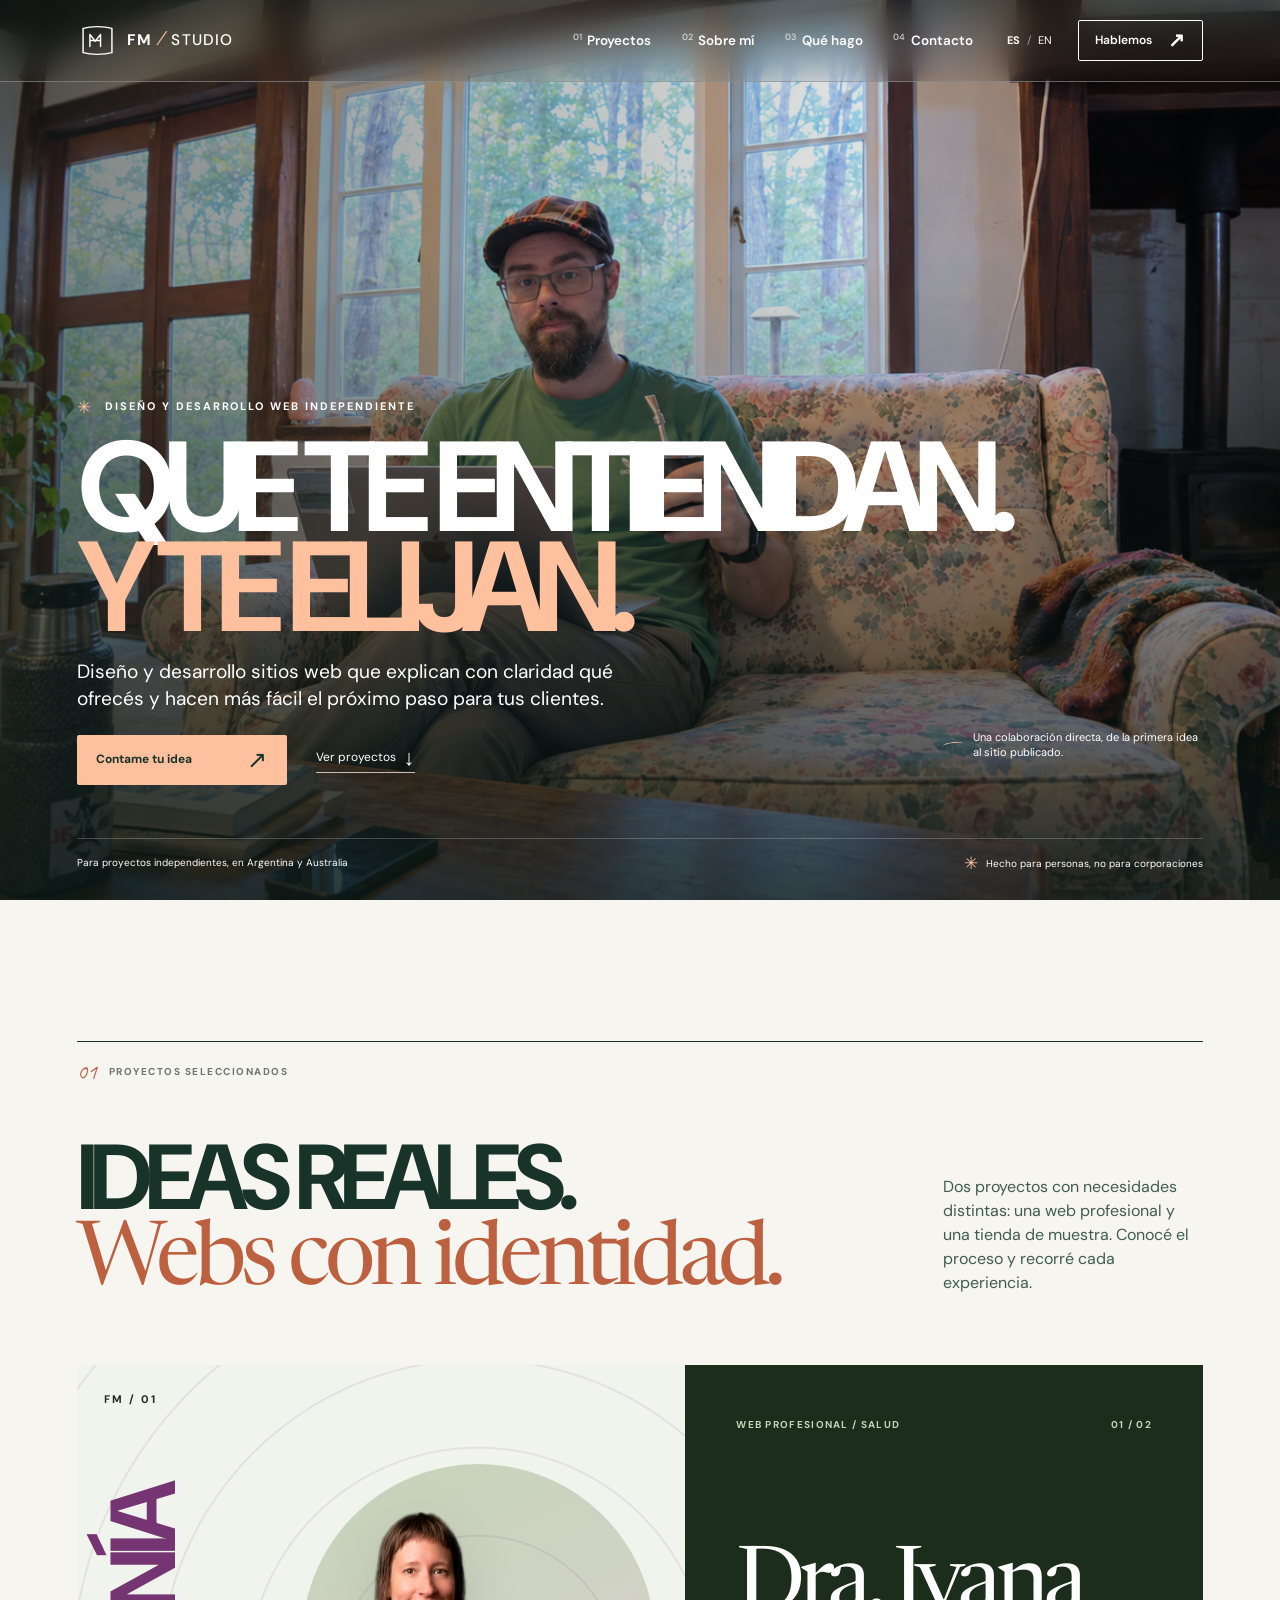
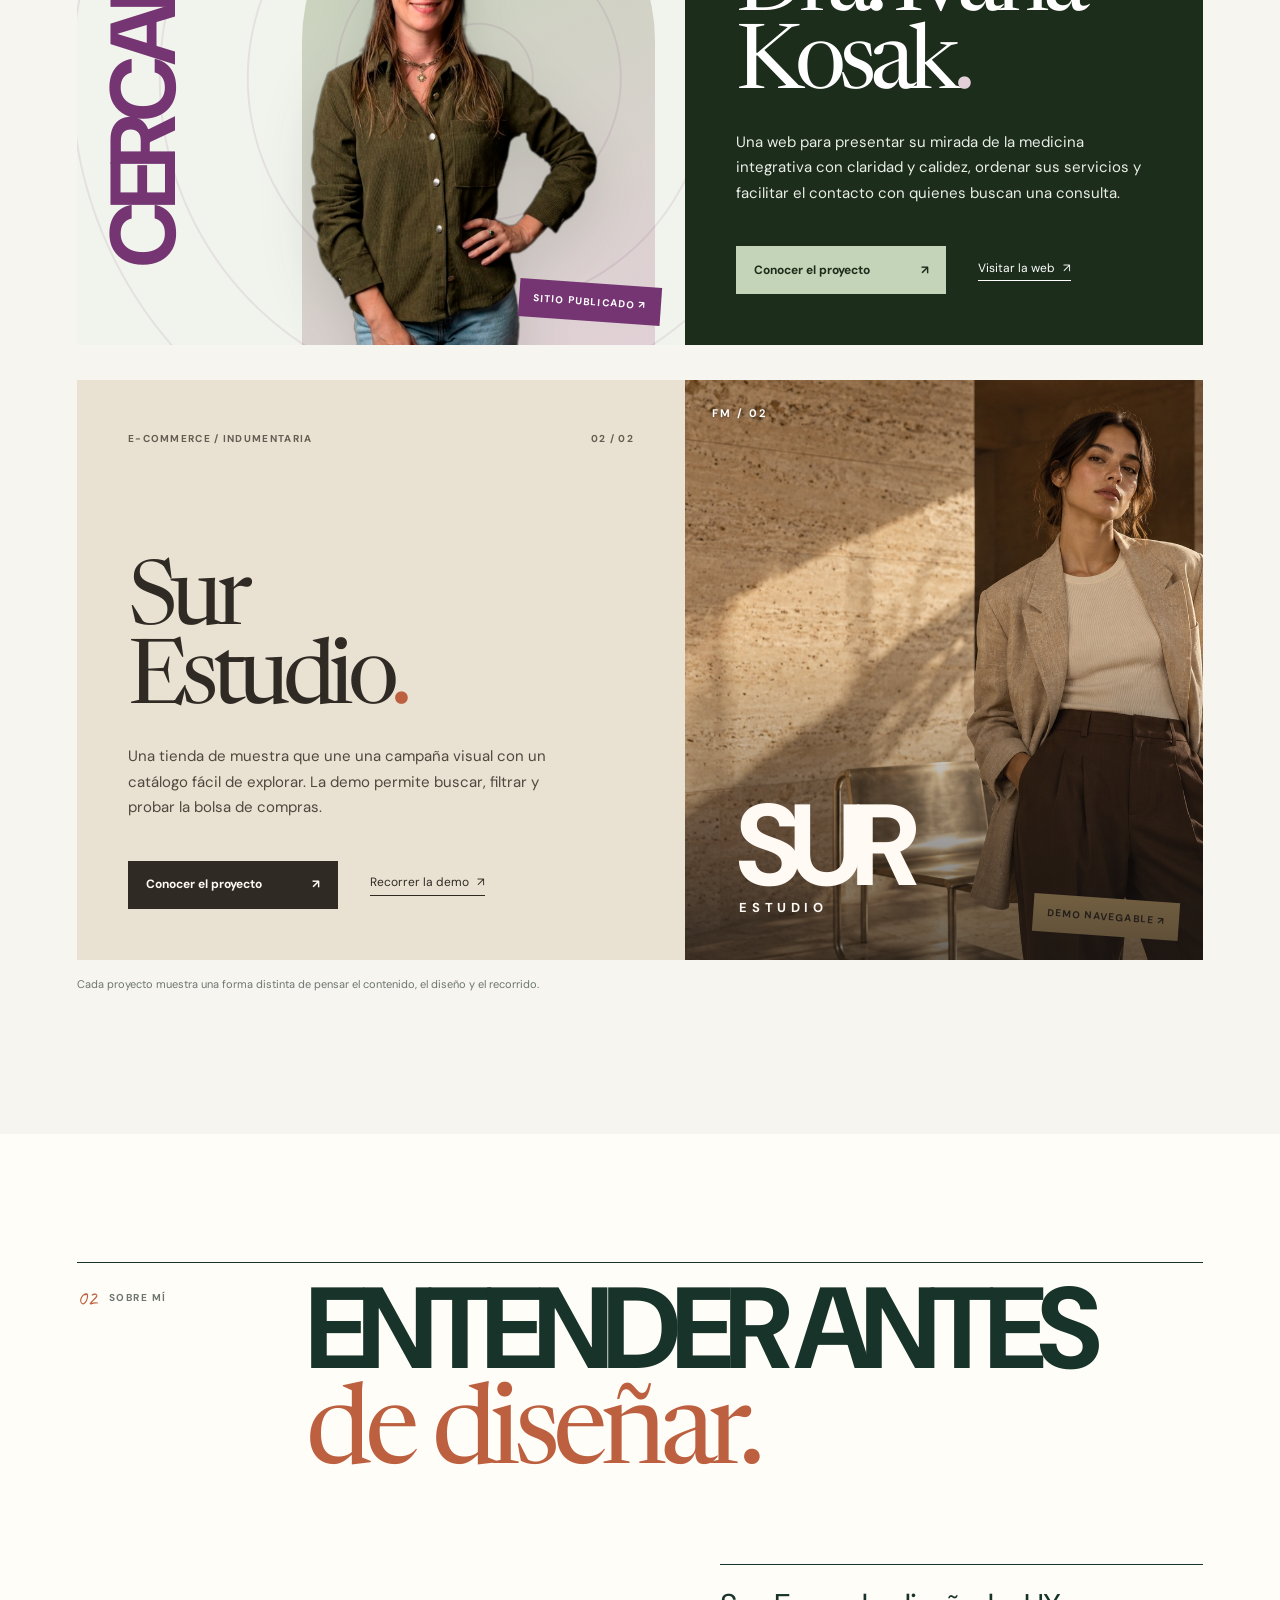
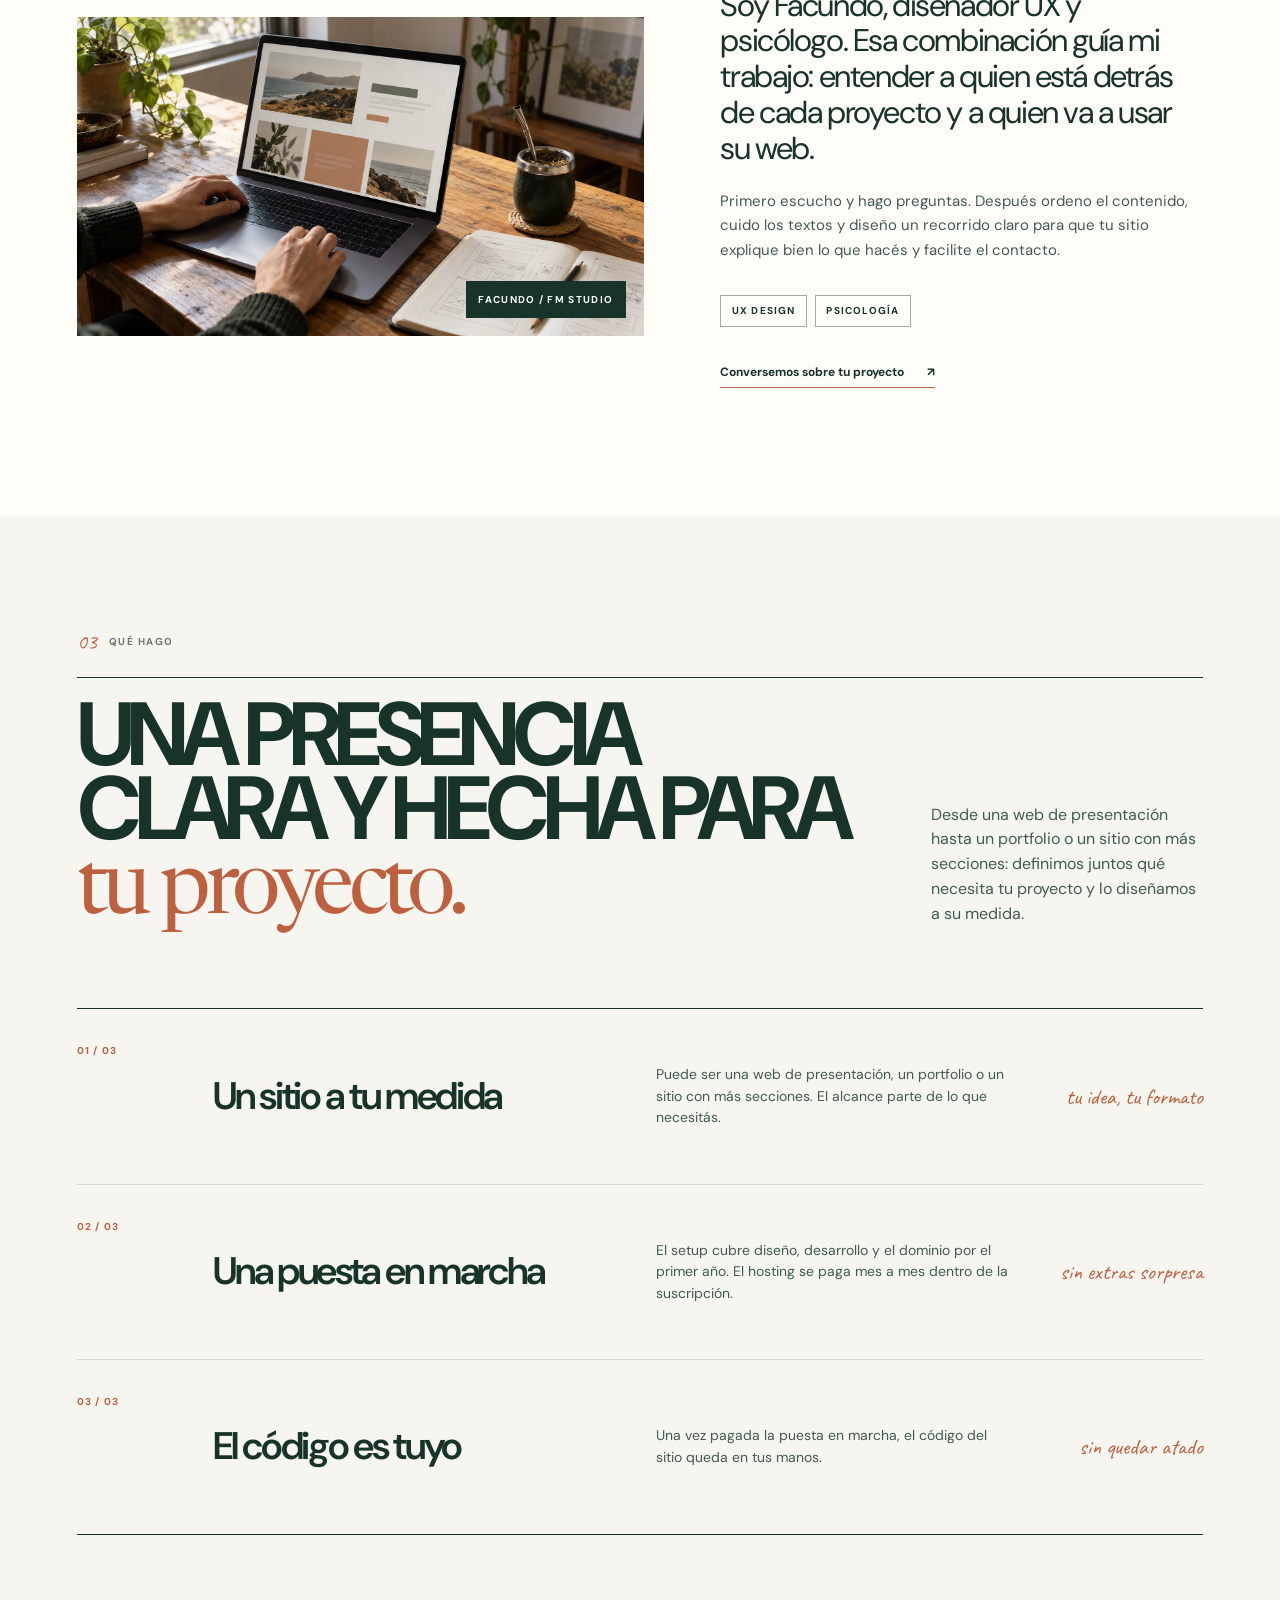
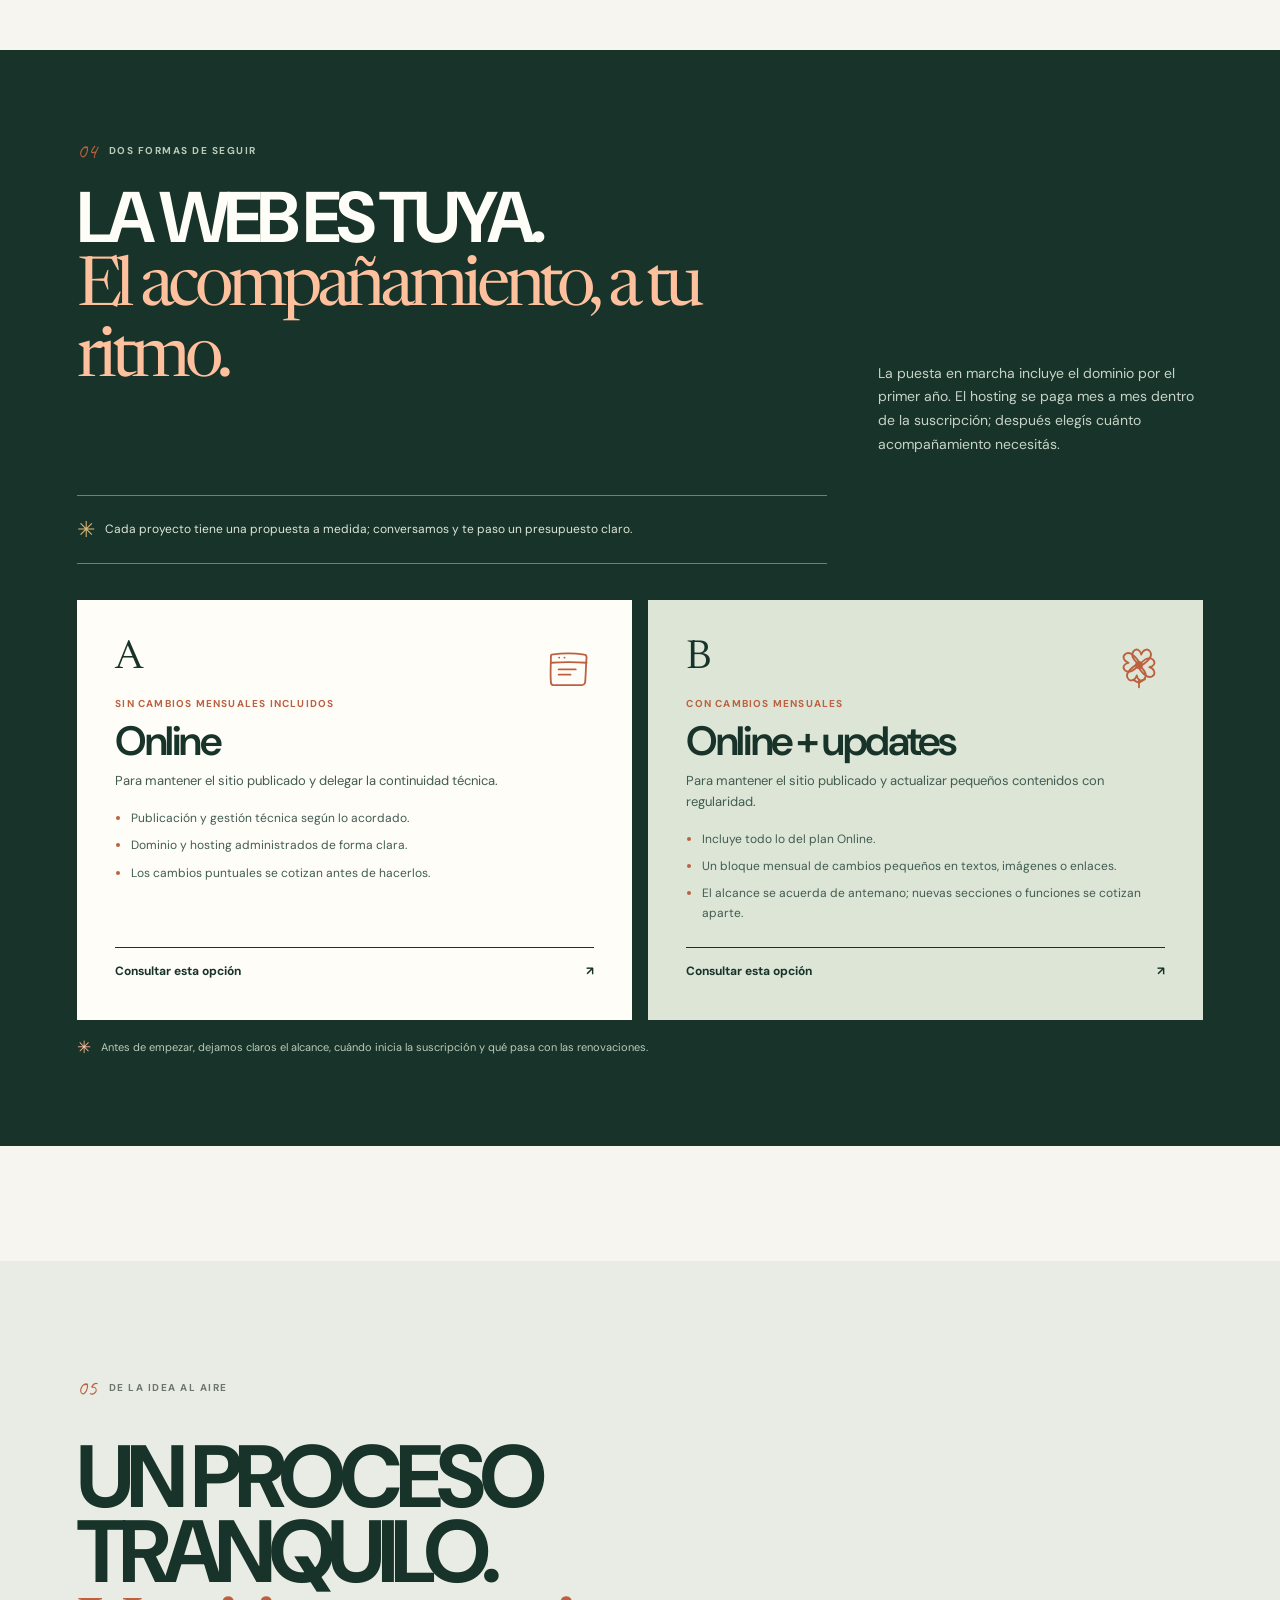
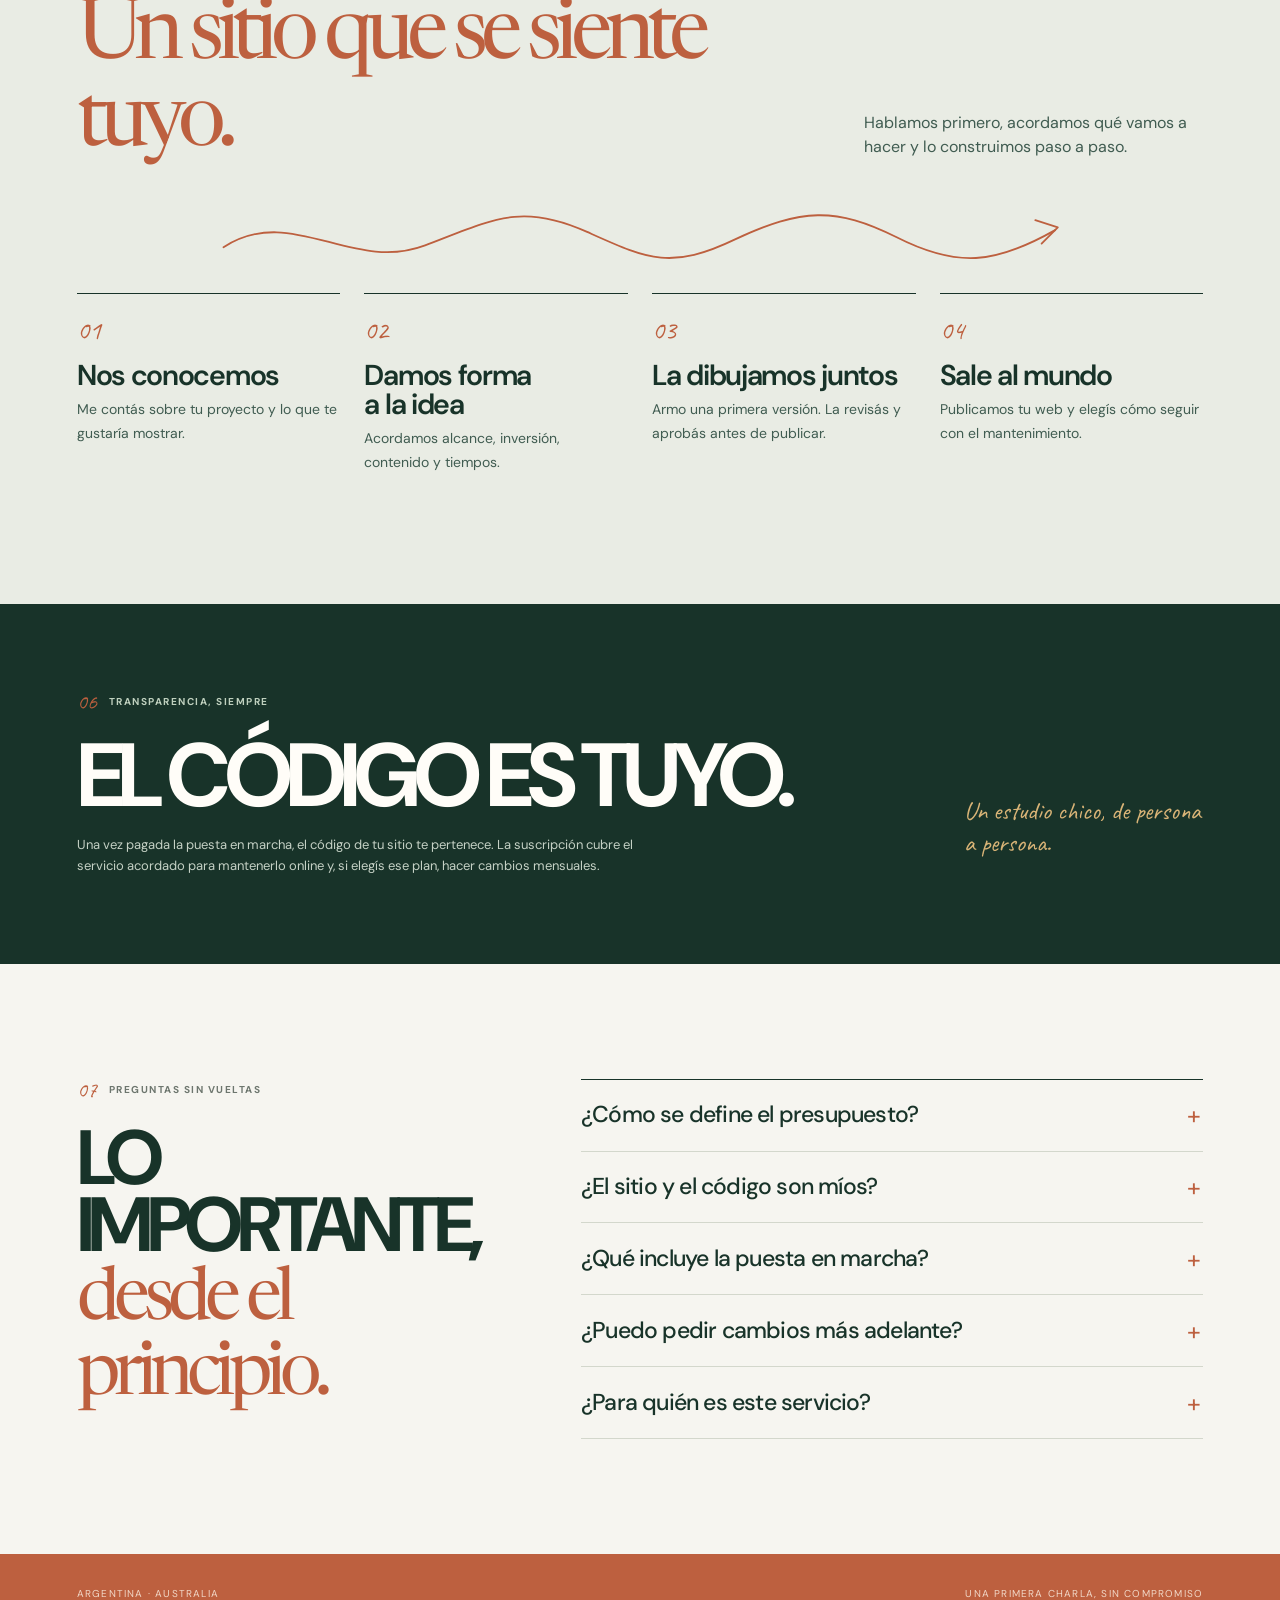
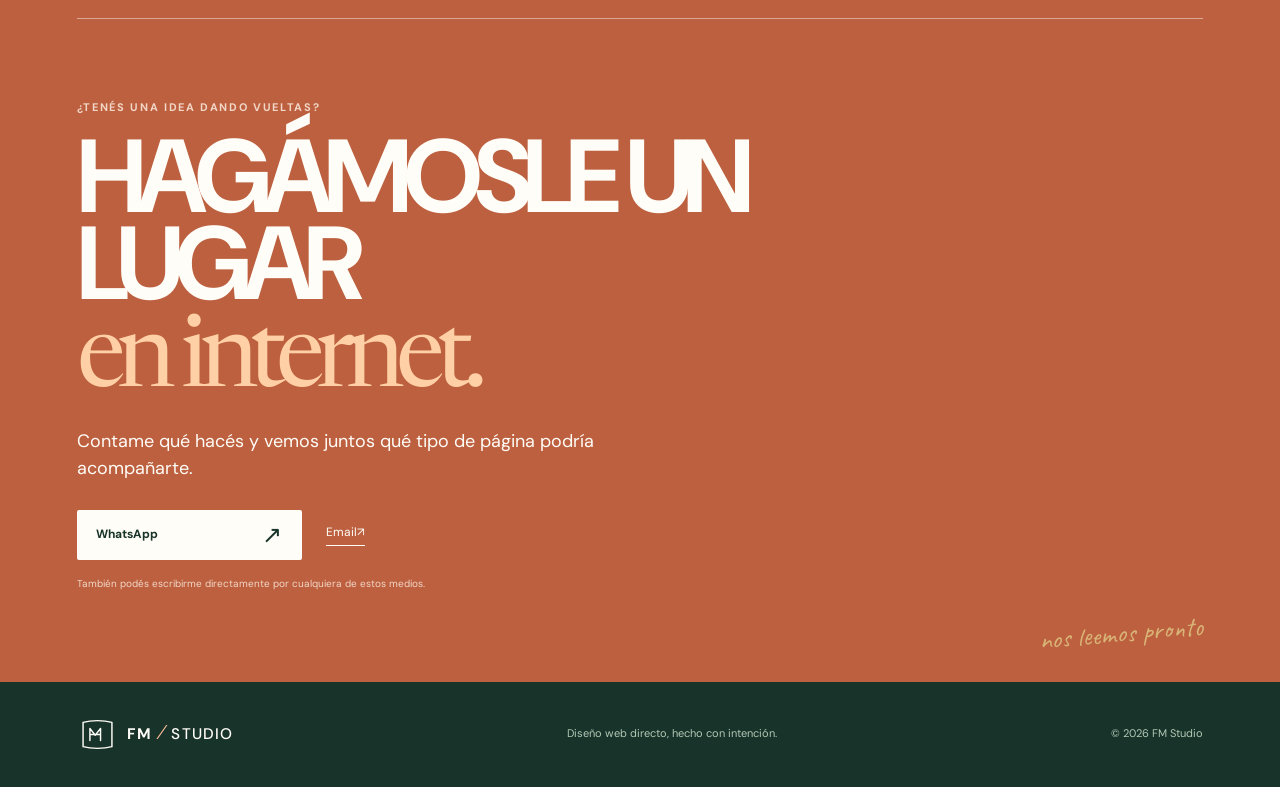
==== commit 442aa4bb: "Add web design detail photo and refine homepage copy" ====
--- a/index.html
+++ b/index.html
@@ -46,8 +46,8 @@
       <section class="hero section-shell" id="inicio">
         <div class="hero-copy">
           <p class="eyebrow"><span class="tiny-star" aria-hidden="true">✳</span><span data-i18n="hero-eyebrow">Diseño y desarrollo web independiente</span></p>
-          <h1 data-i18n="hero-title">Webs con<br /><em>carácter.</em></h1>
-          <p class="hero-intro" data-i18n="hero-intro">Diseño y construyo sitios web que muestran quién sos, qué hacés y por qué importa.</p>
+          <h1 data-i18n="hero-title">Que te entiendan.<br /><em>Y te elijan.</em></h1>
+          <p class="hero-intro" data-i18n="hero-intro">Diseño y desarrollo sitios web que explican con claridad qué ofrecés y hacen más fácil el próximo paso para tus clientes.</p>
           <div class="hero-actions">
             <a class="button button-black" href="#contacto"><span data-i18n="hero-cta">Contame tu idea</span><span class="button-arrow" aria-hidden="true">↗</span></a>
             <a class="text-link" href="#proyectos"><span data-i18n="hero-secondary">Ver proyectos</span><span class="scribble-down" aria-hidden="true">↓</span></a>
@@ -114,7 +114,7 @@
           <h2 id="about-title" data-i18n="about-title">Entender antes<br /><em>de diseñar.</em></h2>
         </div>
         <div class="about-visual">
-          <img src="assets/studio/facundo-sillon-natural-v7.png" width="1672" height="941" alt="Facundo sentado en un sillón con su computadora y un mate" data-i18n-alt="about-image-alt" loading="lazy" />
+          <img src="assets/studio/proceso-diseno-web.webp" width="1672" height="941" alt="Una web en proceso de diseño en una computadora, con bocetos y un mate sobre la mesa" data-i18n-alt="about-image-alt" loading="lazy" />
           <span class="about-photo-label">FACUNDO / FM STUDIO</span>
         </div>
         <div class="about-copy">
--- a/editorial.css
+++ b/editorial.css
@@ -29,7 +29,7 @@
 .home-page .hero-copy { position: relative; z-index: 2; display: flex; flex-direction: column; align-items: flex-start; justify-content: flex-end; width: 100%; max-width: none; height: 100%; padding: clamp(11rem, 20vh, 16rem) var(--gutter) clamp(6rem, 9vw, 9rem); }
 .home-page .eyebrow { margin-bottom: 1.4rem; color: #fff; font-size: 11px; letter-spacing: .18em; }
 .home-page .tiny-star { color: #ffc09e; }
-.home-page .hero h1 { max-width: 1320px; margin: 0 0 1.35rem; color: #fff; font: 700 clamp(6rem, 12vw, 13rem)/.75 var(--sans); letter-spacing: -.095em; text-transform: uppercase; text-wrap: nowrap; }
+.home-page .hero h1 { max-width: 1320px; margin: 0 0 1.35rem; color: #fff; font: 700 clamp(6rem, 10vw, 11rem)/.78 var(--sans); letter-spacing: -.095em; text-transform: uppercase; text-wrap: nowrap; }
 .home-page .hero h1 em { color: #ffc09e; font-style: normal; font-weight: 700; }
 .home-page .hero-intro { max-width: 560px; margin: 0 0 1.35rem; color: #fff; font-size: clamp(16px, 1.5vw, 20px); line-height: 1.4; }
 .home-page .hero-actions { gap: 1.2rem 1.8rem; }
@@ -56,7 +56,8 @@
 .home-page .about-heading h2 { max-width: 1180px; margin: 0; font: 700 clamp(4.7rem, 9vw, 10rem)/.82 var(--sans); letter-spacing: -.085em; text-transform: uppercase; }
 .home-page .about-heading h2 em { color: var(--accent); font: 400 .96em/.9 var(--serif); letter-spacing: -.065em; text-transform: none; }
 .home-page .about-visual { aspect-ratio: 1672 / 941; background: #d8d0c5; box-shadow: none; }
-.home-page .about-visual img { object-position: center; }
+.home-page .about-visual { overflow: hidden; }
+.home-page .about-visual img { object-position: center; transform: none; }
 .home-page .about-photo-label { background: var(--ink); }
 .home-page .about-copy { align-self: center; padding-top: 1.4rem; border-top: 1px solid var(--ink); }
 .home-page .about-intro { max-width: 640px; margin: 0 0 1.4rem; font: 400 clamp(1.65rem, 2.45vw, 2.75rem)/1.14 var(--sans); letter-spacing: -.045em; }
